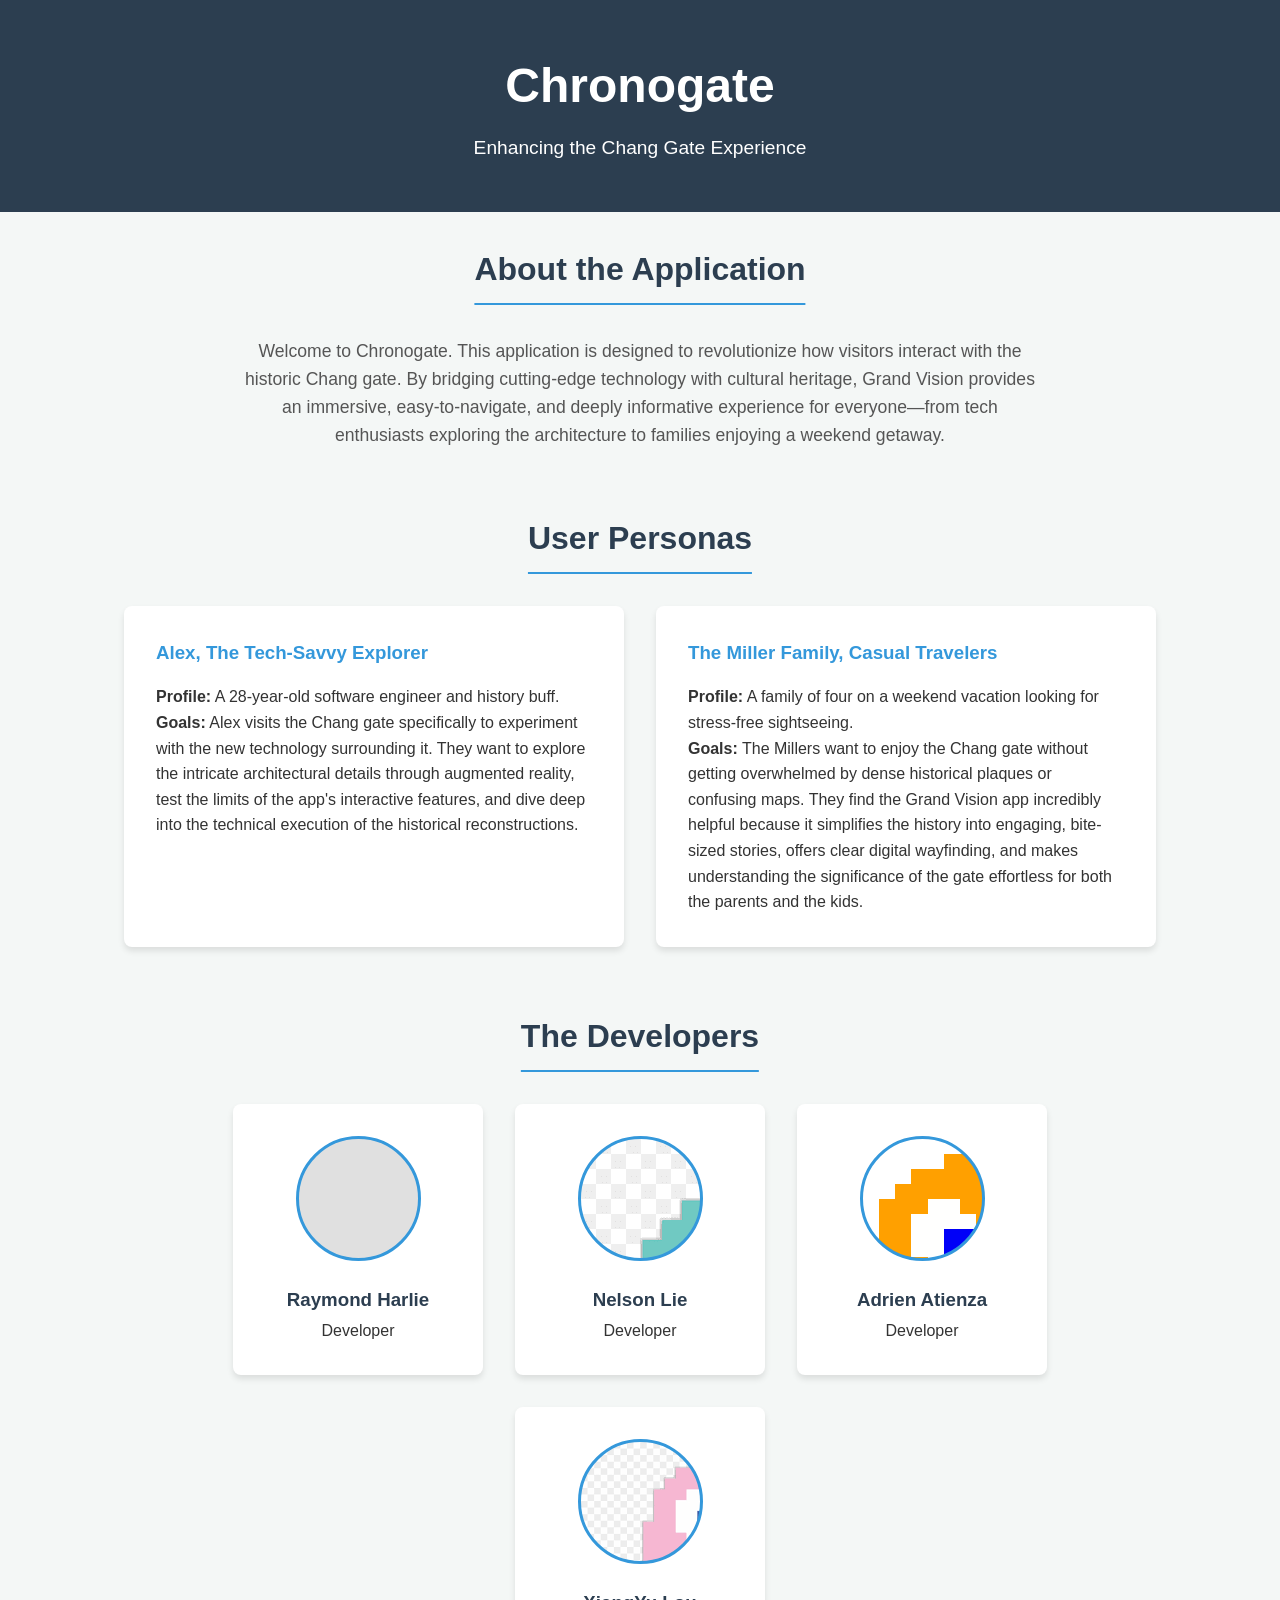
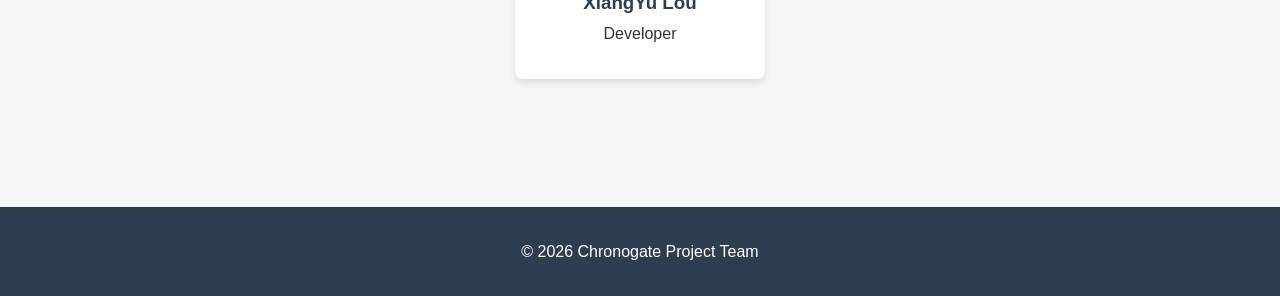
==== index.html @ c3f7778c "Update index.html" ====
<!DOCTYPE html>
<html lang="en">
<head>
    <meta charset="UTF-8">
    <meta name="viewport" content="width=device-width, initial-scale=1.0">
    <title>Chronogate</title>
    <link rel="stylesheet" href="style.css">
</head>
<body>

<header>
    <h1>Chronogate</h1>
    <p>Enhancing the Chang Gate Experience</p>
</header>

<main>
    <section class="intro-section">
        <h2>About the Application</h2>
        <p>Welcome to Chronogate. This application is designed to revolutionize how visitors interact with the historic Chang gate. By bridging cutting-edge technology with cultural heritage, Grand Vision provides an immersive, easy-to-navigate, and deeply informative experience for everyone—from tech enthusiasts exploring the architecture to families enjoying a weekend getaway.</p>
    </section>

    <section class="personas-section">
        <h2>User Personas</h2>
        <div class="card-container">

            <div class="card">
                <h3>Alex, The Tech-Savvy Explorer</h3>
                <p><strong>Profile:</strong> A 28-year-old software engineer and history buff.</p>
                <p><strong>Goals:</strong> Alex visits the Chang gate specifically to experiment with the new technology surrounding it. They want to explore the intricate architectural details through augmented reality, test the limits of the app's interactive features, and dive deep into the technical execution of the historical reconstructions.</p>
            </div>

            <div class="card">
                <h3>The Miller Family, Casual Travelers</h3>
                <p><strong>Profile:</strong> A family of four on a weekend vacation looking for stress-free sightseeing.</p>
                <p><strong>Goals:</strong> The Millers want to enjoy the Chang gate without getting overwhelmed by dense historical plaques or confusing maps. They find the Grand Vision app incredibly helpful because it simplifies the history into engaging, bite-sized stories, offers clear digital wayfinding, and makes understanding the significance of the gate effortless for both the parents and the kids.</p>
            </div>

        </div>
    </section>

    <section class="developers-section">
        <h2>The Developers</h2>
        <div class="card-container">

            <div class="card dev-card">
                <div class="profile-pic" role="img" aria-label="Raymond Harlie profile placeholder"></div>
                <h3>Raymond Harlie</h3>
                <p>Developer</p>
            </div>

            <div class="card dev-card">
                <div class="profile-pic" role="img" aria-label="Nelson Lie profile placeholder"></div>
                <h3>Nelson Lie</h3>
                <p>Developer</p>
            </div>

            <div class="card dev-card">
                <div class="profile-pic" role="img" aria-label="Adrien Atienza profile placeholder"></div>
                <h3>Adrien Atienza</h3>
                <p>Developer</p>
            </div>

            <div class="card dev-card">
                <div class="profile-pic" role="img" aria-label="XiangYu Lou profile placeholder"></div>
                <h3>XiangYu Lou</h3>
                <p>Developer</p>
            </div>

        </div>
    </section>
</main>

<footer>
    <p>&copy; 2026 Chronogate Project Team</p>
</footer>

</body>
</html>
---- style.css ----
/* Base Styles */
* {
    margin: 0;
    padding: 0;
    box-sizing: border-box;
}

body {
    font-family: 'Segoe UI', Tahoma, Geneva, Verdana, sans-serif;
    line-height: 1.6;
    background-color: #f4f7f6;
    color: #333;
}

/* Header */
header {
    background-color: #2c3e50;
    color: #fff;
    text-align: center;
    padding: 3rem 1rem;
}

header h1 {
    font-size: 3rem;
    margin-bottom: 0.5rem;
}

header p {
    font-size: 1.2rem;
    font-weight: 300;
}

/* Main Content Layout */
main {
    max-width: 1100px;
    margin: 0 auto;
    padding: 2rem;
}

section {
    margin-bottom: 4rem;
}

section h2 {
    text-align: center;
    font-size: 2rem;
    margin-bottom: 2rem;
    color: #2c3e50;
    border-bottom: 2px solid #3498db;
    display: inline-block;
    padding-bottom: 0.5rem;
    position: relative;
    left: 50%;
    transform: translateX(-50%);
}

/* Intro Section */
.intro-section p {
    font-size: 1.1rem;
    text-align: center;
    max-width: 800px;
    margin: 0 auto;
    color: #555;
}

/* Cards Layout (Grid/Flexbox) */
.card-container {
    display: flex;
    flex-wrap: wrap;
    gap: 2rem;
    justify-content: center;
}

.card {
    background: #fff;
    border-radius: 8px;
    box-shadow: 0 4px 6px rgba(0,0,0,0.1);
    padding: 2rem;
    flex: 1 1 300px;
    max-width: 500px;
    transition: transform 0.3s ease;
}

.card:hover {
    transform: translateY(-5px);
}

.card h3 {
    color: #3498db;
    margin-bottom: 1rem;
}

/* Specific Developer Card Adjustments */
.dev-card {
    text-align: center;
    max-width: 250px;
}

.dev-card h3 {
    color: #2c3e50;
    margin-bottom: 0.2rem;
}

.profile-pic {
    width: 125px;
    height: 125px;
    border-radius: 50%;
    background-color: #e0e0e0;
    margin: 0 auto 1rem;
    border: 3px solid #3498db;
    display: inline-block;
}
.dev-card:nth-child(1) .profile-pic {
    background-image: url('img');
}
.dev-card:nth-child(2) .profile-pic {
    background-image: url('BlueGhost.png');
}
.dev-card:nth-child(3) .profile-pic {
    background-image: url('OrangeGhost.png');
}
.dev-card:nth-child(4) .profile-pic {
    background-image: url('PinkGhost.png');
}


footer {
    text-align: center;
    padding: 2rem;
    background-color: #2c3e50;
    color: #fff;
    margin-top: 2rem;
}
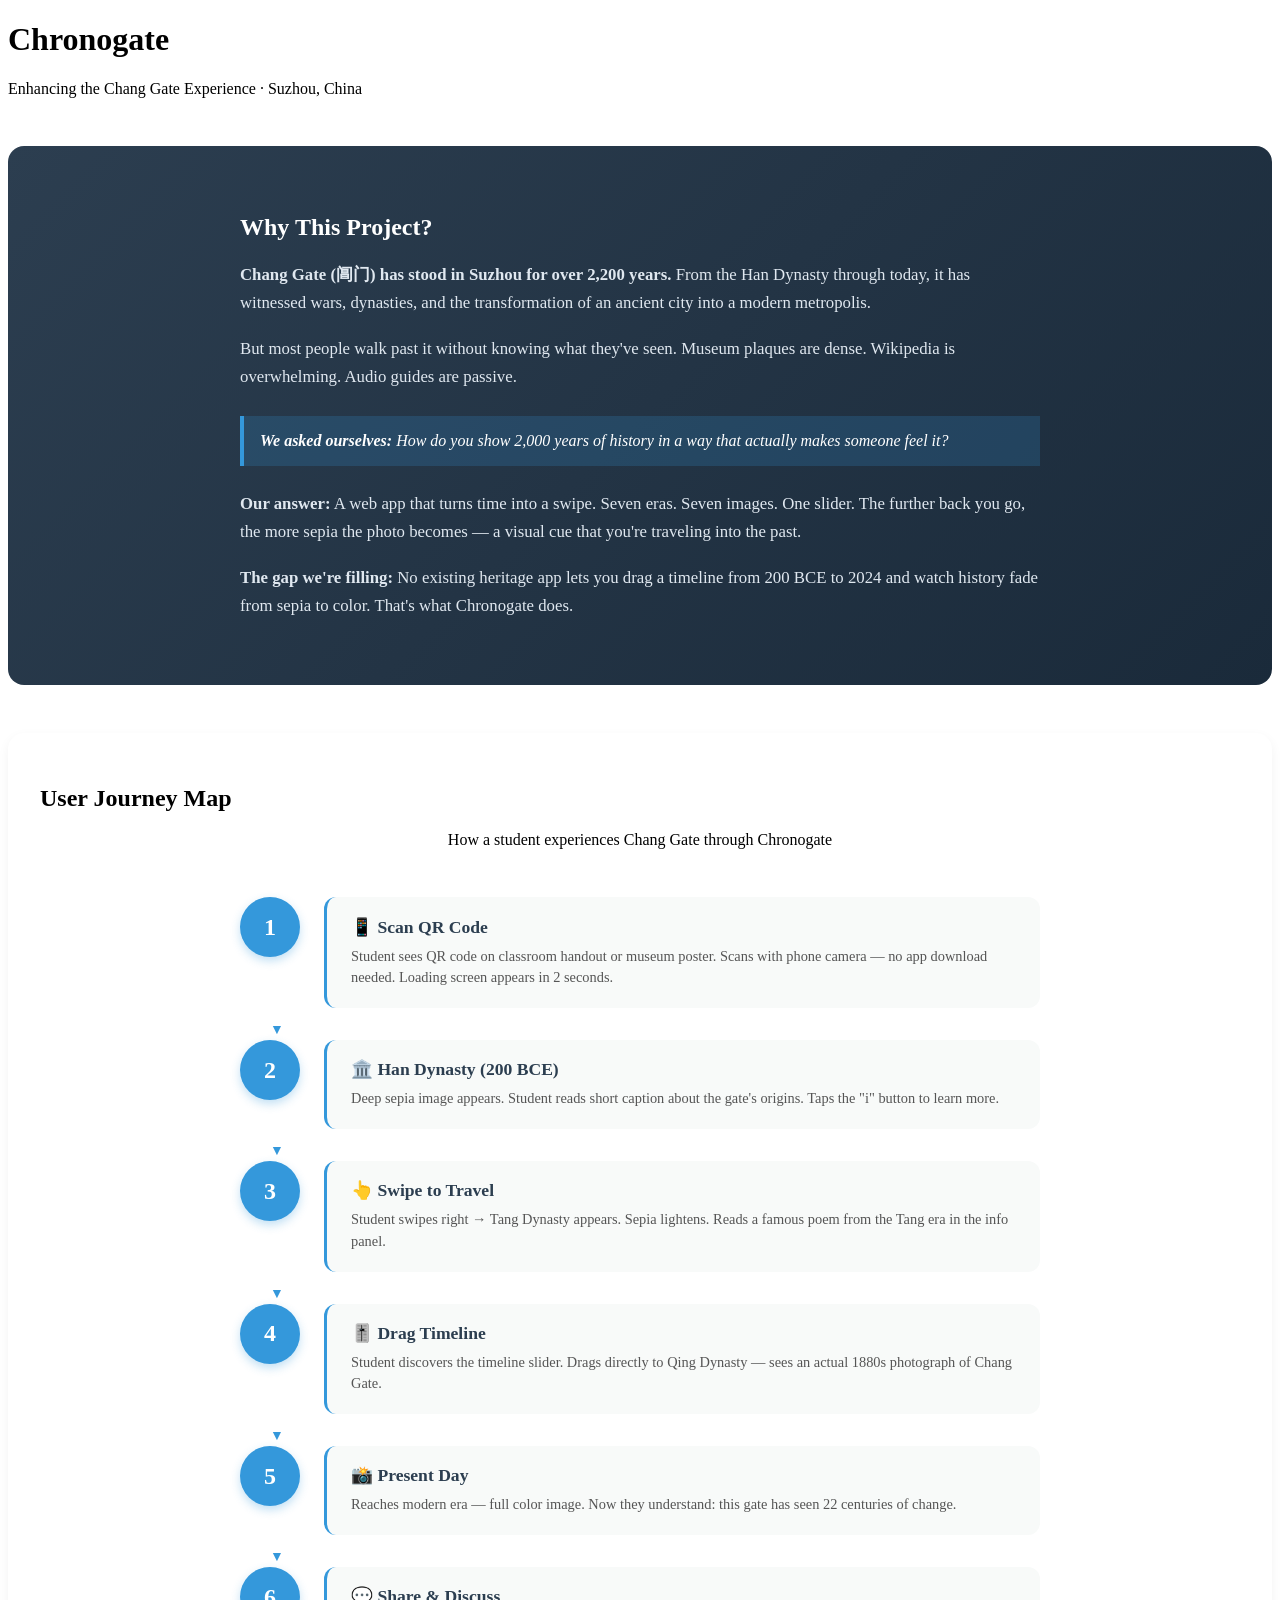
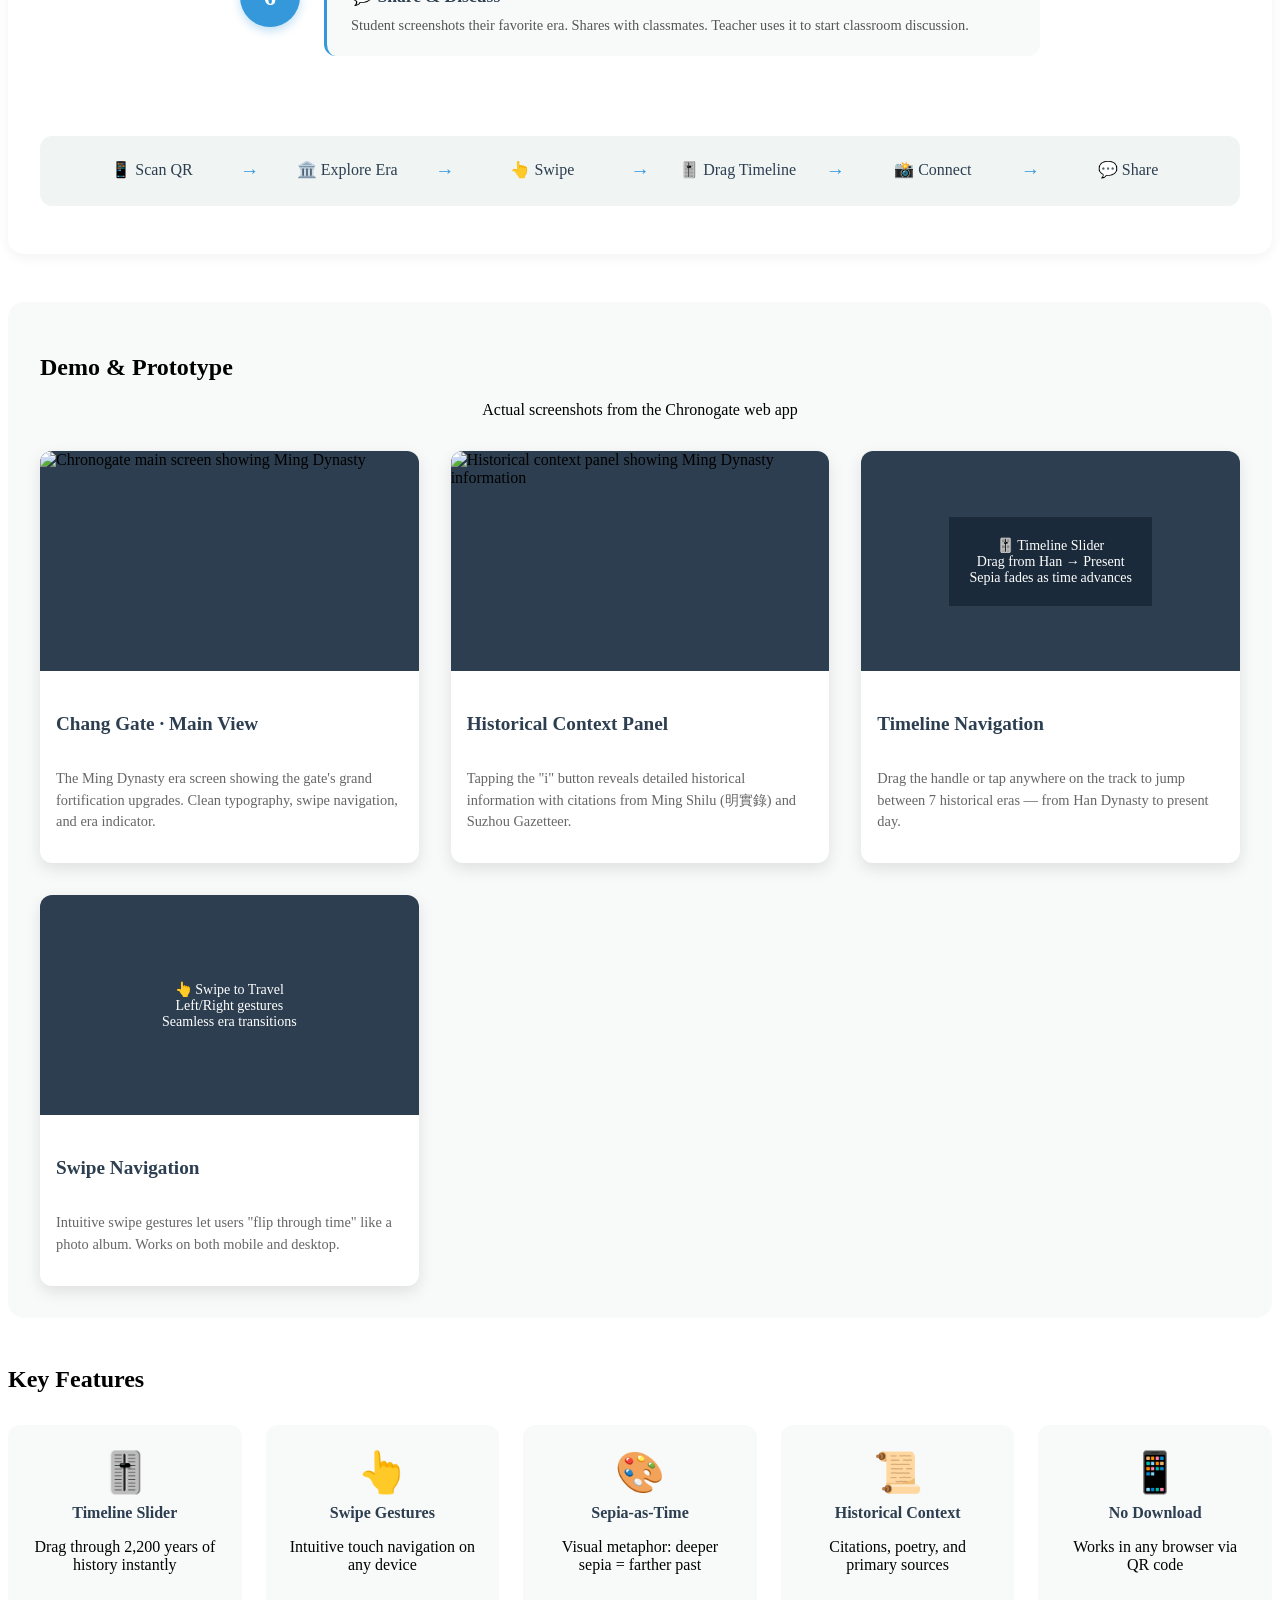
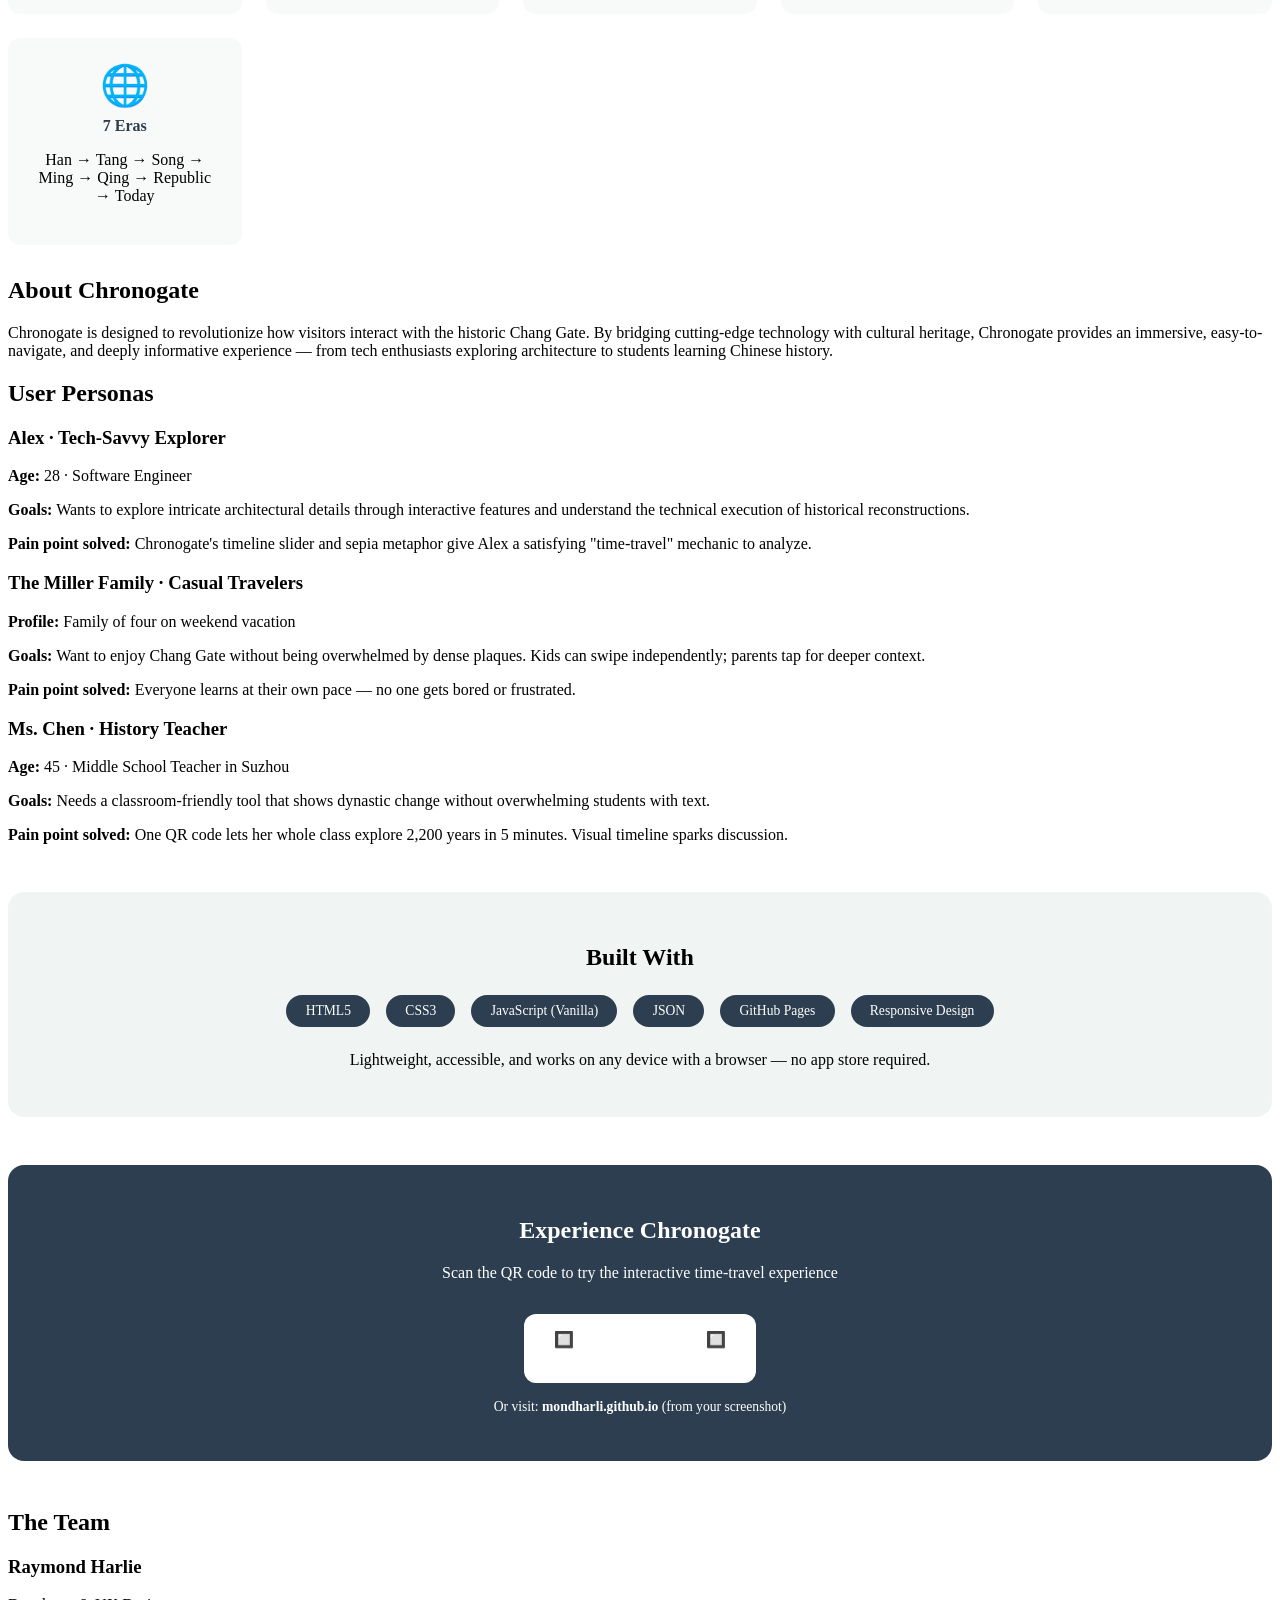
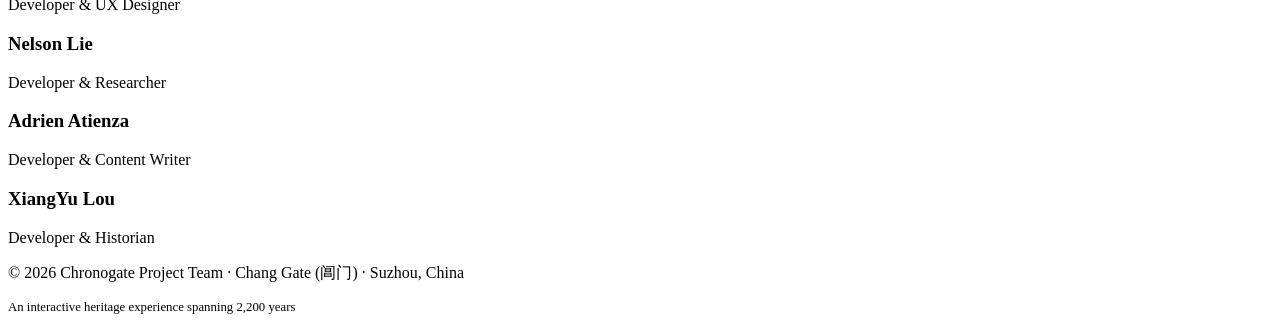
==== commit 3b6ee850: "Add main HTML structure for Chronogate app This HTML file serves as the main structure for the Chron" ====
--- a/index.html
+++ b/index.html
@@ -3,75 +3,288 @@
 <head>
     <meta charset="UTF-8">
     <meta name="viewport" content="width=device-width, initial-scale=1.0">
-    <title>Chronogate</title>
+    <title>Chronogate · Chang Gate Interactive Experience</title>
     <link rel="stylesheet" href="style.css">
 </head>
 <body>
 
 <header>
     <h1>Chronogate</h1>
-    <p>Enhancing the Chang Gate Experience</p>
+    <p>Enhancing the Chang Gate Experience · Suzhou, China</p>
 </header>
 
 <main>
+
+    <!-- ===== PROJECT MOTIVATION SECTION ===== -->
+    <section class="motivation-section">
+        <div class="motivation-content">
+            <h2>Why This Project?</h2>
+            <p><strong>Chang Gate (阊门) has stood in Suzhou for over 2,200 years.</strong> From the Han Dynasty through today, it has witnessed wars, dynasties, and the transformation of an ancient city into a modern metropolis.</p>
+            
+            <p>But most people walk past it without knowing what they've seen. Museum plaques are dense. Wikipedia is overwhelming. Audio guides are passive.</p>
+            
+            <div class="motivation-highlight">
+                <strong>We asked ourselves:</strong> How do you show 2,000 years of history in a way that actually makes someone <em>feel</em> it?
+            </div>
+            
+            <p><strong>Our answer:</strong> A web app that turns time into a swipe. Seven eras. Seven images. One slider. The further back you go, the more sepia the photo becomes — a visual cue that you're traveling into the past.</p>
+            
+            <p><strong>The gap we're filling:</strong> No existing heritage app lets you drag a timeline from 200 BCE to 2024 and watch history fade from sepia to color. That's what Chronogate does.</p>
+        </div>
+    </section>
+
+    <!-- ===== USER JOURNEY MAP ===== -->
+    <section class="journey-section">
+        <h2>User Journey Map</h2>
+        <p style="text-align: center; max-width: 700px; margin: 0 auto 2rem;">How a student experiences Chang Gate through Chronogate</p>
+        
+        <div class="journey-container">
+            <div class="journey-step">
+                <div class="step-number">1</div>
+                <div class="step-content">
+                    <div class="step-title">📱 Scan QR Code</div>
+                    <div class="step-desc">Student sees QR code on classroom handout or museum poster. Scans with phone camera — no app download needed. Loading screen appears in 2 seconds.</div>
+                </div>
+            </div>
+
+            <div class="journey-step">
+                <div class="step-number">2</div>
+                <div class="step-content">
+                    <div class="step-title">🏛️ Han Dynasty (200 BCE)</div>
+                    <div class="step-desc">Deep sepia image appears. Student reads short caption about the gate's origins. Taps the "i" button to learn more.</div>
+                </div>
+            </div>
+
+            <div class="journey-step">
+                <div class="step-number">3</div>
+                <div class="step-content">
+                    <div class="step-title">👆 Swipe to Travel</div>
+                    <div class="step-desc">Student swipes right → Tang Dynasty appears. Sepia lightens. Reads a famous poem from the Tang era in the info panel.</div>
+                </div>
+            </div>
+
+            <div class="journey-step">
+                <div class="step-number">4</div>
+                <div class="step-content">
+                    <div class="step-title">🎚️ Drag Timeline</div>
+                    <div class="step-desc">Student discovers the timeline slider. Drags directly to Qing Dynasty — sees an actual 1880s photograph of Chang Gate.</div>
+                </div>
+            </div>
+
+            <div class="journey-step">
+                <div class="step-number">5</div>
+                <div class="step-content">
+                    <div class="step-title">📸 Present Day</div>
+                    <div class="step-desc">Reaches modern era — full color image. Now they understand: this gate has seen 22 centuries of change.</div>
+                </div>
+            </div>
+
+            <div class="journey-step">
+                <div class="step-number">6</div>
+                <div class="step-content">
+                    <div class="step-title">💬 Share & Discuss</div>
+                    <div class="step-desc">Student screenshots their favorite era. Shares with classmates. Teacher uses it to start classroom discussion.</div>
+                </div>
+            </div>
+        </div>
+
+        <div class="journey-flow">
+            <div class="flow-item">📱 Scan QR</div>
+            <div class="flow-arrow">→</div>
+            <div class="flow-item">🏛️ Explore Era</div>
+            <div class="flow-arrow">→</div>
+            <div class="flow-item">👆 Swipe</div>
+            <div class="flow-arrow">→</div>
+            <div class="flow-item">🎚️ Drag Timeline</div>
+            <div class="flow-arrow">→</div>
+            <div class="flow-item">📸 Connect</div>
+            <div class="flow-arrow">→</div>
+            <div class="flow-item">💬 Share</div>
+        </div>
+    </section>
+
+    <!-- ===== DEMO SCREENSHOTS ===== -->
+    <section class="demo-section">
+        <h2>Demo & Prototype</h2>
+        <p style="text-align: center;">Actual screenshots from the Chronogate web app</p>
+        
+        <div class="demo-grid">
+            <!-- Demo 1: Chang Gate Main Screen -->
+            <div class="demo-card">
+                <div class="demo-img">
+                    <img src="IMG_3645.png" alt="Chronogate main screen showing Ming Dynasty" onerror="this.innerHTML='<div class=demo-img-placeholder>📱 Chang Gate Main Screen<br>Ming Dynasty view</div>'">
+                </div>
+                <h4>Chang Gate · Main View</h4>
+                <p>The Ming Dynasty era screen showing the gate's grand fortification upgrades. Clean typography, swipe navigation, and era indicator.</p>
+            </div>
+
+            <!-- Demo 2: Historical Context Panel -->
+            <div class="demo-card">
+                <div class="demo-img">
+                    <img src="IMG_3646.png" alt="Historical context panel showing Ming Dynasty information" onerror="this.innerHTML='<div class=demo-img-placeholder>📜 Historical Context<br>Ming Dynasty details</div>'">
+                </div>
+                <h4>Historical Context Panel</h4>
+                <p>Tapping the "i" button reveals detailed historical information with citations from Ming Shilu (明實錄) and Suzhou Gazetteer.</p>
+            </div>
+
+            <!-- Demo 3: Timeline Slider -->
+            <div class="demo-card">
+                <div class="demo-img">
+                    <div class="demo-img-placeholder" style="background: #1a2a3a;">
+                        🎚️ Timeline Slider<br>
+                        Drag from Han → Present<br>
+                        Sepia fades as time advances
+                    </div>
+                </div>
+                <h4>Timeline Navigation</h4>
+                <p>Drag the handle or tap anywhere on the track to jump between 7 historical eras — from Han Dynasty to present day.</p>
+            </div>
+
+            <!-- Demo 4: Swipe Gesture -->
+            <div class="demo-card">
+                <div class="demo-img">
+                    <div class="demo-img-placeholder" style="background: #2c3e50;">
+                        👆 Swipe to Travel<br>
+                        Left/Right gestures<br>
+                        Seamless era transitions
+                    </div>
+                </div>
+                <h4>Swipe Navigation</h4>
+                <p>Intuitive swipe gestures let users "flip through time" like a photo album. Works on both mobile and desktop.</p>
+            </div>
+        </div>
+    </section>
+
+    <!-- ===== KEY FEATURES ===== -->
+    <section>
+        <h2>Key Features</h2>
+        <div class="feature-grid">
+            <div class="feature-item">
+                <div class="feature-icon">🎚️</div>
+                <div class="feature-title">Timeline Slider</div>
+                <p>Drag through 2,200 years of history instantly</p>
+            </div>
+            <div class="feature-item">
+                <div class="feature-icon">👆</div>
+                <div class="feature-title">Swipe Gestures</div>
+                <p>Intuitive touch navigation on any device</p>
+            </div>
+            <div class="feature-item">
+                <div class="feature-icon">🎨</div>
+                <div class="feature-title">Sepia-as-Time</div>
+                <p>Visual metaphor: deeper sepia = farther past</p>
+            </div>
+            <div class="feature-item">
+                <div class="feature-icon">📜</div>
+                <div class="feature-title">Historical Context</div>
+                <p>Citations, poetry, and primary sources</p>
+            </div>
+            <div class="feature-item">
+                <div class="feature-icon">📱</div>
+                <div class="feature-title">No Download</div>
+                <p>Works in any browser via QR code</p>
+            </div>
+            <div class="feature-item">
+                <div class="feature-icon">🌐</div>
+                <div class="feature-title">7 Eras</div>
+                <p>Han → Tang → Song → Ming → Qing → Republic → Today</p>
+            </div>
+        </div>
+    </section>
+
+    <!-- ===== ABOUT THE APPLICATION ===== -->
     <section class="intro-section">
-        <h2>About the Application</h2>
-        <p>Welcome to Chronogate. This application is designed to revolutionize how visitors interact with the historic Chang gate. By bridging cutting-edge technology with cultural heritage, Grand Vision provides an immersive, easy-to-navigate, and deeply informative experience for everyone—from tech enthusiasts exploring the architecture to families enjoying a weekend getaway.</p>
-    </section>
-
+        <h2>About Chronogate</h2>
+        <p>Chronogate is designed to revolutionize how visitors interact with the historic Chang Gate. By bridging cutting-edge technology with cultural heritage, Chronogate provides an immersive, easy-to-navigate, and deeply informative experience — from tech enthusiasts exploring architecture to students learning Chinese history.</p>
+    </section>
+
+    <!-- ===== USER PERSONAS ===== -->
     <section class="personas-section">
         <h2>User Personas</h2>
         <div class="card-container">
-
             <div class="card">
-                <h3>Alex, The Tech-Savvy Explorer</h3>
-                <p><strong>Profile:</strong> A 28-year-old software engineer and history buff.</p>
-                <p><strong>Goals:</strong> Alex visits the Chang gate specifically to experiment with the new technology surrounding it. They want to explore the intricate architectural details through augmented reality, test the limits of the app's interactive features, and dive deep into the technical execution of the historical reconstructions.</p>
+                <h3>Alex · Tech-Savvy Explorer</h3>
+                <p><strong>Age:</strong> 28 · Software Engineer</p>
+                <p><strong>Goals:</strong> Wants to explore intricate architectural details through interactive features and understand the technical execution of historical reconstructions.</p>
+                <p><strong>Pain point solved:</strong> Chronogate's timeline slider and sepia metaphor give Alex a satisfying "time-travel" mechanic to analyze.</p>
             </div>
 
             <div class="card">
-                <h3>The Miller Family, Casual Travelers</h3>
-                <p><strong>Profile:</strong> A family of four on a weekend vacation looking for stress-free sightseeing.</p>
-                <p><strong>Goals:</strong> The Millers want to enjoy the Chang gate without getting overwhelmed by dense historical plaques or confusing maps. They find the Grand Vision app incredibly helpful because it simplifies the history into engaging, bite-sized stories, offers clear digital wayfinding, and makes understanding the significance of the gate effortless for both the parents and the kids.</p>
-            </div>
-
-        </div>
-    </section>
-
+                <h3>The Miller Family · Casual Travelers</h3>
+                <p><strong>Profile:</strong> Family of four on weekend vacation</p>
+                <p><strong>Goals:</strong> Want to enjoy Chang Gate without being overwhelmed by dense plaques. Kids can swipe independently; parents tap for deeper context.</p>
+                <p><strong>Pain point solved:</strong> Everyone learns at their own pace — no one gets bored or frustrated.</p>
+            </div>
+
+            <div class="card">
+                <h3>Ms. Chen · History Teacher</h3>
+                <p><strong>Age:</strong> 45 · Middle School Teacher in Suzhou</p>
+                <p><strong>Goals:</strong> Needs a classroom-friendly tool that shows dynastic change without overwhelming students with text.</p>
+                <p><strong>Pain point solved:</strong> One QR code lets her whole class explore 2,200 years in 5 minutes. Visual timeline sparks discussion.</p>
+            </div>
+        </div>
+    </section>
+
+    <!-- ===== TECH STACK ===== -->
+    <section class="tech-section">
+        <h2>Built With</h2>
+        <div class="tech-badges">
+            <span class="tech-badge">HTML5</span>
+            <span class="tech-badge">CSS3</span>
+            <span class="tech-badge">JavaScript (Vanilla)</span>
+            <span class="tech-badge">JSON</span>
+            <span class="tech-badge">GitHub Pages</span>
+            <span class="tech-badge">Responsive Design</span>
+        </div>
+        <p style="margin-top: 1.5rem;">Lightweight, accessible, and works on any device with a browser — no app store required.</p>
+    </section>
+
+    <!-- ===== QR CODE SECTION ===== -->
+    <section class="qr-section">
+        <h2>Experience Chronogate</h2>
+        <p>Scan the QR code to try the interactive time-travel experience</p>
+        <div class="qr-placeholder">
+            🔲 <strong>QR CODE HERE</strong> 🔲<br>
+            <span style="font-size: 12px;">Replace with your deployed app QR code</span>
+        </div>
+        <p style="margin-top: 1rem; font-size: 0.85rem;">Or visit: <strong>mondharli.github.io</strong> (from your screenshot)</p>
+    </section>
+
+    <!-- ===== DEVELOPERS ===== -->
     <section class="developers-section">
-        <h2>The Developers</h2>
+        <h2>The Team</h2>
         <div class="card-container">
-
-            <div class="card dev-card">
-                <div class="profile-pic" role="img" aria-label="Raymond Harlie profile placeholder"></div>
+            <div class="card dev-card">
+                <div class="profile-pic"></div>
                 <h3>Raymond Harlie</h3>
-                <p>Developer</p>
-            </div>
-
-            <div class="card dev-card">
-                <div class="profile-pic" role="img" aria-label="Nelson Lie profile placeholder"></div>
+                <p>Developer & UX Designer</p>
+            </div>
+
+            <div class="card dev-card">
+                <div class="profile-pic"></div>
                 <h3>Nelson Lie</h3>
-                <p>Developer</p>
-            </div>
-
-            <div class="card dev-card">
-                <div class="profile-pic" role="img" aria-label="Adrien Atienza profile placeholder"></div>
+                <p>Developer & Researcher</p>
+            </div>
+
+            <div class="card dev-card">
+                <div class="profile-pic"></div>
                 <h3>Adrien Atienza</h3>
-                <p>Developer</p>
-            </div>
-
-            <div class="card dev-card">
-                <div class="profile-pic" role="img" aria-label="XiangYu Lou profile placeholder"></div>
+                <p>Developer & Content Writer</p>
+            </div>
+
+            <div class="card dev-card">
+                <div class="profile-pic"></div>
                 <h3>XiangYu Lou</h3>
-                <p>Developer</p>
-            </div>
-
-        </div>
-    </section>
+                <p>Developer & Historian</p>
+            </div>
+        </div>
+    </section>
+
 </main>
 
 <footer>
-    <p>&copy; 2026 Chronogate Project Team</p>
+    <p>&copy; 2026 Chronogate Project Team · Chang Gate (阊门) · Suzhou, China</p>
+    <p style="font-size: 0.8rem; margin-top: 0.5rem;">An interactive heritage experience spanning 2,200 years</p>
 </footer>
 
 </body>
--- a/style.css
+++ b/style.css
@@ -1,133 +1,328 @@
-/* Base Styles */
-* {
-    margin: 0;
-    padding: 0;
-    box-sizing: border-box;
-}
-
-body {
-    font-family: 'Segoe UI', Tahoma, Geneva, Verdana, sans-serif;
-    line-height: 1.6;
-    background-color: #f4f7f6;
-    color: #333;
-}
-
-/* Header */
-header {
-    background-color: #2c3e50;
-    color: #fff;
-    text-align: center;
-    padding: 3rem 1rem;
-}
-
-header h1 {
-    font-size: 3rem;
-    margin-bottom: 0.5rem;
-}
-
-header p {
+/* ===== NEW PORTFOLIO SECTIONS STYLES ===== */
+/* Add these to your existing style.css file */
+
+/* Demo Section */
+.demo-section {
+    background: #f8faf9;
+    border-radius: 16px;
+    padding: 2rem;
+    margin: 3rem 0;
+}
+
+.demo-grid {
+    display: grid;
+    grid-template-columns: repeat(auto-fit, minmax(300px, 1fr));
+    gap: 2rem;
+    margin-top: 2rem;
+}
+
+.demo-card {
+    background: white;
+    border-radius: 12px;
+    overflow: hidden;
+    box-shadow: 0 6px 16px rgba(0,0,0,0.1);
+    transition: transform 0.3s, box-shadow 0.3s;
+}
+
+.demo-card:hover {
+    transform: translateY(-8px);
+    box-shadow: 0 12px 24px rgba(0,0,0,0.15);
+}
+
+.demo-img {
+    width: 100%;
+    height: 220px;
+    background: #2c3e50;
+    display: flex;
+    align-items: center;
+    justify-content: center;
+    overflow: hidden;
+}
+
+.demo-img img {
+    width: 100%;
+    height: 100%;
+    object-fit: cover;
+}
+
+.demo-img-placeholder {
+    color: white;
+    font-size: 14px;
+    text-align: center;
+    padding: 20px;
+}
+
+.demo-card h4 {
+    padding: 16px 16px 8px;
     font-size: 1.2rem;
-    font-weight: 300;
-}
-
-/* Main Content Layout */
-main {
-    max-width: 1100px;
-    margin: 0 auto;
-    padding: 2rem;
-}
-
-section {
-    margin-bottom: 4rem;
-}
-
-section h2 {
-    text-align: center;
-    font-size: 2rem;
-    margin-bottom: 2rem;
     color: #2c3e50;
-    border-bottom: 2px solid #3498db;
-    display: inline-block;
-    padding-bottom: 0.5rem;
-    position: relative;
-    left: 50%;
-    transform: translateX(-50%);
-}
-
-/* Intro Section */
-.intro-section p {
-    font-size: 1.1rem;
-    text-align: center;
+}
+
+.demo-card p {
+    padding: 0 16px 16px;
+    font-size: 0.9rem;
+    color: #666;
+    line-height: 1.5;
+}
+
+/* Motivation Section */
+.motivation-section {
+    background: linear-gradient(135deg, #2c3e50 0%, #1a2a3a 100%);
+    color: white;
+    border-radius: 16px;
+    padding: 3rem;
+    margin: 3rem 0;
+}
+
+.motivation-content {
     max-width: 800px;
     margin: 0 auto;
+}
+
+.motivation-section h2 {
+    color: white;
+    border-bottom-color: #3498db;
+}
+
+.motivation-section p {
+    font-size: 1.05rem;
+    line-height: 1.7;
+    margin-bottom: 1rem;
+    color: #e0e8f0;
+}
+
+.motivation-highlight {
+    background: rgba(52,152,219,0.2);
+    border-left: 4px solid #3498db;
+    padding: 1rem;
+    margin: 1.5rem 0;
+    font-style: italic;
+}
+
+/* Journey Map Section */
+.journey-section {
+    background: #fff;
+    border-radius: 16px;
+    padding: 2rem;
+    margin: 3rem 0;
+    box-shadow: 0 4px 12px rgba(0,0,0,0.05);
+}
+
+.journey-container {
+    max-width: 800px;
+    margin: 0 auto;
+    padding: 1rem 0;
+}
+
+.journey-step {
+    display: flex;
+    gap: 1.5rem;
+    margin-bottom: 2rem;
+    position: relative;
+}
+
+.journey-step:not(:last-child)::after {
+    content: "▼";
+    position: absolute;
+    left: 30px;
+    bottom: -30px;
+    color: #3498db;
+    font-size: 14px;
+}
+
+.step-number {
+    width: 60px;
+    height: 60px;
+    background: #3498db;
+    color: white;
+    border-radius: 50%;
+    display: flex;
+    align-items: center;
+    justify-content: center;
+    font-weight: bold;
+    font-size: 1.5rem;
+    flex-shrink: 0;
+    box-shadow: 0 4px 10px rgba(52,152,219,0.3);
+}
+
+.step-content {
+    flex: 1;
+    background: #f8faf9;
+    padding: 1.2rem 1.5rem;
+    border-radius: 12px;
+    border-left: 3px solid #3498db;
+}
+
+.step-title {
+    font-weight: bold;
+    font-size: 1.1rem;
+    margin-bottom: 0.5rem;
+    color: #2c3e50;
+}
+
+.step-desc {
+    font-size: 0.9rem;
     color: #555;
-}
-
-/* Cards Layout (Grid/Flexbox) */
-.card-container {
-    display: flex;
+    line-height: 1.5;
+}
+
+/* Journey Flow Row */
+.journey-flow {
+    display: flex;
+    justify-content: space-between;
     flex-wrap: wrap;
-    gap: 2rem;
+    margin: 2rem 0 1rem;
+    padding: 1.5rem;
+    background: #f0f4f3;
+    border-radius: 12px;
+}
+
+.flow-item {
+    text-align: center;
+    flex: 1;
+    min-width: 80px;
+    font-weight: 500;
+    color: #2c3e50;
+}
+
+.flow-arrow {
+    font-size: 1.2rem;
+    color: #3498db;
+    display: flex;
+    align-items: center;
     justify-content: center;
 }
 
-.card {
-    background: #fff;
-    border-radius: 8px;
-    box-shadow: 0 4px 6px rgba(0,0,0,0.1);
+/* Tech Stack Section */
+.tech-section {
+    background: #f0f4f3;
+    border-radius: 16px;
     padding: 2rem;
-    flex: 1 1 300px;
-    max-width: 500px;
-    transition: transform 0.3s ease;
-}
-
-.card:hover {
-    transform: translateY(-5px);
-}
-
-.card h3 {
-    color: #3498db;
-    margin-bottom: 1rem;
-}
-
-/* Specific Developer Card Adjustments */
-.dev-card {
-    text-align: center;
-    max-width: 250px;
-}
-
-.dev-card h3 {
+    margin: 3rem 0;
+    text-align: center;
+}
+
+.tech-badges {
+    display: flex;
+    flex-wrap: wrap;
+    gap: 1rem;
+    justify-content: center;
+    margin-top: 1.5rem;
+}
+
+.tech-badge {
+    background: #2c3e50;
+    color: white;
+    padding: 0.5rem 1.2rem;
+    border-radius: 30px;
+    font-size: 0.85rem;
+    font-weight: 500;
+}
+
+.tech-badge:hover {
+    background: #3498db;
+    transition: 0.3s;
+}
+
+/* QR Section */
+.qr-section {
+    text-align: center;
+    padding: 2rem;
+    background: #2c3e50;
+    border-radius: 16px;
+    color: white;
+    margin: 3rem 0;
+}
+
+.qr-placeholder {
+    display: inline-block;
+    background: white;
+    padding: 1rem;
+    border-radius: 12px;
+    margin-top: 1rem;
+}
+
+.qr-placeholder img {
+    width: 120px;
+    height: 120px;
+}
+
+/* Feature Grid */
+.feature-grid {
+    display: grid;
+    grid-template-columns: repeat(auto-fit, minmax(200px, 1fr));
+    gap: 1.5rem;
+    margin: 2rem 0;
+}
+
+.feature-item {
+    text-align: center;
+    padding: 1.5rem;
+    background: #f8faf9;
+    border-radius: 12px;
+}
+
+.feature-icon {
+    font-size: 2.5rem;
+    margin-bottom: 0.5rem;
+}
+
+.feature-title {
+    font-weight: bold;
+    margin-bottom: 0.5rem;
     color: #2c3e50;
-    margin-bottom: 0.2rem;
-}
-
-.profile-pic {
-    width: 125px;
-    height: 125px;
-    border-radius: 50%;
-    background-color: #e0e0e0;
-    margin: 0 auto 1rem;
-    border: 3px solid #3498db;
+}
+
+/* Responsive */
+@media (max-width: 768px) {
+    .journey-step {
+        flex-direction: column;
+        align-items: center;
+        text-align: center;
+    }
+    
+    .journey-step:not(:last-child)::after {
+        left: 50%;
+        transform: translateX(-50%);
+        bottom: -25px;
+    }
+    
+    .step-content {
+        text-align: center;
+    }
+    
+    .motivation-section {
+        padding: 2rem;
+    }
+    
+    .demo-grid {
+        grid-template-columns: 1fr;
+    }
+    
+    .journey-flow {
+        flex-direction: column;
+        gap: 0.5rem;
+    }
+    
+    .flow-arrow {
+        transform: rotate(90deg);
+    }
+}
+
+/* Button Styles */
+.btn {
     display: inline-block;
-}
-.dev-card:nth-child(1) .profile-pic {
-    background-image: url('img');
-}
-.dev-card:nth-child(2) .profile-pic {
-    background-image: url('BlueGhost.png');
-}
-.dev-card:nth-child(3) .profile-pic {
-    background-image: url('OrangeGhost.png');
-}
-.dev-card:nth-child(4) .profile-pic {
-    background-image: url('PinkGhost.png');
-}
-
-
-footer {
-    text-align: center;
-    padding: 2rem;
-    background-color: #2c3e50;
-    color: #fff;
-    margin-top: 2rem;
-}
+    background: #3498db;
+    color: white;
+    padding: 0.8rem 1.5rem;
+    border-radius: 30px;
+    text-decoration: none;
+    font-weight: 500;
+    transition: 0.3s;
+    margin-top: 1rem;
+}
+
+.btn:hover {
+    background: #2980b9;
+    transform: translateY(-2px);
+}
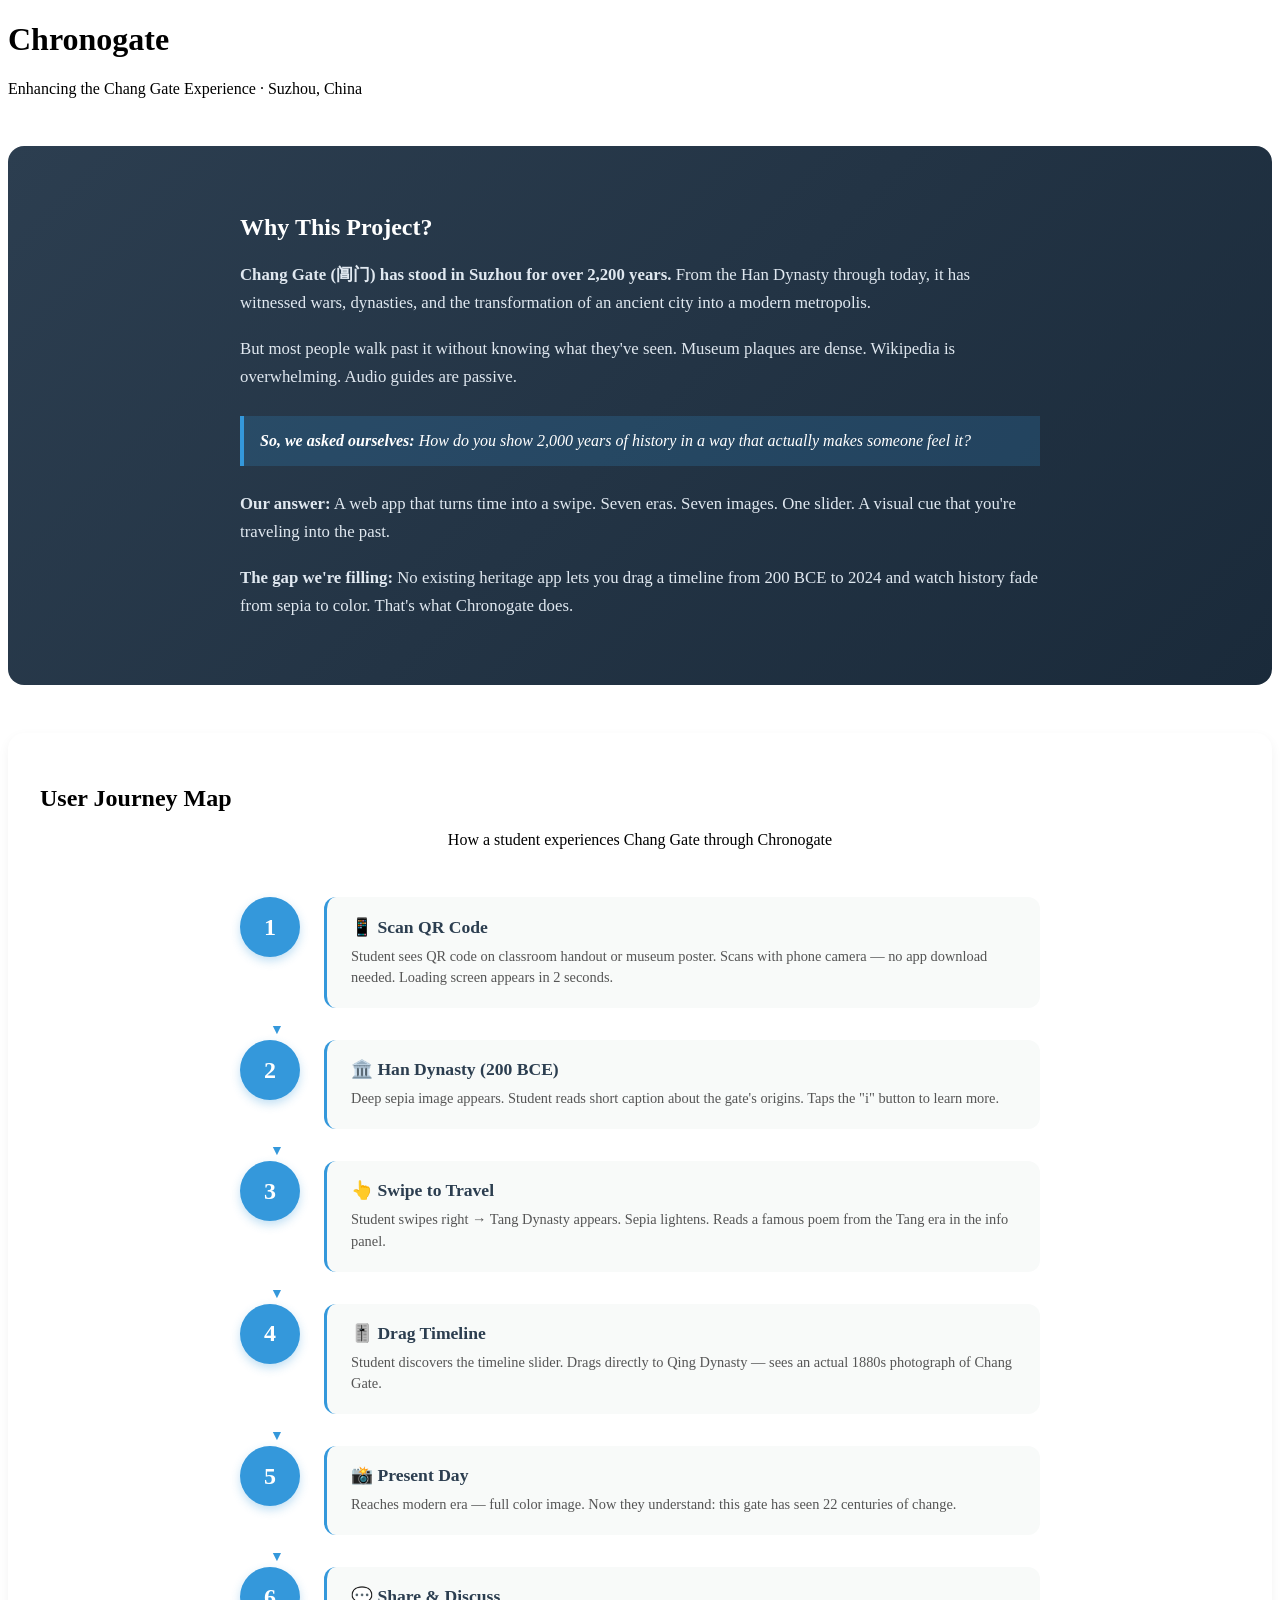
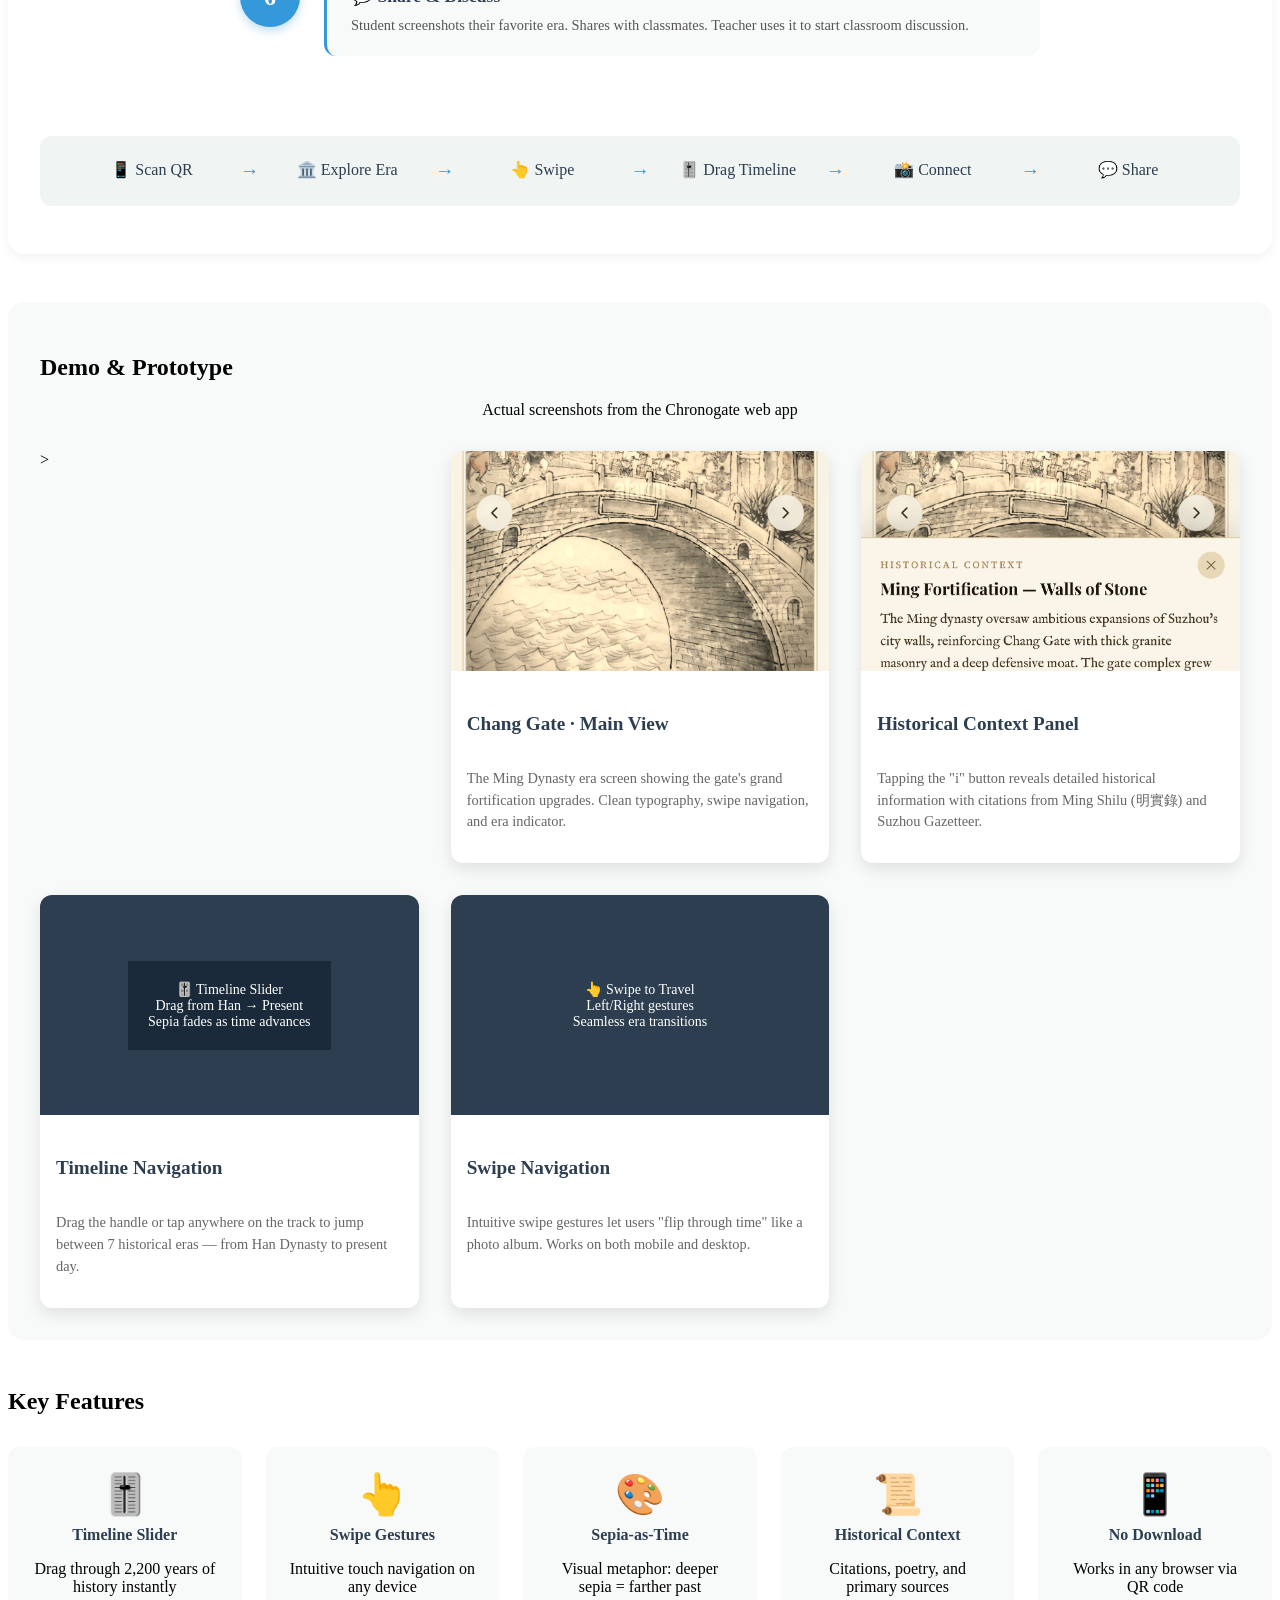
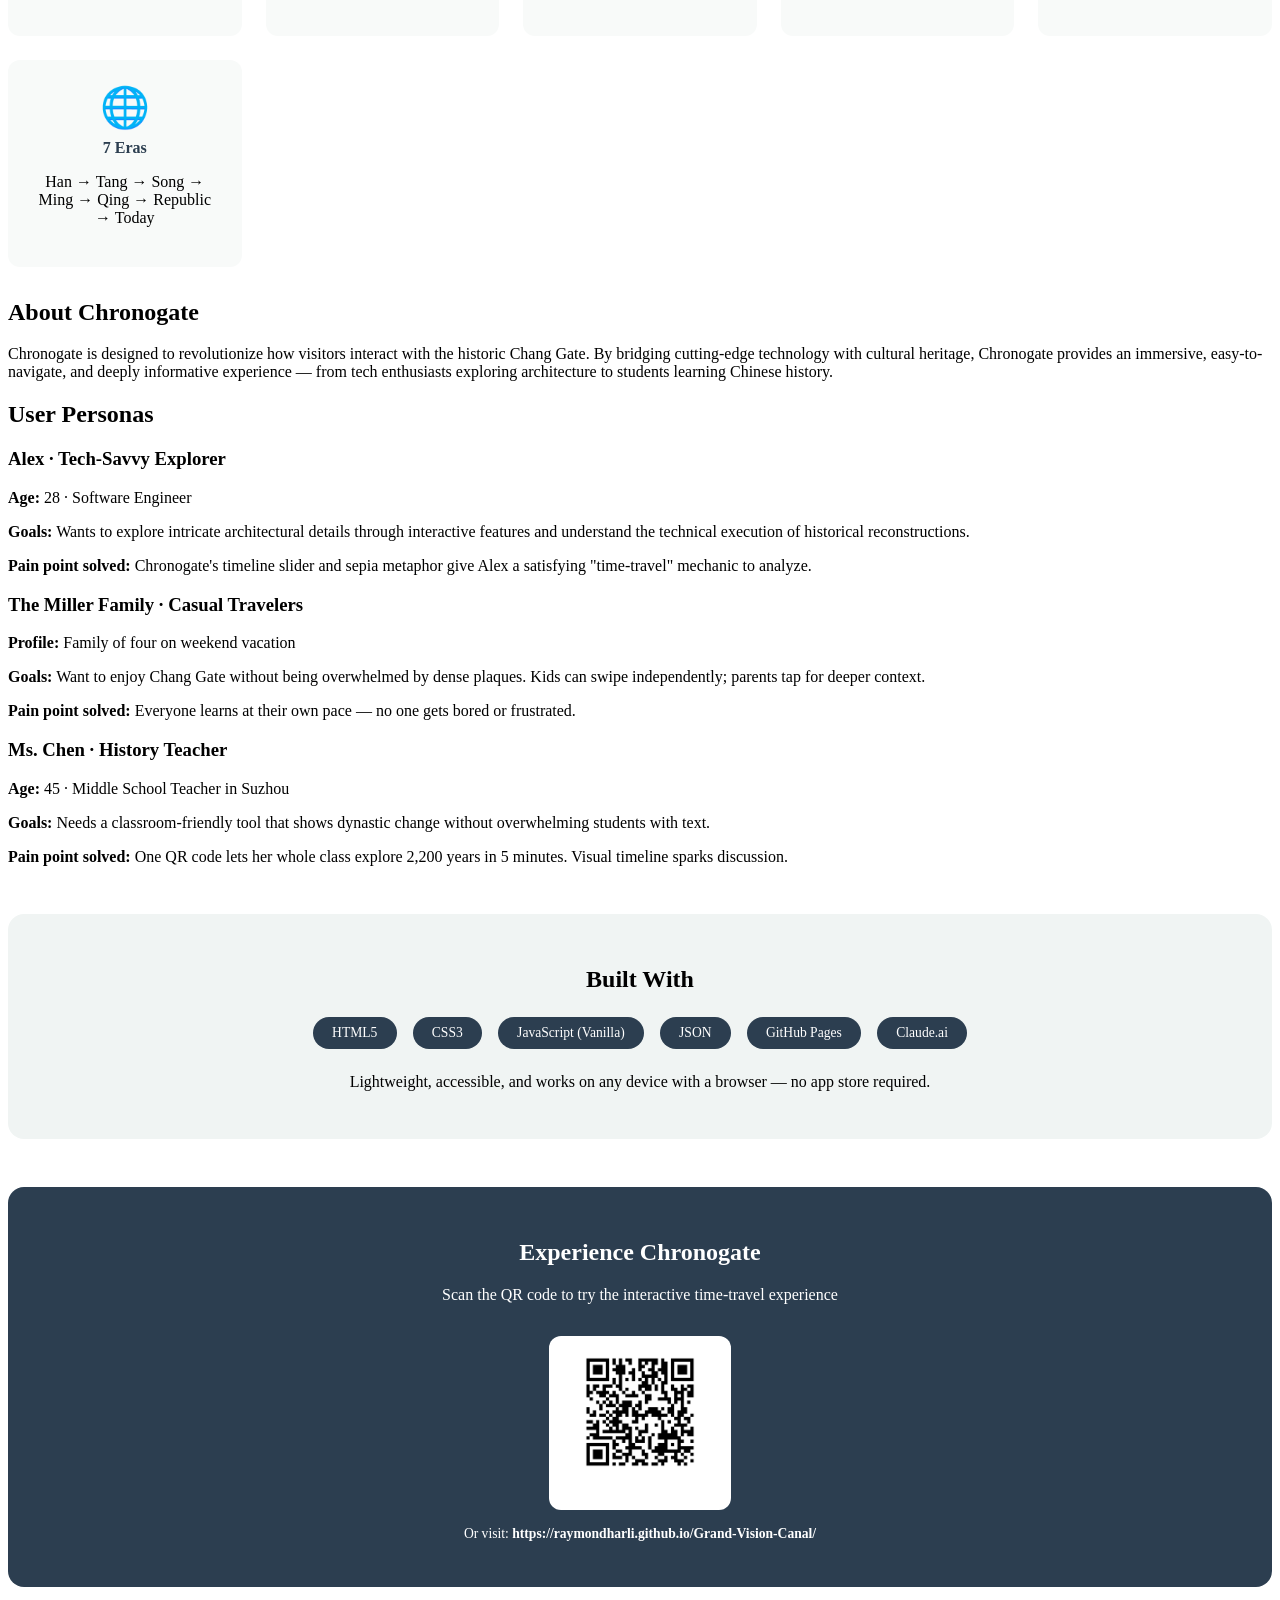
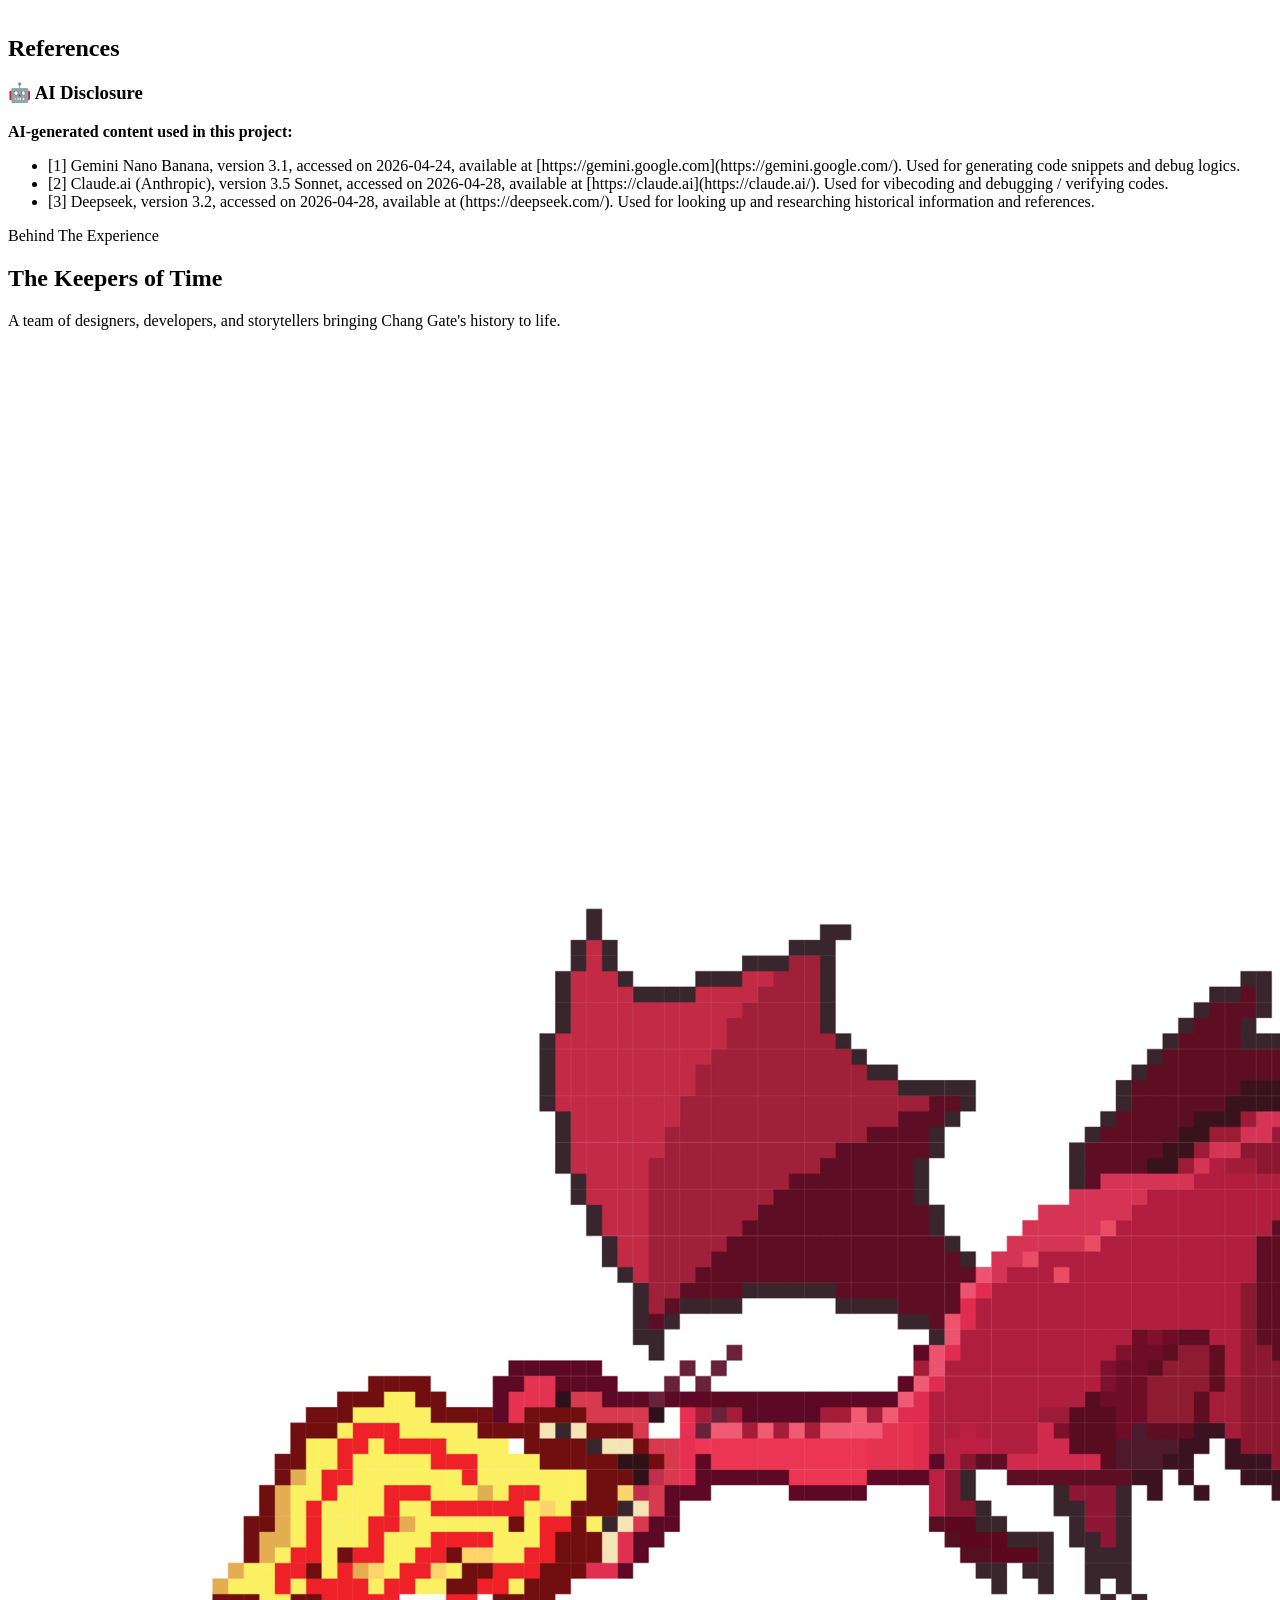
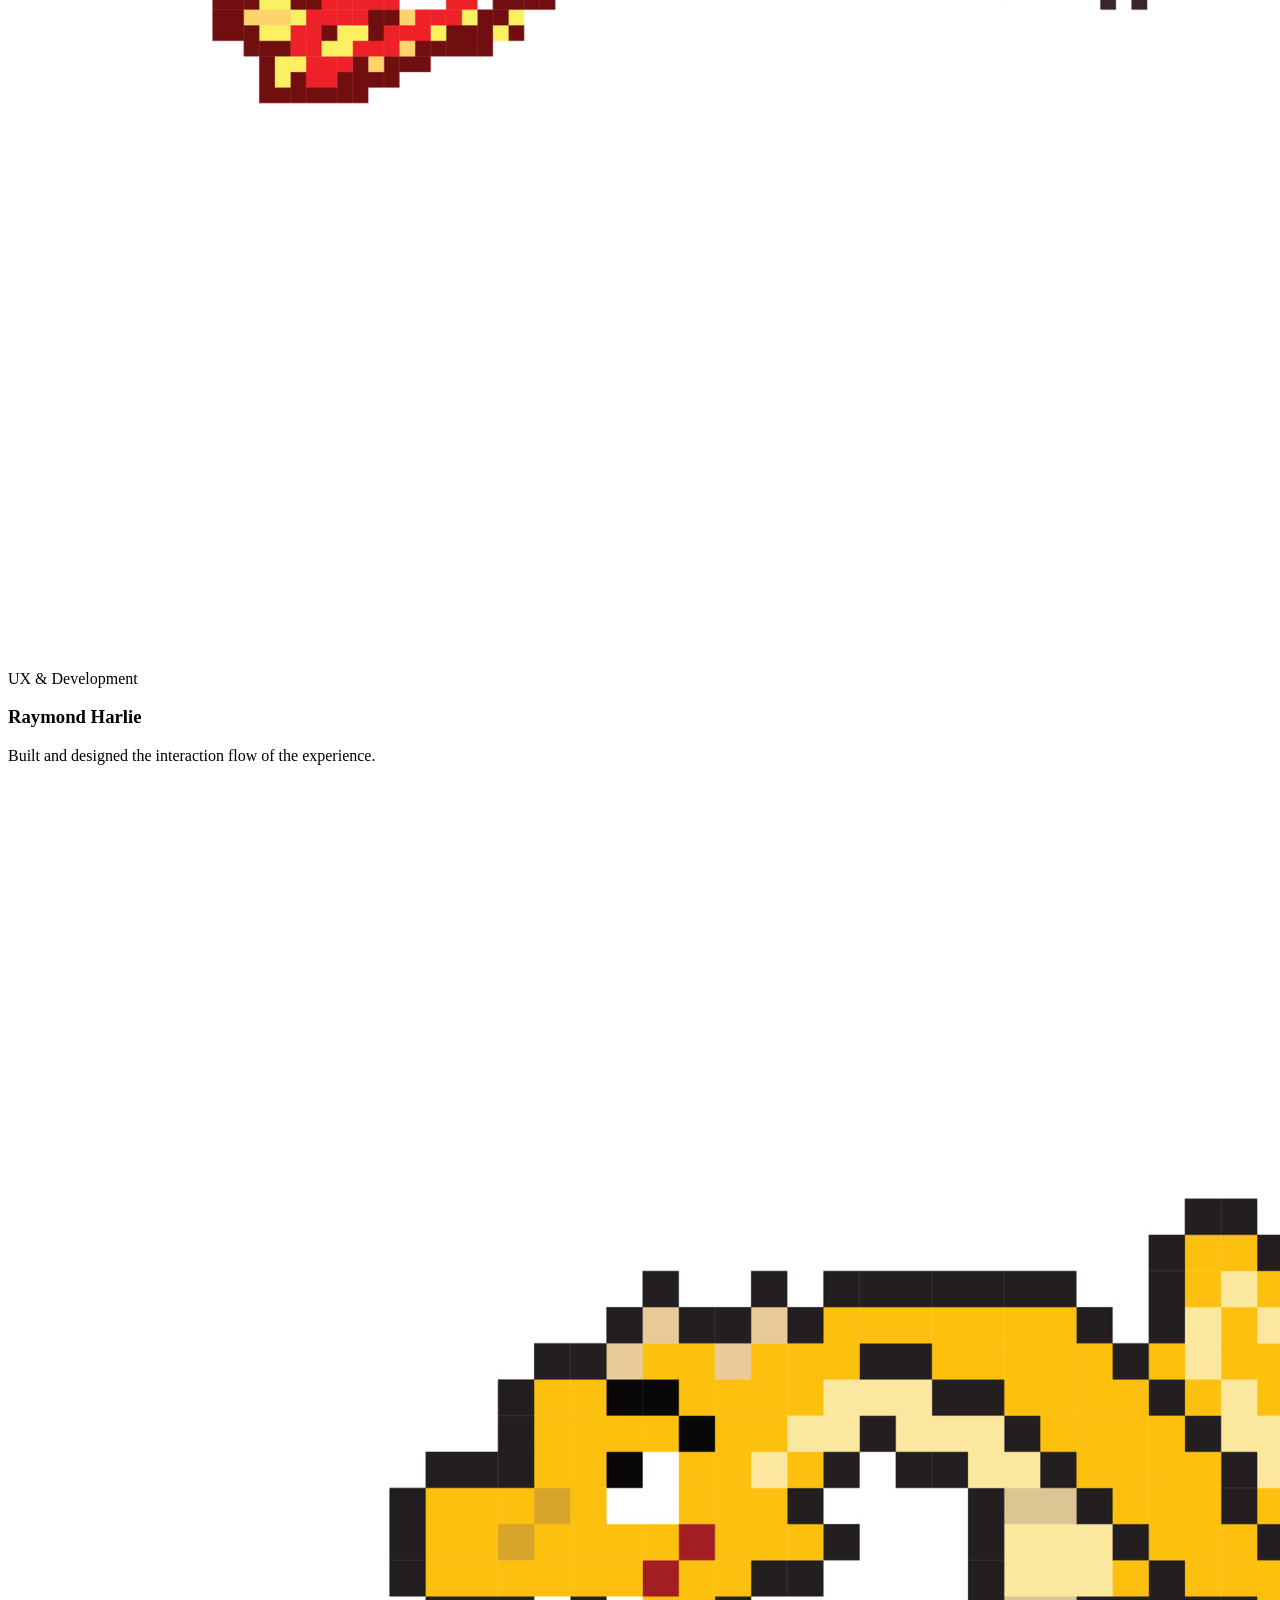
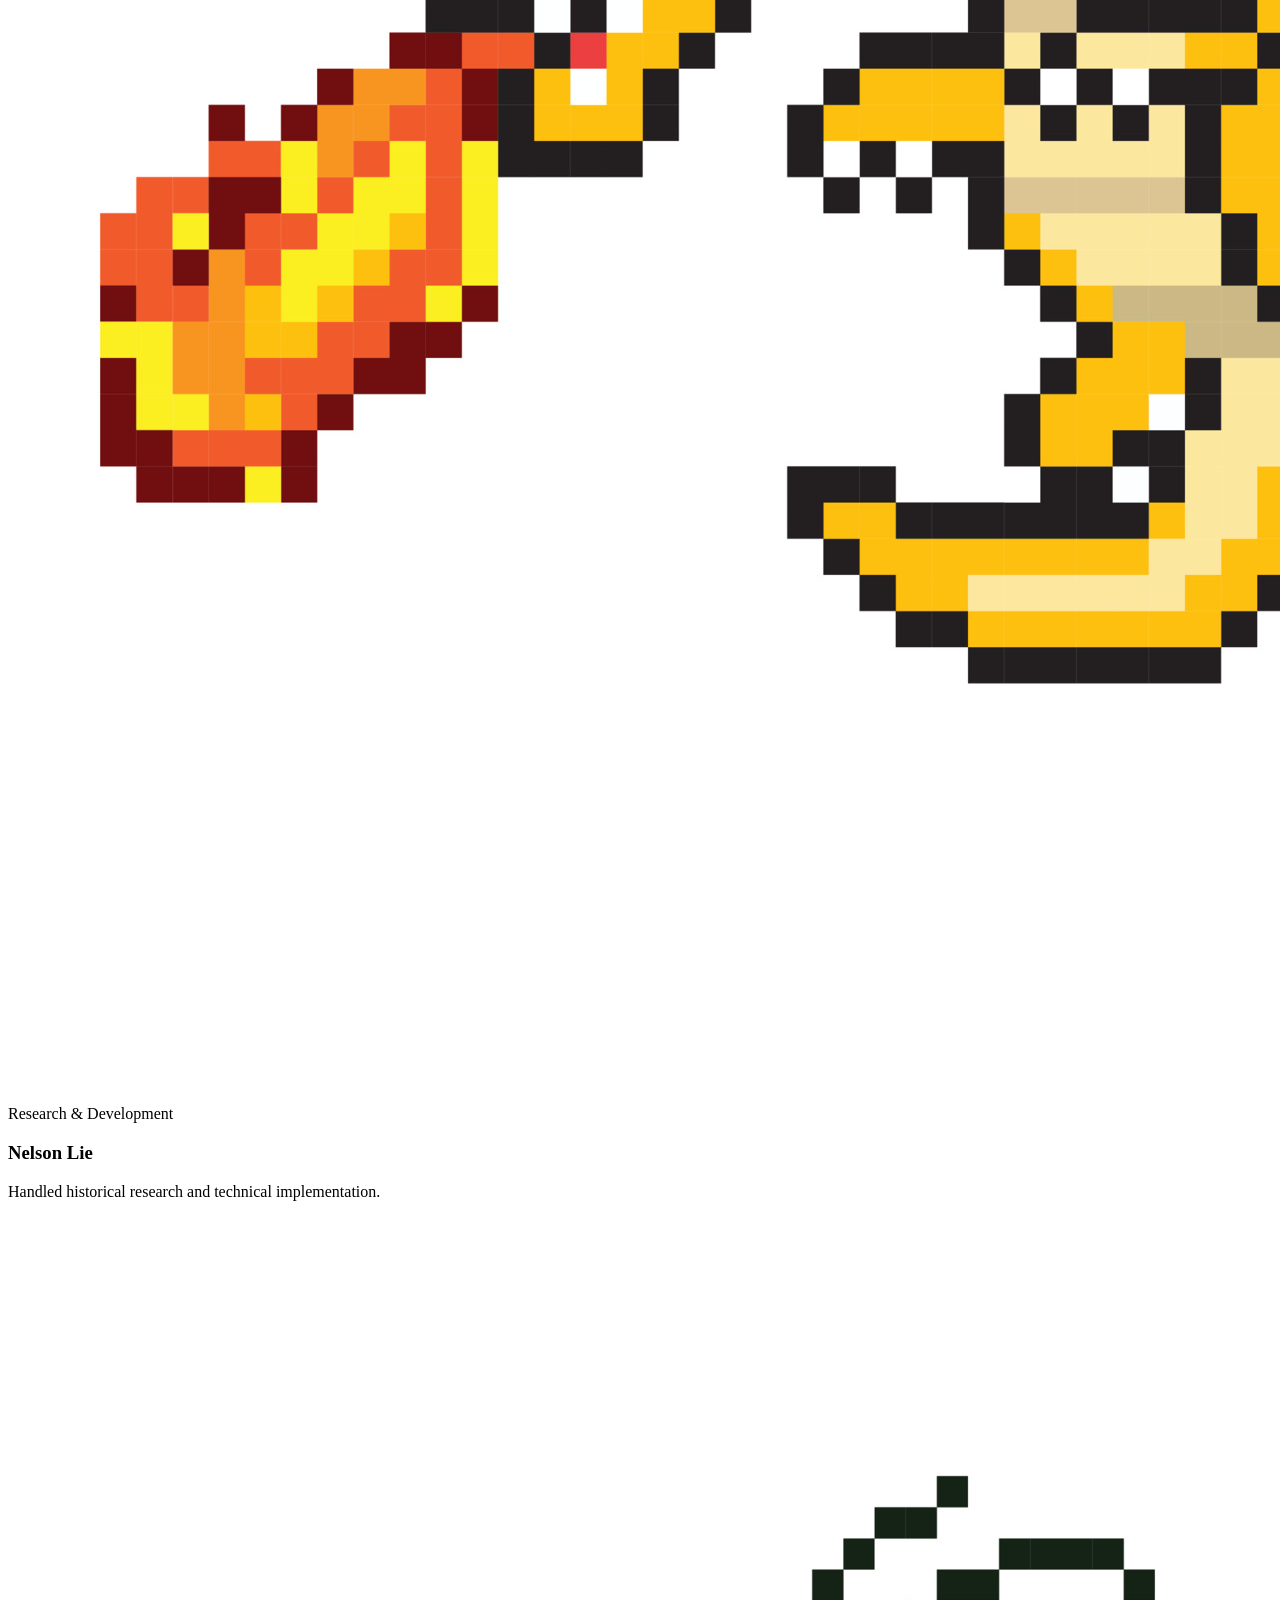
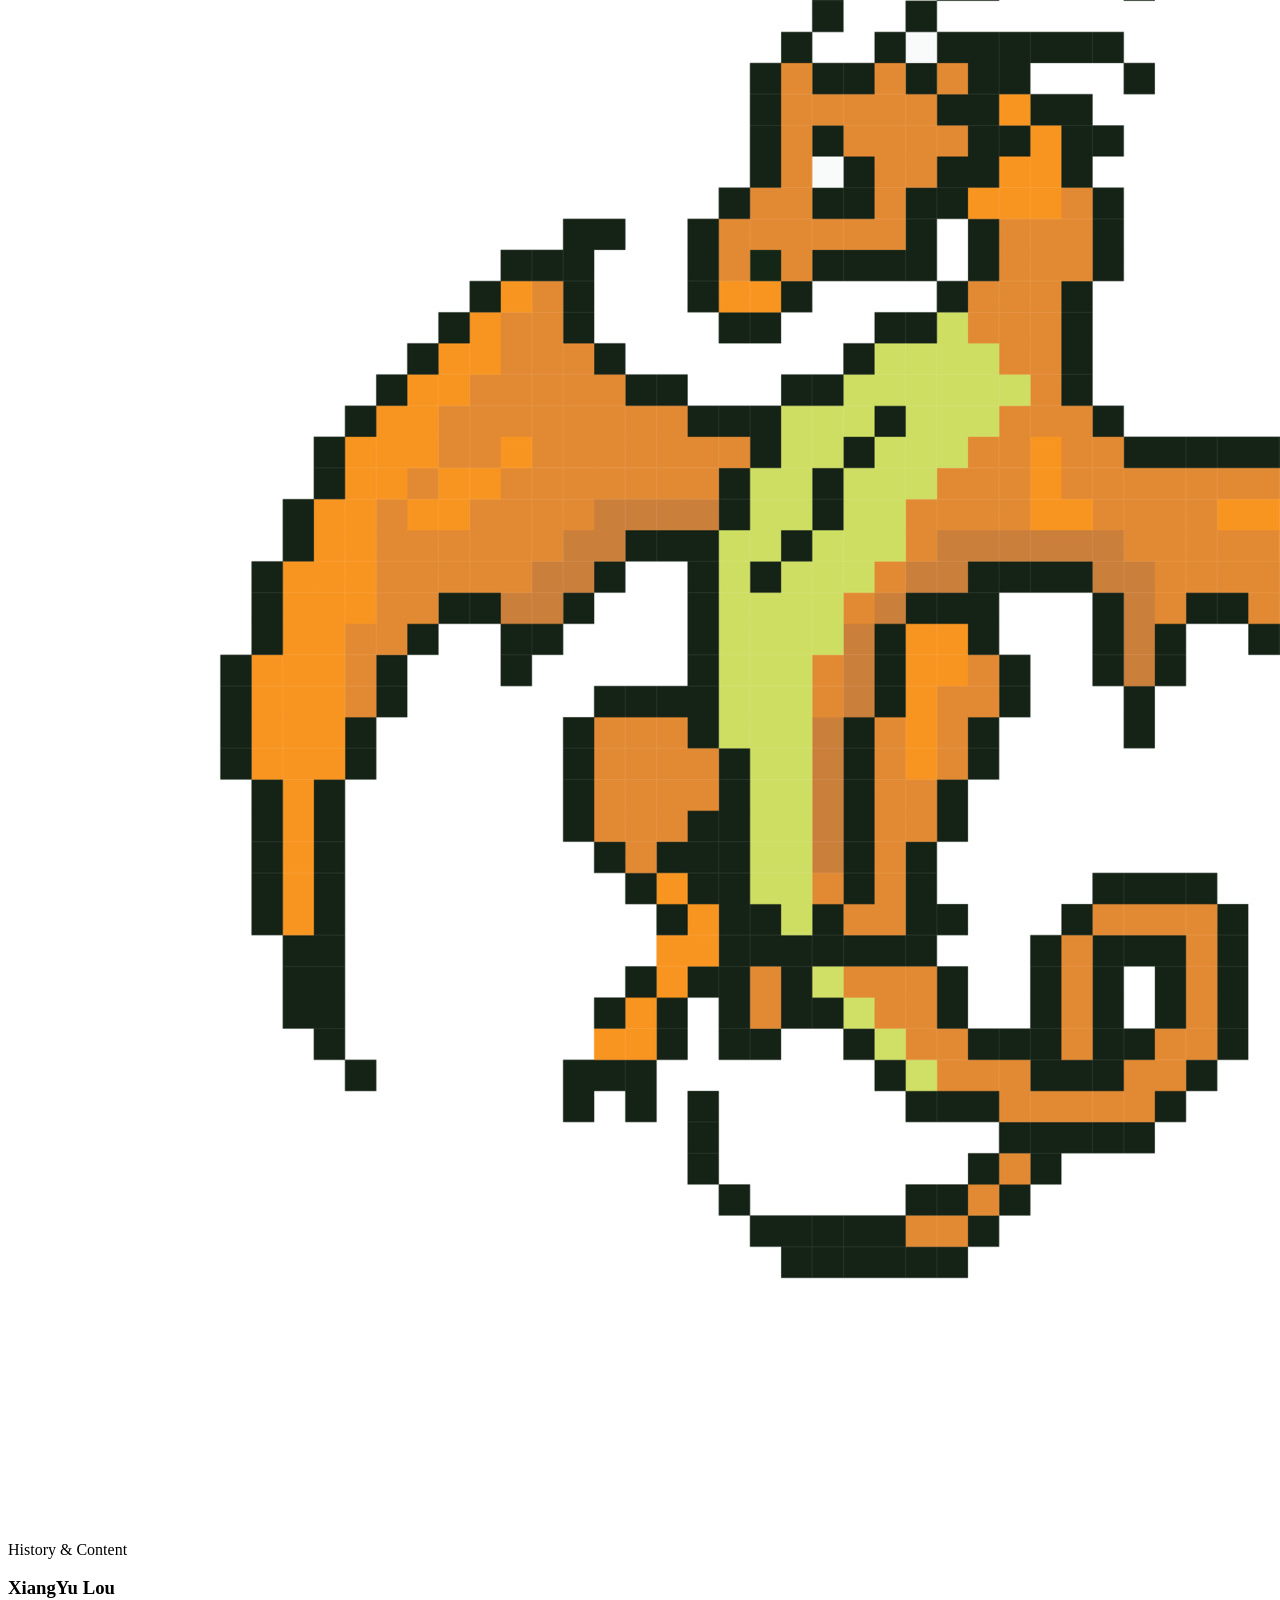
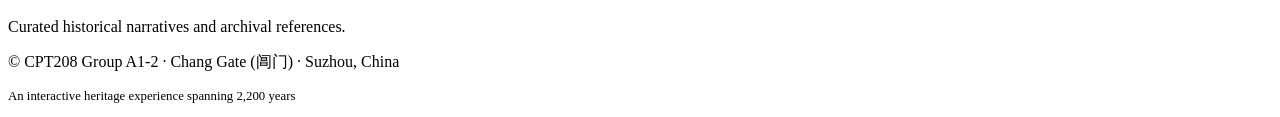
==== commit e9e9ba40: "Update index.html" ====
--- a/index.html
+++ b/index.html
@@ -15,7 +15,6 @@
 
 <main>
 
-    <!-- ===== PROJECT MOTIVATION SECTION ===== -->
     <section class="motivation-section">
         <div class="motivation-content">
             <h2>Why This Project?</h2>
@@ -24,16 +23,15 @@
             <p>But most people walk past it without knowing what they've seen. Museum plaques are dense. Wikipedia is overwhelming. Audio guides are passive.</p>
             
             <div class="motivation-highlight">
-                <strong>We asked ourselves:</strong> How do you show 2,000 years of history in a way that actually makes someone <em>feel</em> it?
-            </div>
-            
-            <p><strong>Our answer:</strong> A web app that turns time into a swipe. Seven eras. Seven images. One slider. The further back you go, the more sepia the photo becomes — a visual cue that you're traveling into the past.</p>
+                <strong>So, we asked ourselves:</strong> How do you show 2,000 years of history in a way that actually makes someone <em>feel</em> it?
+            </div>
+            
+            <p><strong>Our answer:</strong> A web app that turns time into a swipe. Seven eras. Seven images. One slider. A visual cue that you're traveling into the past.</p>
             
             <p><strong>The gap we're filling:</strong> No existing heritage app lets you drag a timeline from 200 BCE to 2024 and watch history fade from sepia to color. That's what Chronogate does.</p>
         </div>
     </section>
 
-    <!-- ===== USER JOURNEY MAP ===== -->
     <section class="journey-section">
         <h2>User Journey Map</h2>
         <p style="text-align: center; max-width: 700px; margin: 0 auto 2rem;">How a student experiences Chang Gate through Chronogate</p>
@@ -103,13 +101,12 @@
         </div>
     </section>
 
-    <!-- ===== DEMO SCREENSHOTS ===== -->
     <section class="demo-section">
         <h2>Demo & Prototype</h2>
         <p style="text-align: center;">Actual screenshots from the Chronogate web app</p>
         
         <div class="demo-grid">
-            <!-- Demo 1: Chang Gate Main Screen -->
+            >
             <div class="demo-card">
                 <div class="demo-img">
                     <img src="IMG_3645.png" alt="Chronogate main screen showing Ming Dynasty" onerror="this.innerHTML='<div class=demo-img-placeholder>📱 Chang Gate Main Screen<br>Ming Dynasty view</div>'">
@@ -118,7 +115,7 @@
                 <p>The Ming Dynasty era screen showing the gate's grand fortification upgrades. Clean typography, swipe navigation, and era indicator.</p>
             </div>
 
-            <!-- Demo 2: Historical Context Panel -->
+            
             <div class="demo-card">
                 <div class="demo-img">
                     <img src="IMG_3646.png" alt="Historical context panel showing Ming Dynasty information" onerror="this.innerHTML='<div class=demo-img-placeholder>📜 Historical Context<br>Ming Dynasty details</div>'">
@@ -127,7 +124,7 @@
                 <p>Tapping the "i" button reveals detailed historical information with citations from Ming Shilu (明實錄) and Suzhou Gazetteer.</p>
             </div>
 
-            <!-- Demo 3: Timeline Slider -->
+            
             <div class="demo-card">
                 <div class="demo-img">
                     <div class="demo-img-placeholder" style="background: #1a2a3a;">
@@ -140,7 +137,7 @@
                 <p>Drag the handle or tap anywhere on the track to jump between 7 historical eras — from Han Dynasty to present day.</p>
             </div>
 
-            <!-- Demo 4: Swipe Gesture -->
+          
             <div class="demo-card">
                 <div class="demo-img">
                     <div class="demo-img-placeholder" style="background: #2c3e50;">
@@ -155,7 +152,6 @@
         </div>
     </section>
 
-    <!-- ===== KEY FEATURES ===== -->
     <section>
         <h2>Key Features</h2>
         <div class="feature-grid">
@@ -192,13 +188,11 @@
         </div>
     </section>
 
-    <!-- ===== ABOUT THE APPLICATION ===== -->
     <section class="intro-section">
         <h2>About Chronogate</h2>
         <p>Chronogate is designed to revolutionize how visitors interact with the historic Chang Gate. By bridging cutting-edge technology with cultural heritage, Chronogate provides an immersive, easy-to-navigate, and deeply informative experience — from tech enthusiasts exploring architecture to students learning Chinese history.</p>
     </section>
 
-    <!-- ===== USER PERSONAS ===== -->
     <section class="personas-section">
         <h2>User Personas</h2>
         <div class="card-container">
@@ -225,7 +219,7 @@
         </div>
     </section>
 
-    <!-- ===== TECH STACK ===== -->
+    
     <section class="tech-section">
         <h2>Built With</h2>
         <div class="tech-badges">
@@ -234,56 +228,93 @@
             <span class="tech-badge">JavaScript (Vanilla)</span>
             <span class="tech-badge">JSON</span>
             <span class="tech-badge">GitHub Pages</span>
-            <span class="tech-badge">Responsive Design</span>
+            <span class="tech-badge">Claude.ai</span>
         </div>
         <p style="margin-top: 1.5rem;">Lightweight, accessible, and works on any device with a browser — no app store required.</p>
     </section>
 
-    <!-- ===== QR CODE SECTION ===== -->
     <section class="qr-section">
         <h2>Experience Chronogate</h2>
         <p>Scan the QR code to try the interactive time-travel experience</p>
-        <div class="qr-placeholder">
-            🔲 <strong>QR CODE HERE</strong> 🔲<br>
-            <span style="font-size: 12px;">Replace with your deployed app QR code</span>
-        </div>
-        <p style="margin-top: 1rem; font-size: 0.85rem;">Or visit: <strong>mondharli.github.io</strong> (from your screenshot)</p>
-    </section>
-
-    <!-- ===== DEVELOPERS ===== -->
+       <div class="qr-placeholder">
+    <img src="qr-code.png" alt="QR Code to Chronogate app" style="width: 120px; height: 120px;">
+    <br>
+    <span style="font-size: 12px;">Scan to experience Chronogate</span>
+</div>
+        <p style="margin-top: 1rem; font-size: 0.85rem;">Or visit: <strong>https://raymondharli.github.io/Grand-Vision-Canal/</strong> </p>
+    </section>
+
+<section class="references-section">
+    <h2>References</h2>
+    
+    <div class="references-grid">
+        <div class="ref-card">
+            <h3>🤖 AI Disclosure</h3>
+            <p><strong>AI-generated content used in this project:</strong>
+            </p>
+            <ul>
+                <li>[1] Gemini Nano Banana, version 3.1, accessed on 2026-04-24, available
+                        at [https://gemini.google.com](https://gemini.google.com/). Used for generating code snippets and debug logics.
+                    </li>
+                <li>[2] Claude.ai (Anthropic), version 3.5 Sonnet, accessed on 2026-04-28, available
+                        at [https://claude.ai](https://claude.ai/). Used for vibecoding and debugging / verifying codes.
+                    </li>
+                <li>[3] Deepseek, version 3.2, accessed on 2026-04-28, available at (https://deepseek.com/).
+                        Used for looking up and researching historical information and references.
+                    </li>
+            </ul>
+        </div>
+    </div>
+</section>
+
     <section class="developers-section">
-        <h2>The Team</h2>
-        <div class="card-container">
-            <div class="card dev-card">
-                <div class="profile-pic"></div>
+    <div class="section-header">
+        <p class="small-label">Behind The Experience</p>
+        <h2>The Keepers of Time</h2>
+        <p class="section-desc">
+            A team of designers, developers, and storytellers bringing Chang Gate's history to life.
+        </p>
+    </div>
+
+    <div class="team-grid">
+
+        <div class="team-card">
+            <div class="card-glow"></div>
+            <img src="images/raymond.jpg" alt="Raymond Harlie">
+            <div class="card-content">
+                <span class="role-tag">UX & Development</span>
                 <h3>Raymond Harlie</h3>
-                <p>Developer & UX Designer</p>
-            </div>
-
-            <div class="card dev-card">
-                <div class="profile-pic"></div>
+                <p>Built and designed the interaction flow of the experience.</p>
+            </div>
+        </div>
+
+        <div class="team-card">
+            <div class="card-glow"></div>
+            <img src="images/nelson.jpg" alt="Nelson Lie">
+            <div class="card-content">
+                <span class="role-tag">Research & Development</span>
                 <h3>Nelson Lie</h3>
-                <p>Developer & Researcher</p>
-            </div>
-
-            <div class="card dev-card">
-                <div class="profile-pic"></div>
-                <h3>Adrien Atienza</h3>
-                <p>Developer & Content Writer</p>
-            </div>
-
-            <div class="card dev-card">
-                <div class="profile-pic"></div>
+                <p>Handled historical research and technical implementation.</p>
+            </div>
+        </div>
+
+        <div class="team-card">
+            <div class="card-glow"></div>
+            <img src="images/xiangyu.jpg" alt="XiangYu Lou">
+            <div class="card-content">
+                <span class="role-tag">History & Content</span>
                 <h3>XiangYu Lou</h3>
-                <p>Developer & Historian</p>
-            </div>
-        </div>
-    </section>
+                <p>Curated historical narratives and archival references.</p>
+            </div>
+        </div>
+
+    </div>
+</section>
 
 </main>
 
 <footer>
-    <p>&copy; 2026 Chronogate Project Team · Chang Gate (阊门) · Suzhou, China</p>
+    <p>&copy; CPT208 Group A1-2 · Chang Gate (阊门) · Suzhou, China</p>
     <p style="font-size: 0.8rem; margin-top: 0.5rem;">An interactive heritage experience spanning 2,200 years</p>
 </footer>
 
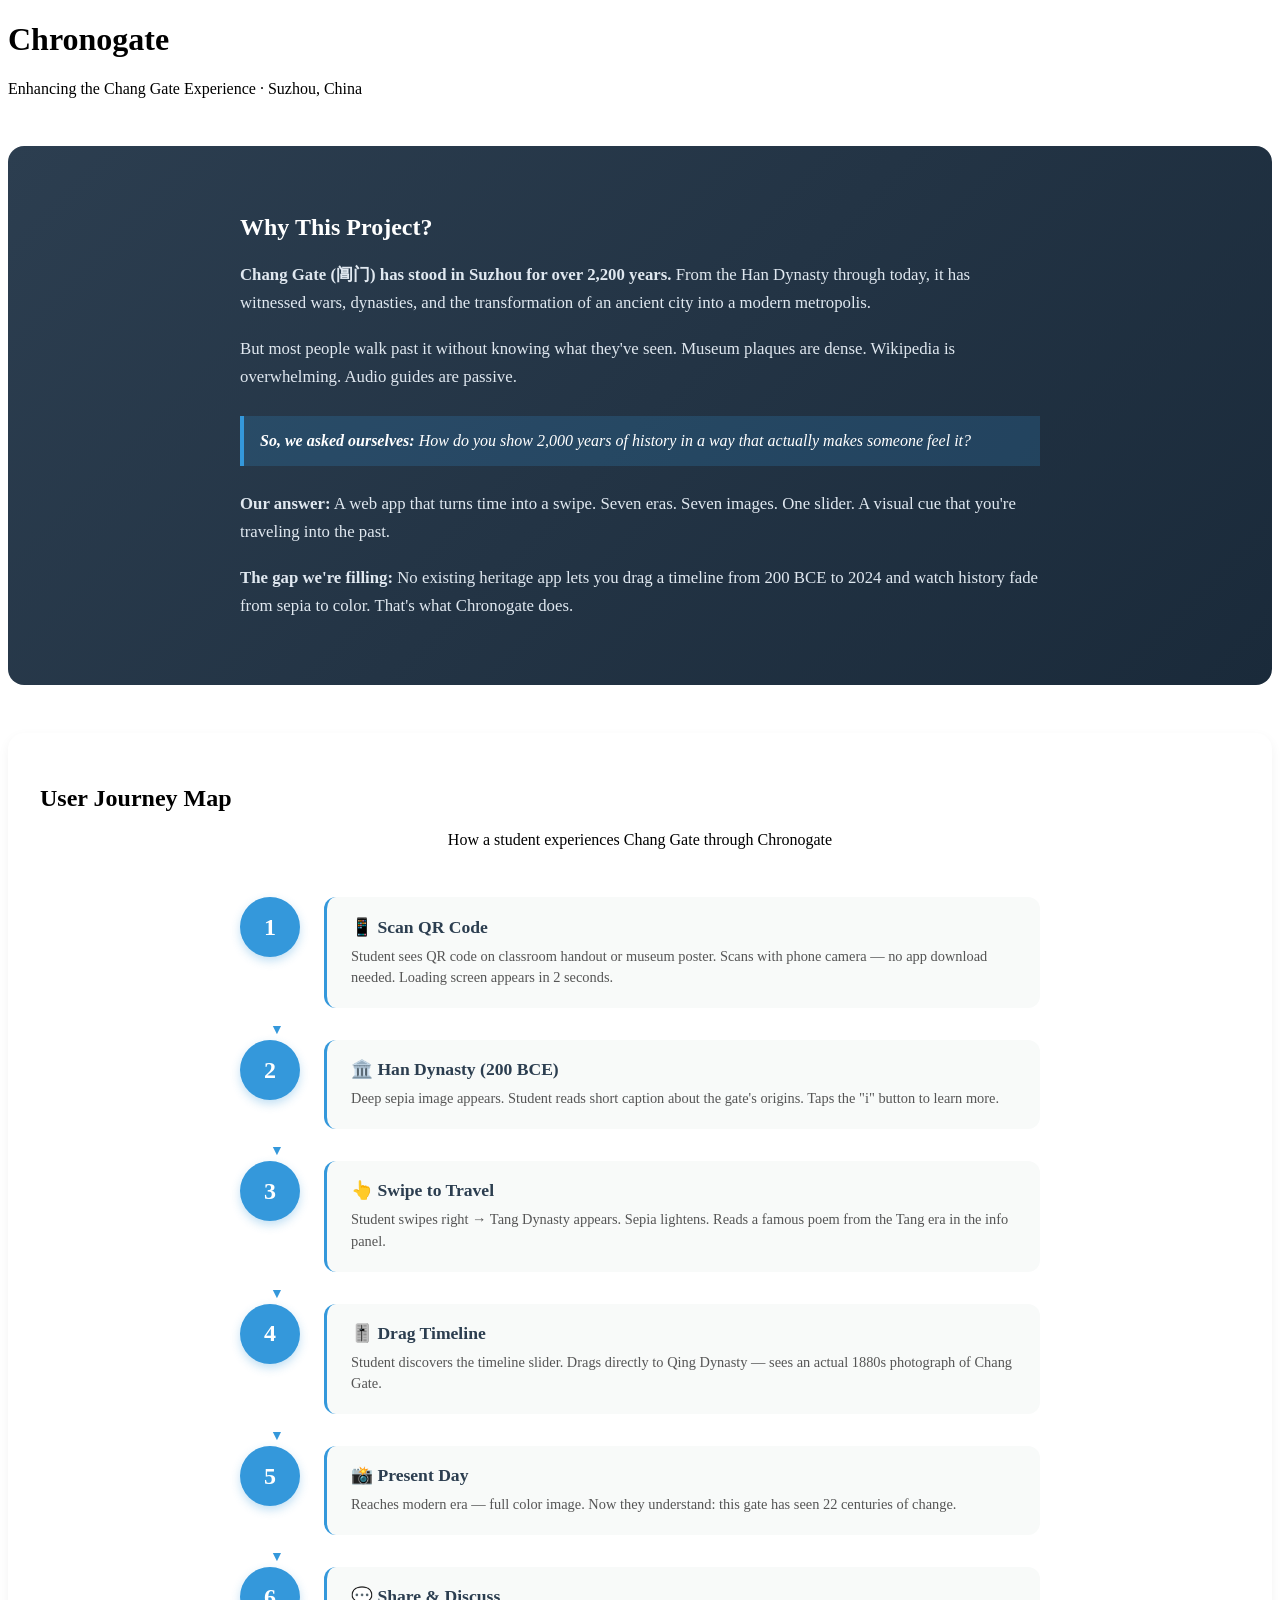
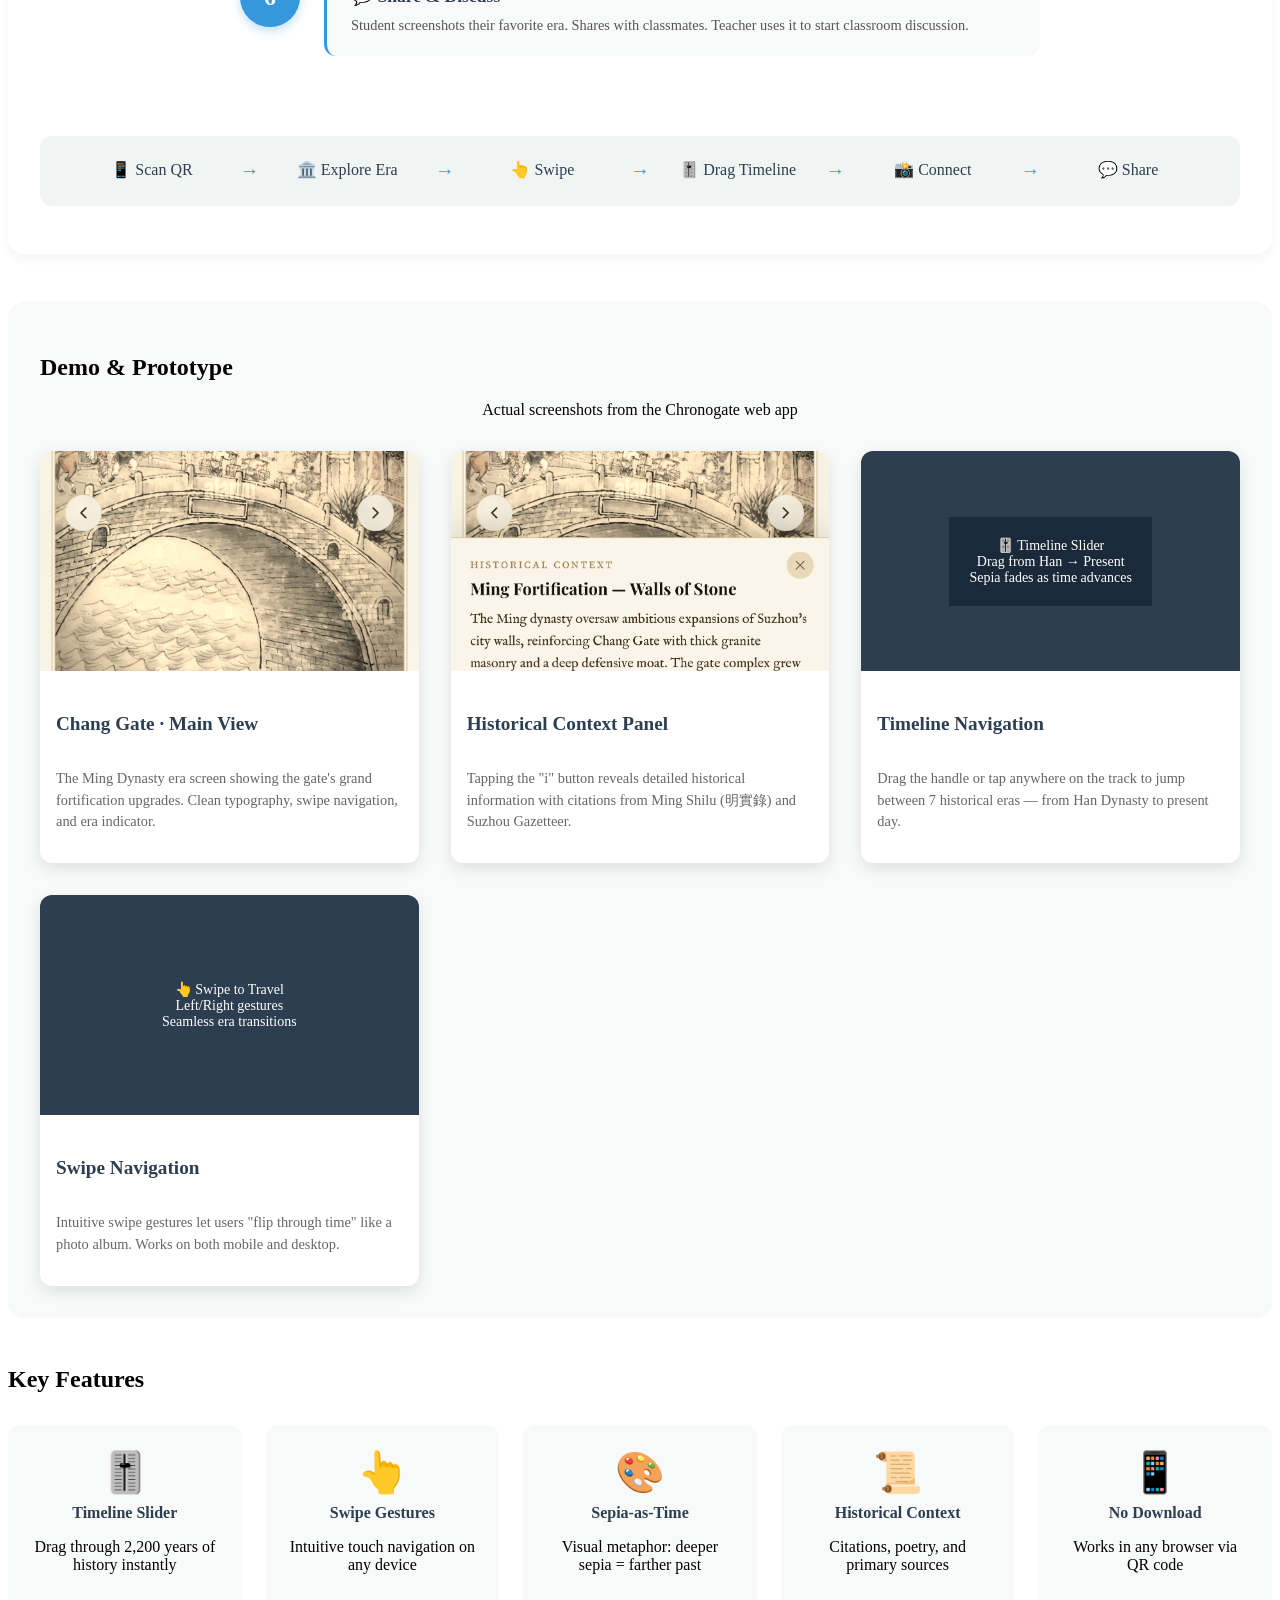
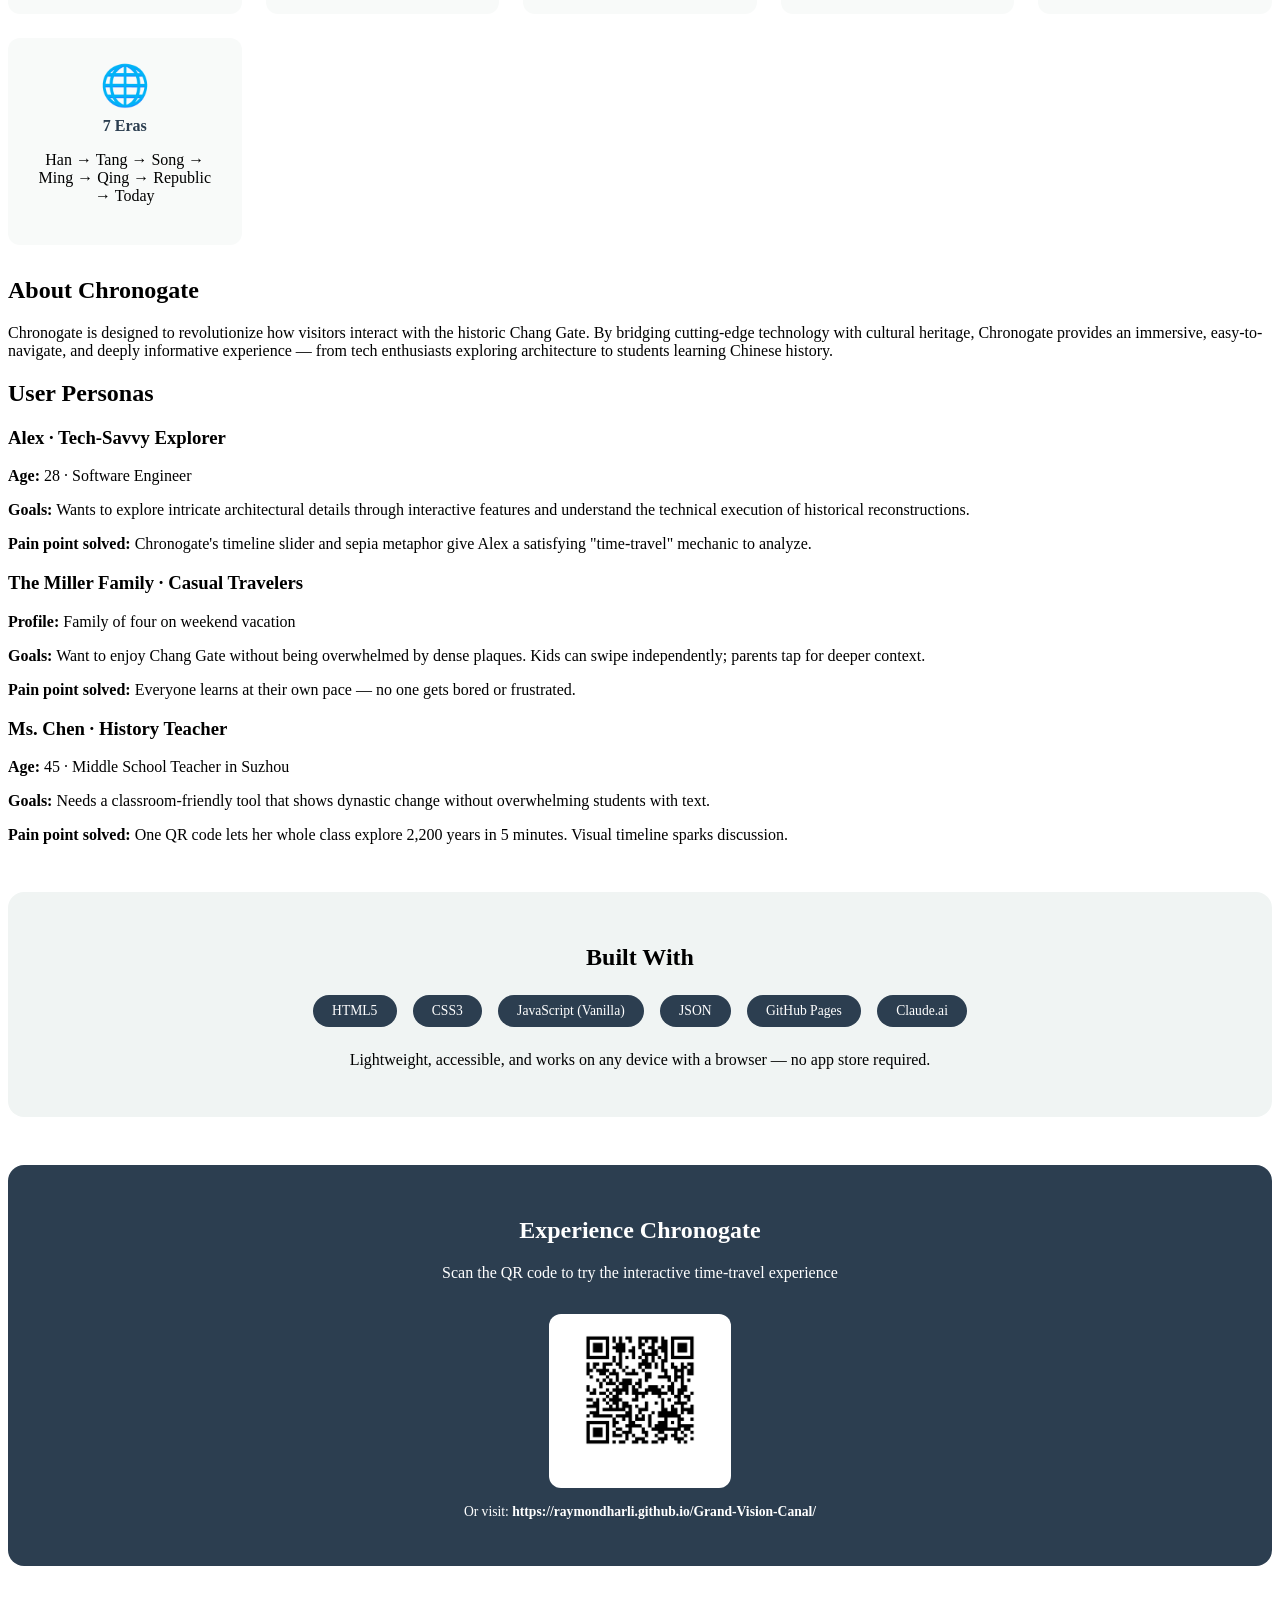
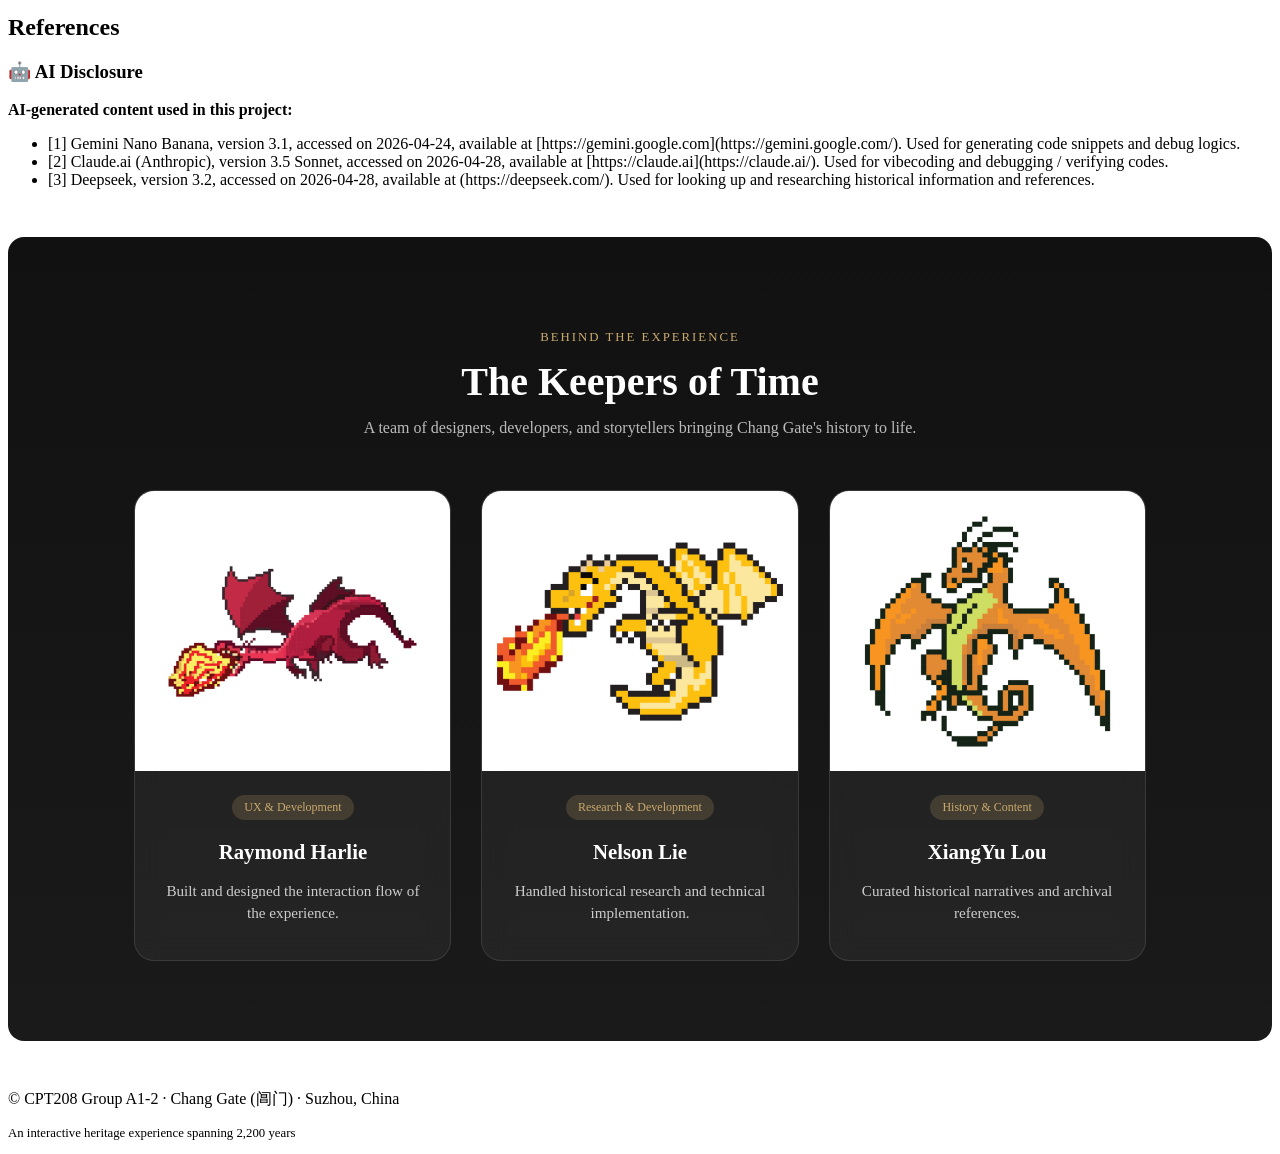
==== commit d4050b26: "Update index.html" ====
--- a/index.html
+++ b/index.html
@@ -106,7 +106,6 @@
         <p style="text-align: center;">Actual screenshots from the Chronogate web app</p>
         
         <div class="demo-grid">
-            >
             <div class="demo-card">
                 <div class="demo-img">
                     <img src="IMG_3645.png" alt="Chronogate main screen showing Ming Dynasty" onerror="this.innerHTML='<div class=demo-img-placeholder>📱 Chang Gate Main Screen<br>Ming Dynasty view</div>'">
--- a/style.css
+++ b/style.css
@@ -326,3 +326,88 @@
     background: #2980b9;
     transform: translateY(-2px);
 }
+/* Team Section */
+.developers-section {
+    padding: 80px 10%;
+    background: linear-gradient(to bottom, #111, #1a1a1a);
+    color: white;
+    text-align: center;
+    border-radius: 16px;
+    margin: 3rem 0;
+}
+
+.section-header {
+    margin-bottom: 50px;
+}
+
+.small-label {
+    text-transform: uppercase;
+    letter-spacing: 2px;
+    color: #c9a96e;
+    font-size: 0.8rem;
+}
+
+.section-header h2 {
+    font-size: 2.5rem;
+    margin: 10px 0;
+    font-family: "Playfair Display", serif;
+}
+
+.section-desc {
+    color: #bbb;
+    max-width: 600px;
+    margin: auto;
+    line-height: 1.6;
+}
+
+.team-grid {
+    display: grid;
+    grid-template-columns: repeat(auto-fit, minmax(250px, 1fr));
+    gap: 30px;
+}
+
+.team-card {
+    position: relative;
+    background: rgba(255,255,255,0.05);
+    border: 1px solid rgba(255,255,255,0.1);
+    border-radius: 20px;
+    overflow: hidden;
+    backdrop-filter: blur(12px);
+    transition: 0.3s ease;
+}
+
+.team-card:hover {
+    transform: translateY(-10px);
+    border-color: #c9a96e;
+}
+
+.team-card img {
+    width: 100%;
+    height: 280px;
+    object-fit: cover;
+}
+
+.card-content {
+    padding: 20px;
+}
+
+.role-tag {
+    display: inline-block;
+    padding: 5px 12px;
+    background: rgba(201,169,110,0.2);
+    color: #c9a96e;
+    border-radius: 20px;
+    font-size: 0.75rem;
+    margin-bottom: 10px;
+}
+
+.card-content h3 {
+    margin: 10px 0;
+    font-size: 1.3rem;
+}
+
+.card-content p {
+    color: #ccc;
+    font-size: 0.95rem;
+    line-height: 1.5;
+}
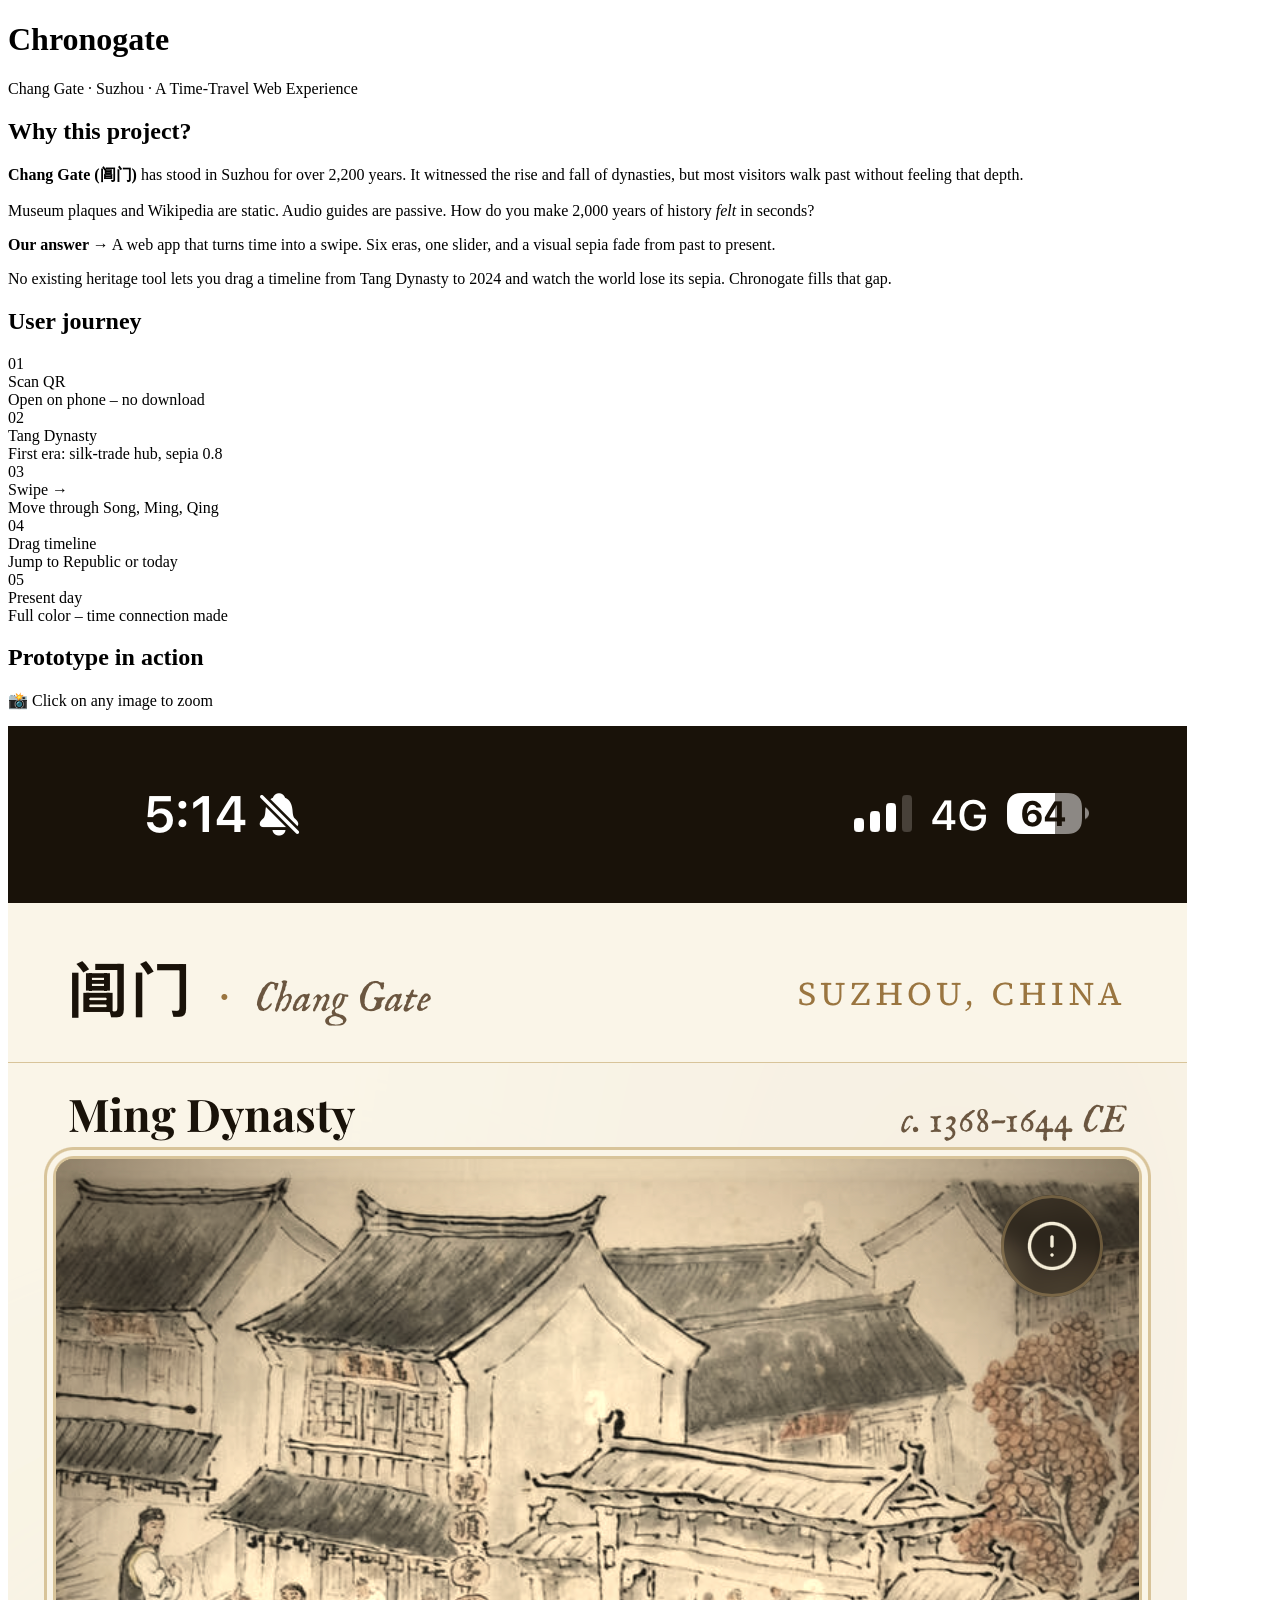
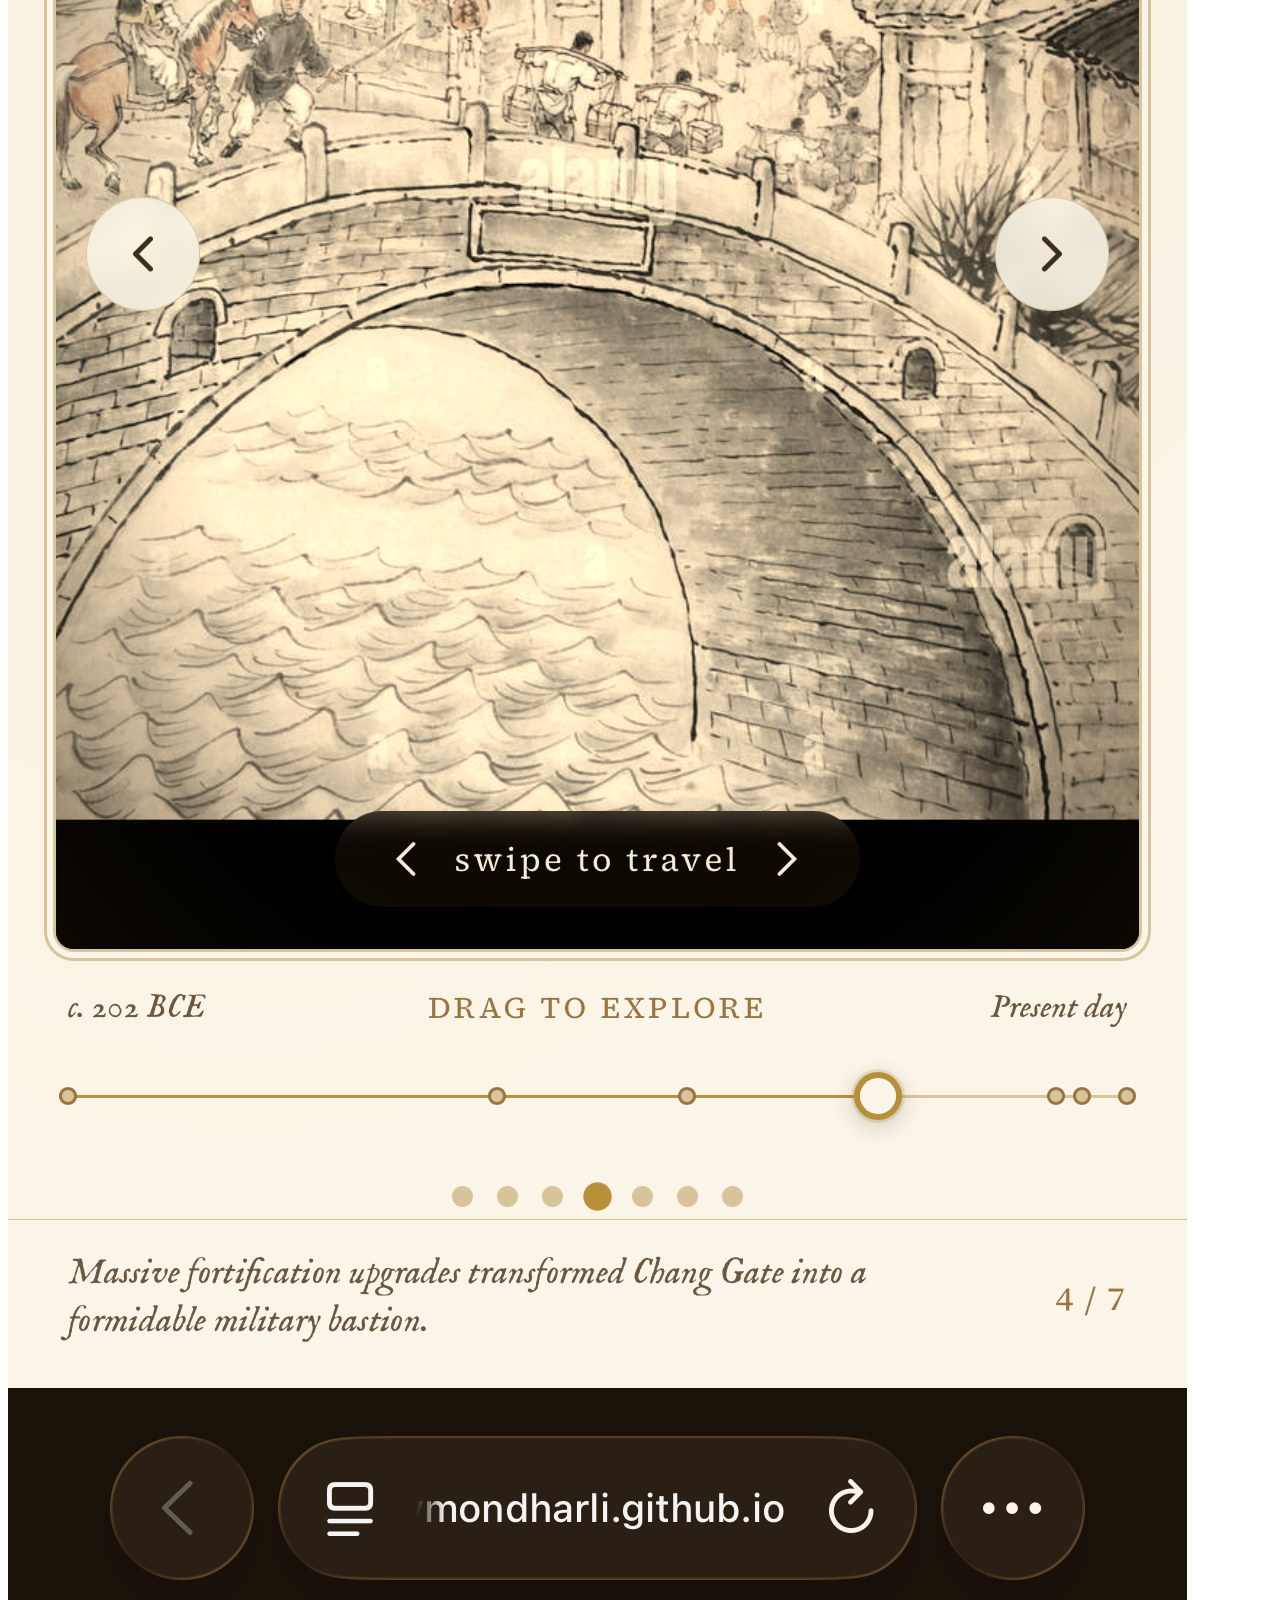
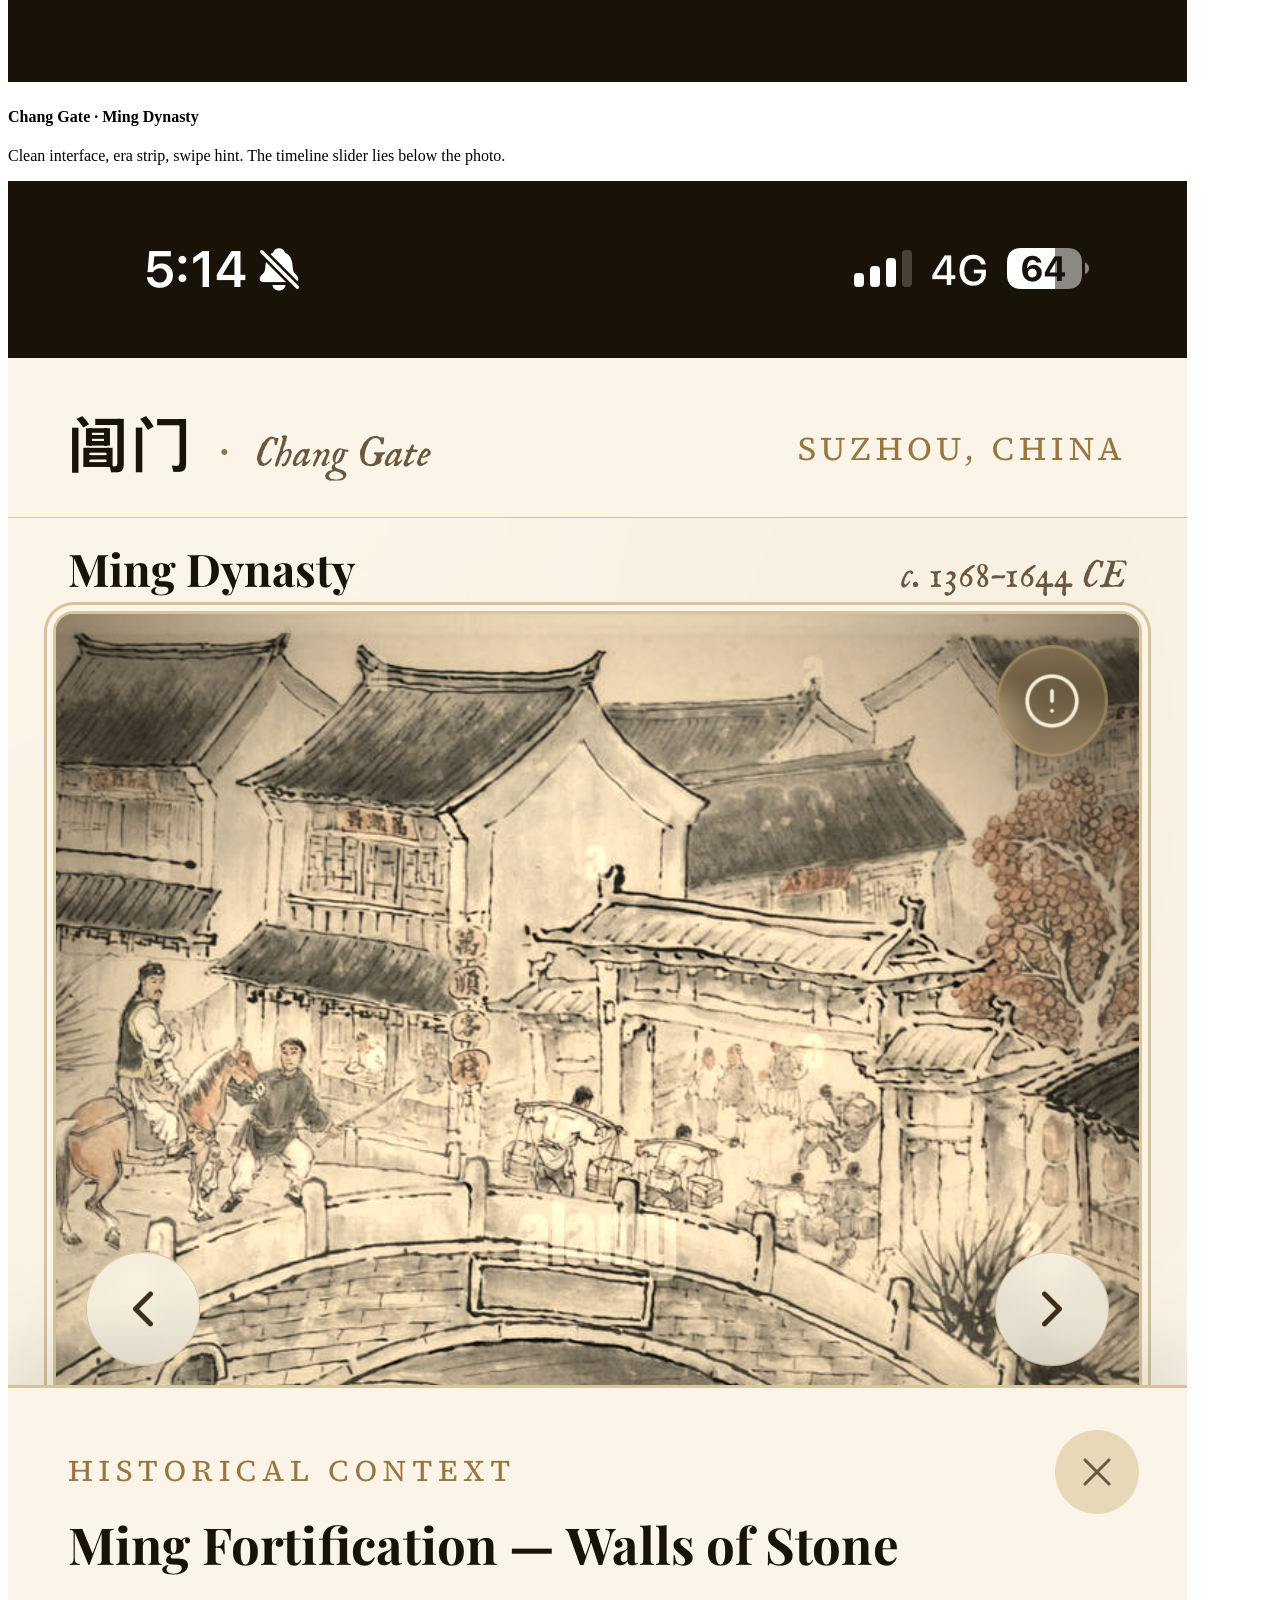
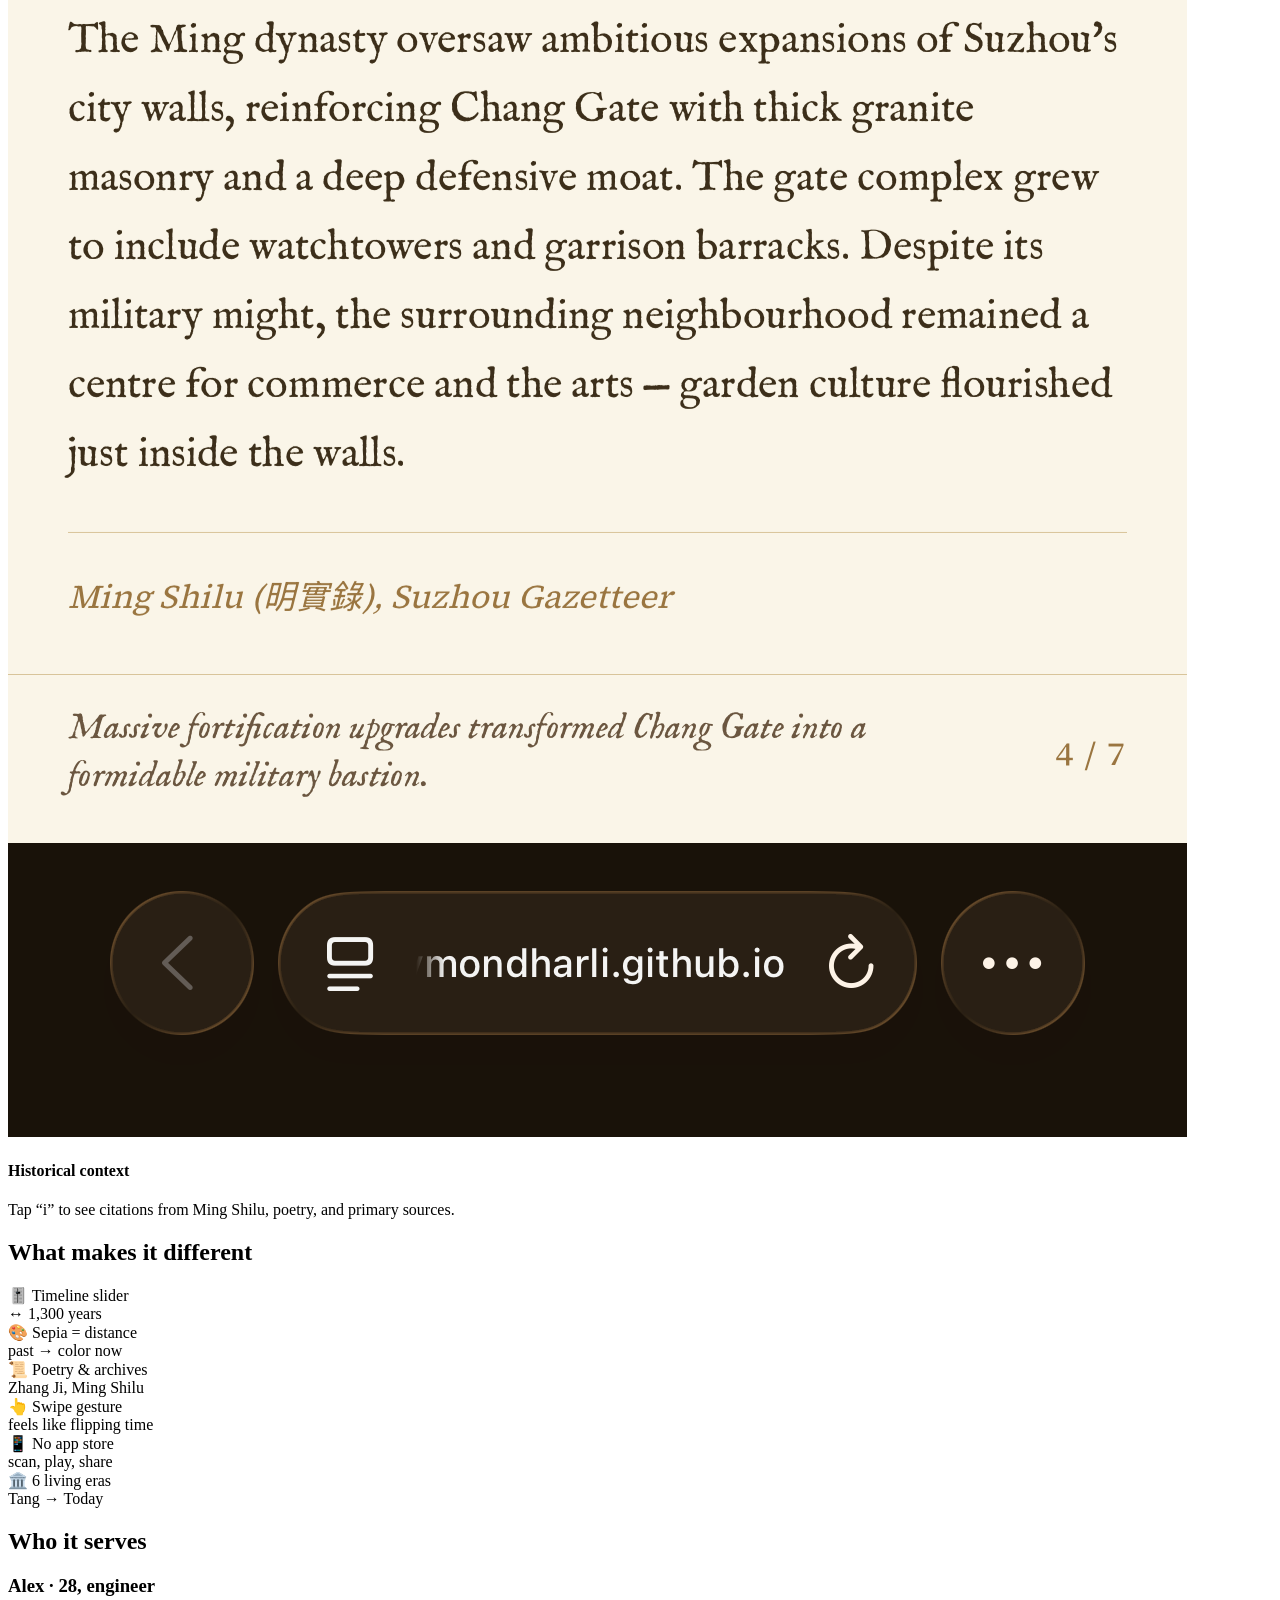
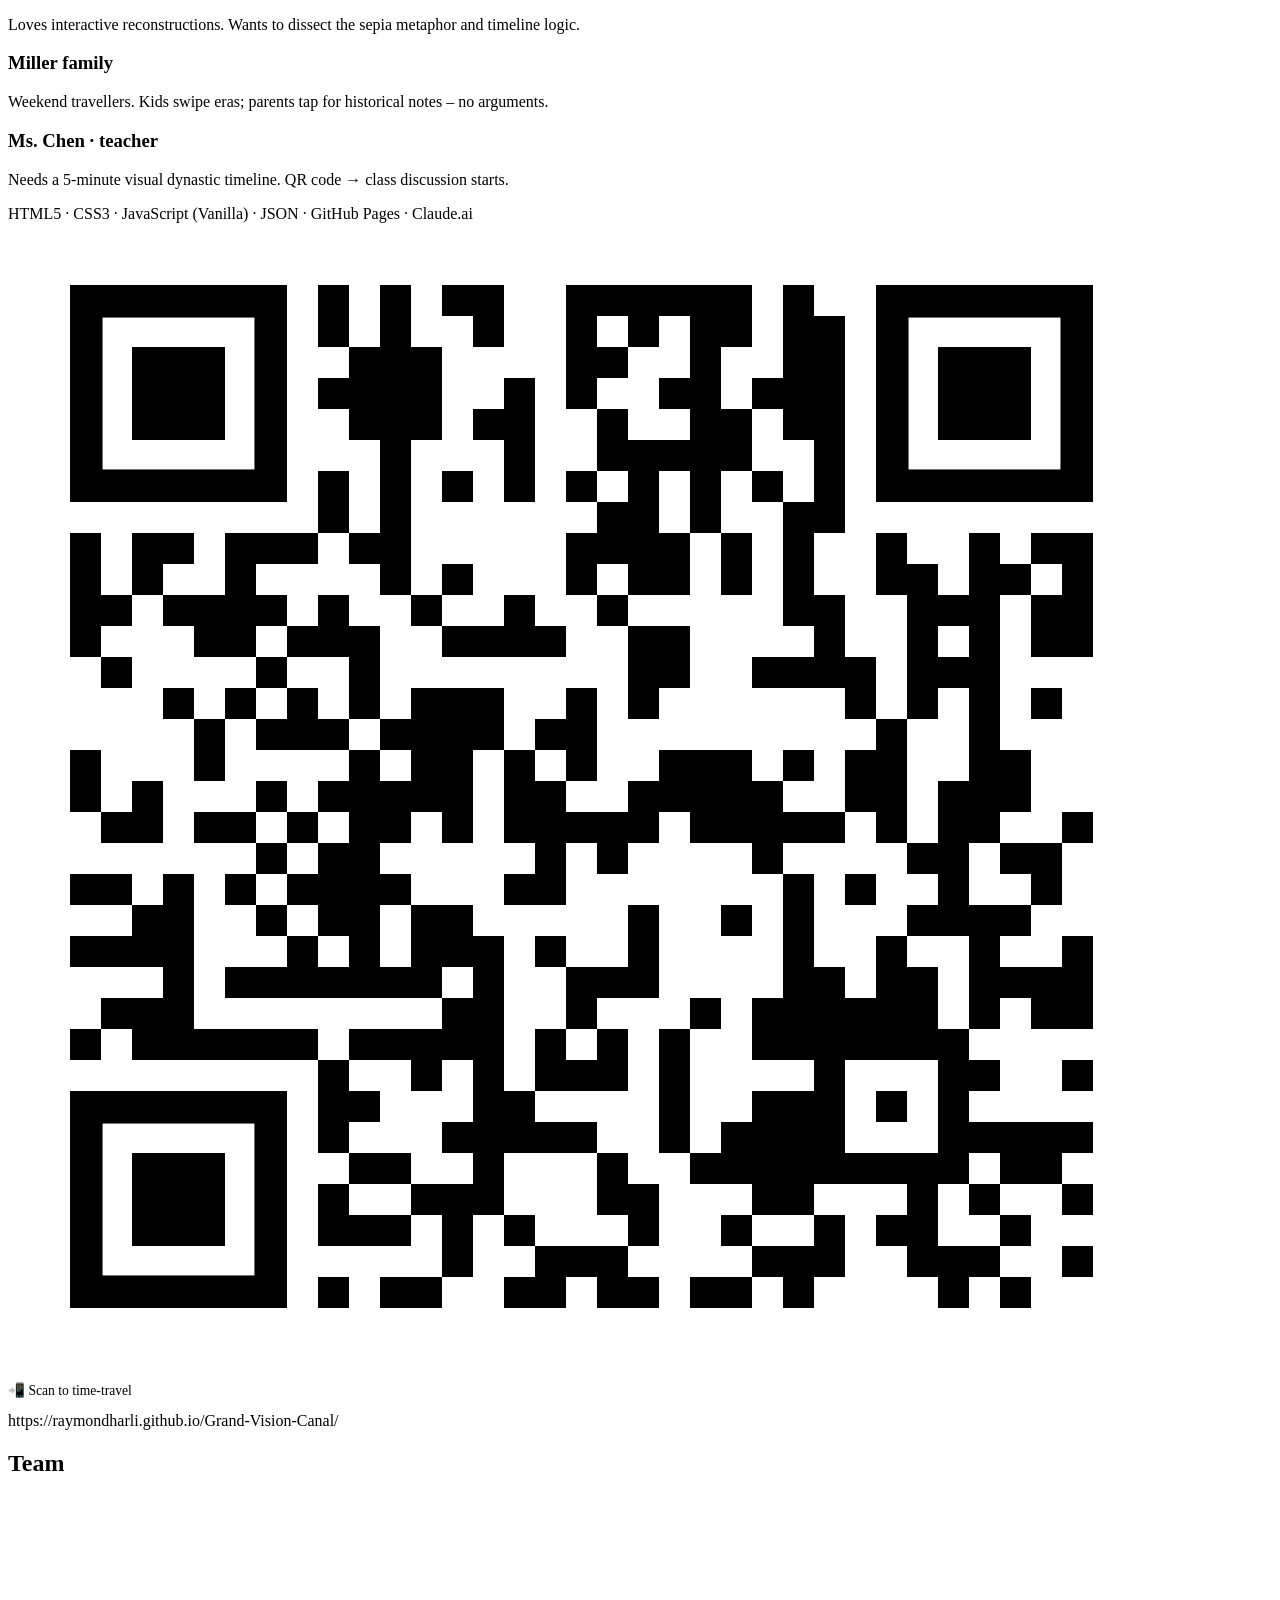
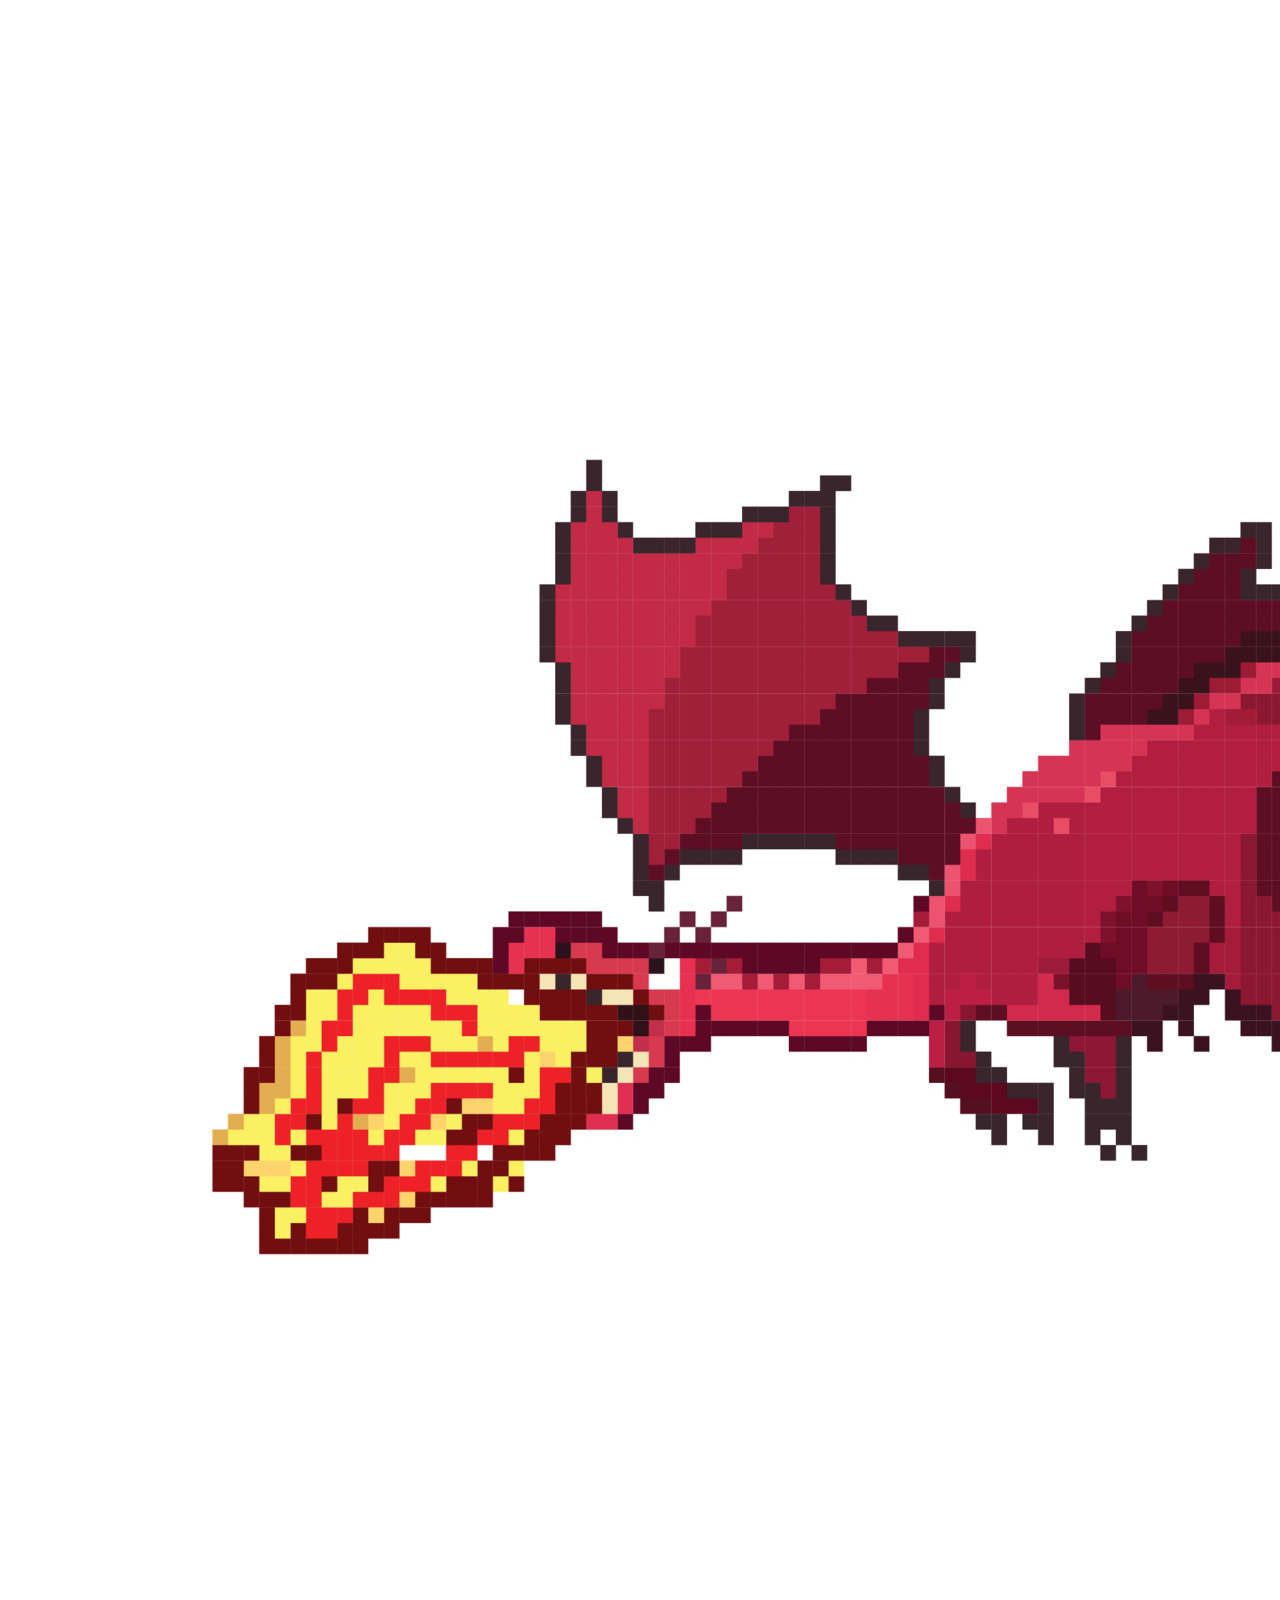
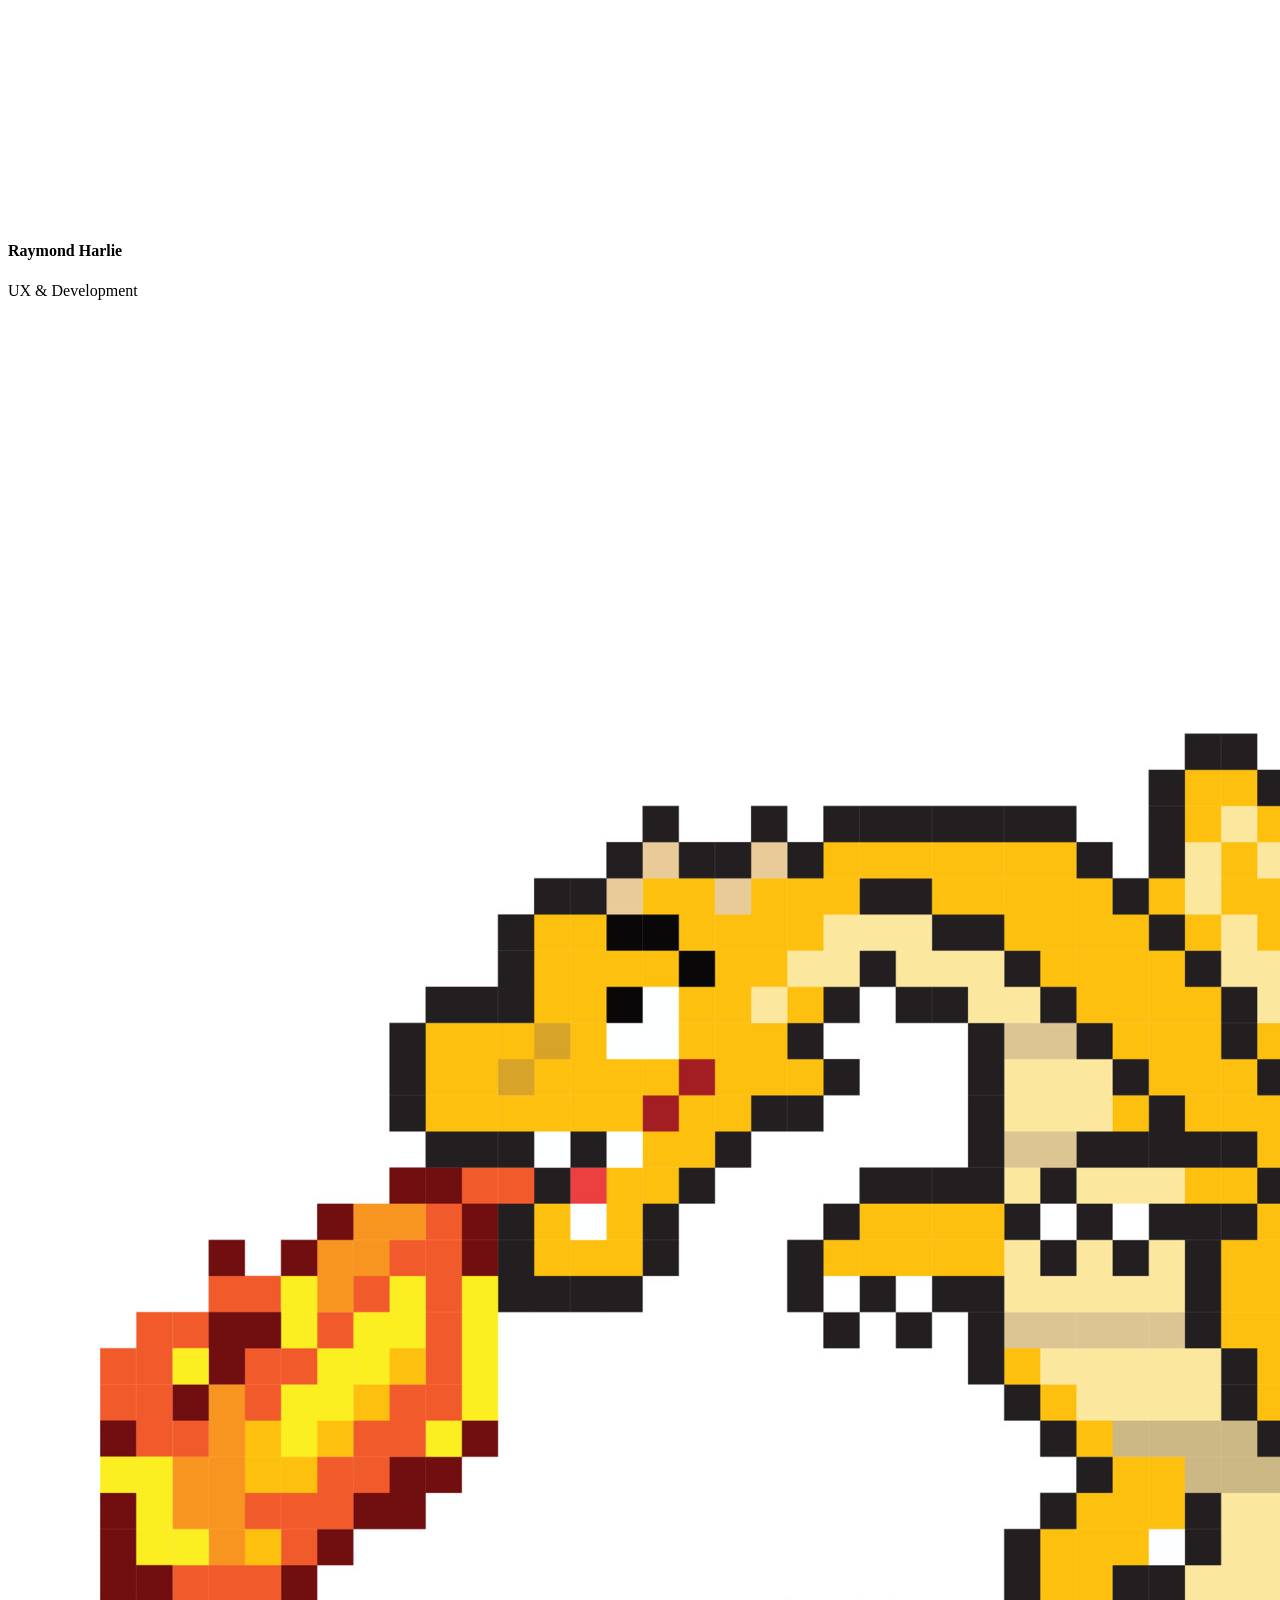
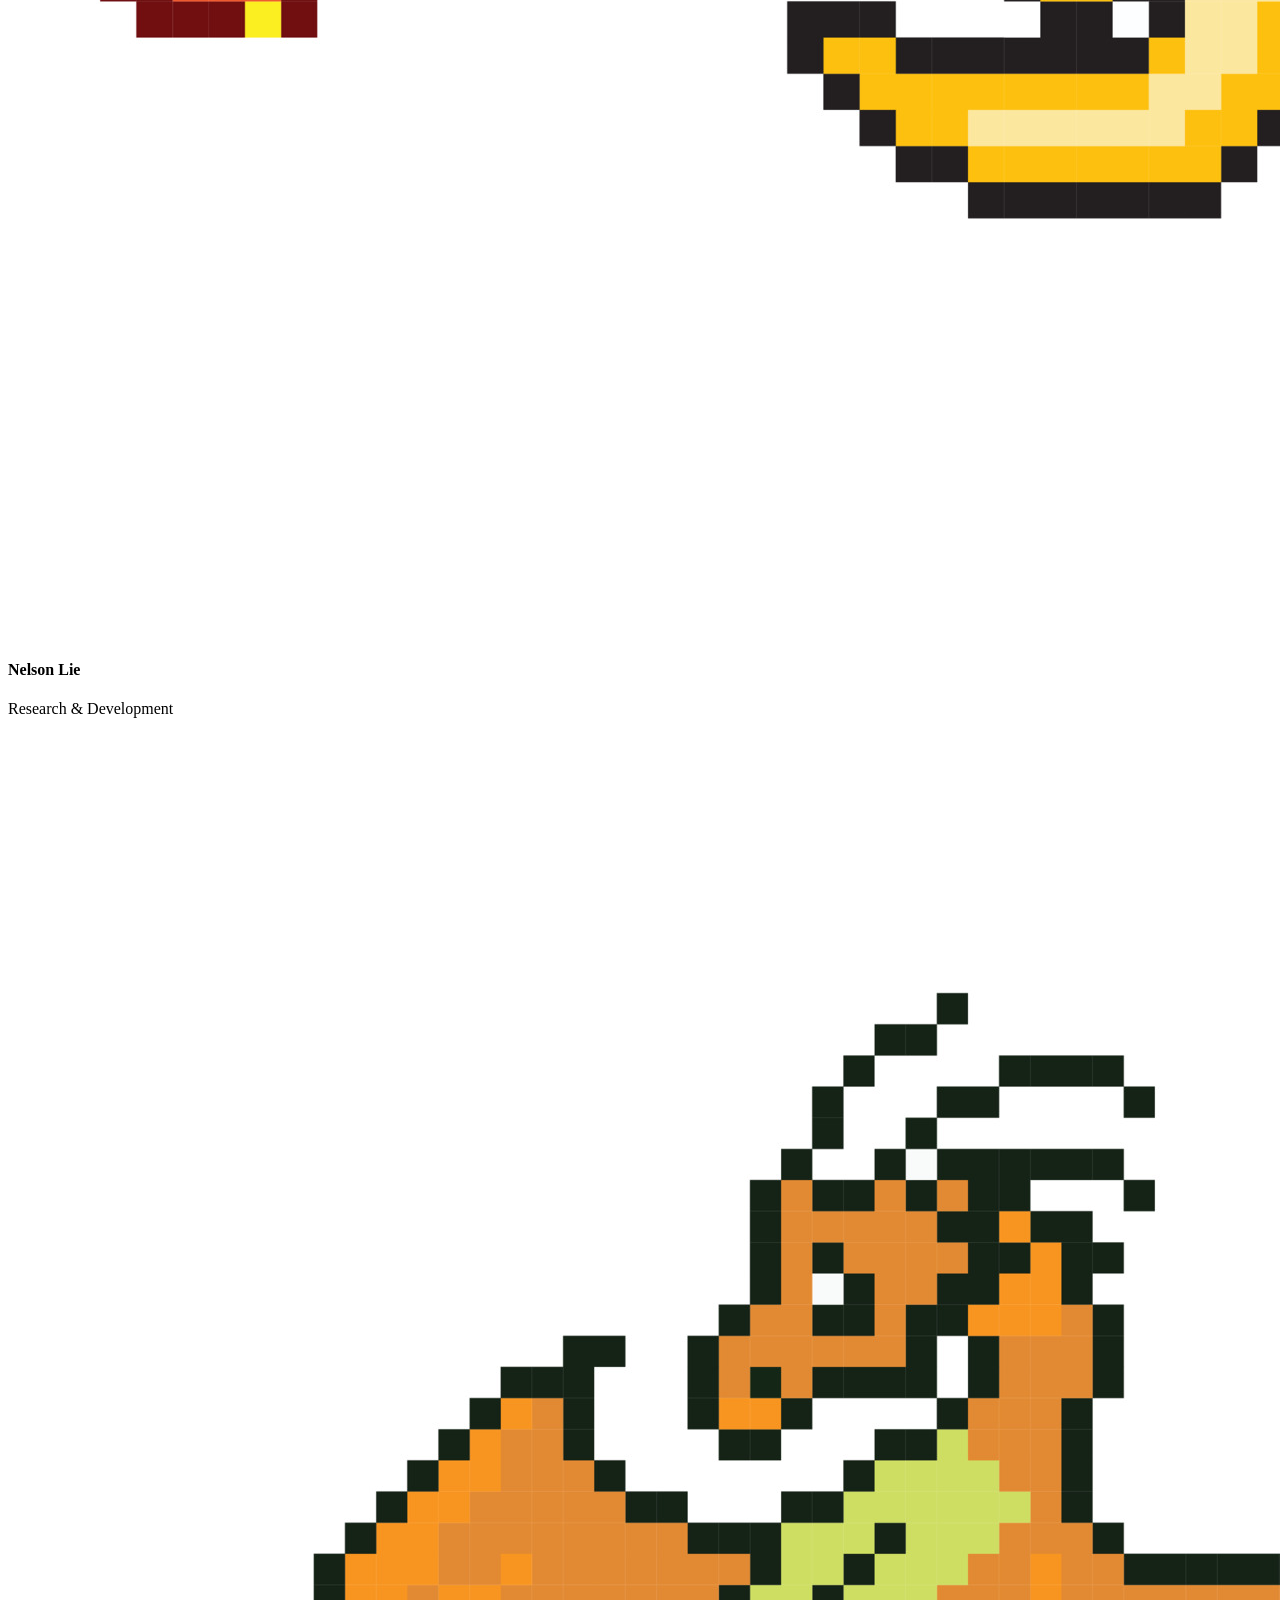
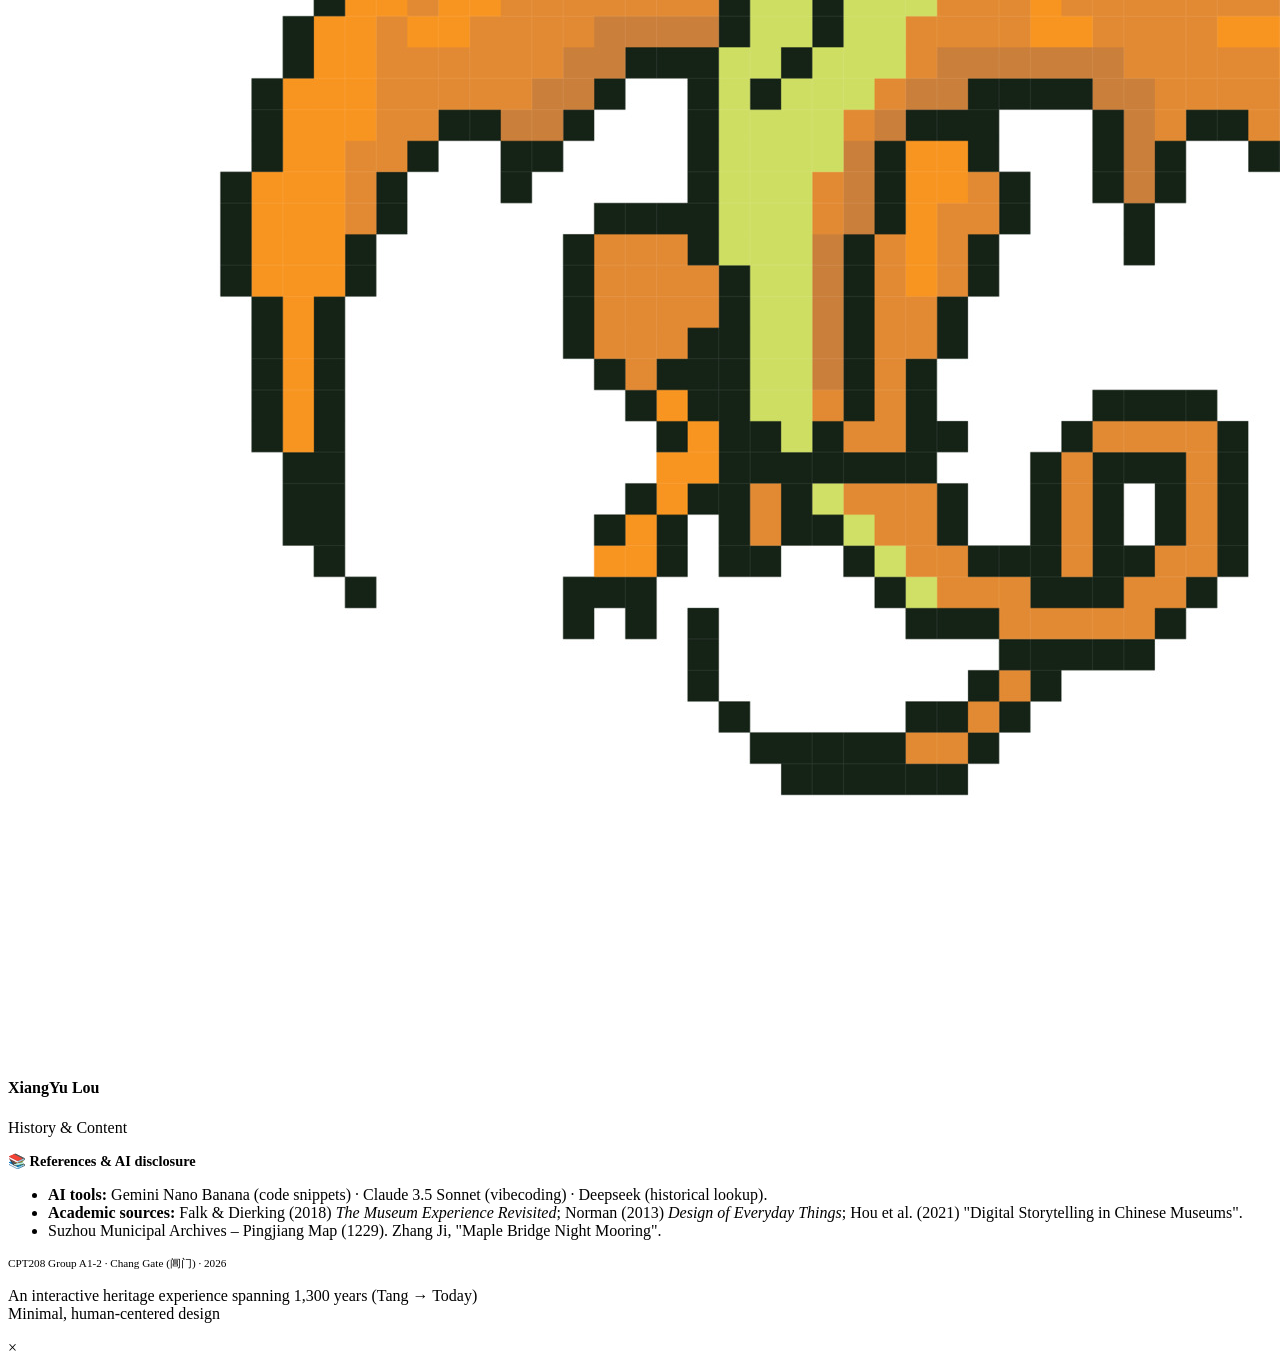
==== commit 0b46496c: "Update and rename potfolio.html to index.html" ====
--- a/index.html
+++ b/index.html
@@ -1,321 +1,161 @@
 <!DOCTYPE html>
 <html lang="en">
 <head>
-    <meta charset="UTF-8">
-    <meta name="viewport" content="width=device-width, initial-scale=1.0">
-    <title>Chronogate · Chang Gate Interactive Experience</title>
-    <link rel="stylesheet" href="style.css">
+  <meta charset="UTF-8">
+  <meta name="viewport" content="width=device-width, initial-scale=1.0">
+  <title>Chronogate · Chang Gate Portfolio</title>
+  <link rel="stylesheet" href="style.css">
 </head>
 <body>
+<div class="container">
+  
+  <div class="site-header">
+    <h1>Chronogate</h1>
+    <div class="subhead">Chang Gate · Suzhou · A Time-Travel Web Experience</div>
+  </div>
 
-<header>
-    <h1>Chronogate</h1>
-    <p>Enhancing the Chang Gate Experience · Suzhou, China</p>
-</header>
+  <section>
+    <div class="motivation-box">
+      <h2>Why this project?</h2>
+      <p><strong>Chang Gate (阊门)</strong> has stood in Suzhou for over 2,200 years. It witnessed the rise and fall of dynasties, but most visitors walk past without feeling that depth.</p>
+      <p>Museum plaques and Wikipedia are static. Audio guides are passive. How do you make 2,000 years of history <em>felt</em> in seconds?</p>
+      <div class="highlight">
+        <strong>Our answer →</strong> A web app that turns time into a swipe. Six eras, one slider, and a visual sepia fade from past to present.
+      </div>
+      <p style="margin-bottom:0;">No existing heritage tool lets you drag a timeline from Tang Dynasty to 2024 and watch the world lose its sepia. Chronogate fills that gap.</p>
+    </div>
+  </section>
 
-<main>
+  <section>
+    <h2>User journey</h2>
+    <div class="timeline-horizontal">
+      <div class="timeline-step"><div class="step-num">01</div><div class="step-title">Scan QR</div><div class="step-desc">Open on phone – no download</div></div>
+      <div class="timeline-step"><div class="step-num">02</div><div class="step-title">Tang Dynasty</div><div class="step-desc">First era: silk‑trade hub, sepia 0.8</div></div>
+      <div class="timeline-step"><div class="step-num">03</div><div class="step-title">Swipe →</div><div class="step-desc">Move through Song, Ming, Qing</div></div>
+      <div class="timeline-step"><div class="step-num">04</div><div class="step-title">Drag timeline</div><div class="step-desc">Jump to Republic or today</div></div>
+      <div class="timeline-step"><div class="step-num">05</div><div class="step-title">Present day</div><div class="step-desc">Full color – time connection made</div></div>
+    </div>
+  </section>
 
-    <section class="motivation-section">
-        <div class="motivation-content">
-            <h2>Why This Project?</h2>
-            <p><strong>Chang Gate (阊门) has stood in Suzhou for over 2,200 years.</strong> From the Han Dynasty through today, it has witnessed wars, dynasties, and the transformation of an ancient city into a modern metropolis.</p>
-            
-            <p>But most people walk past it without knowing what they've seen. Museum plaques are dense. Wikipedia is overwhelming. Audio guides are passive.</p>
-            
-            <div class="motivation-highlight">
-                <strong>So, we asked ourselves:</strong> How do you show 2,000 years of history in a way that actually makes someone <em>feel</em> it?
-            </div>
-            
-            <p><strong>Our answer:</strong> A web app that turns time into a swipe. Seven eras. Seven images. One slider. A visual cue that you're traveling into the past.</p>
-            
-            <p><strong>The gap we're filling:</strong> No existing heritage app lets you drag a timeline from 200 BCE to 2024 and watch history fade from sepia to color. That's what Chronogate does.</p>
+  <section>
+    <h2>Prototype in action</h2>
+    <p class="click-hint">📸 Click on any image to zoom</p>
+    <div class="demo-grid">
+      <div class="demo-card">
+        <div class="demo-img" data-full="IMG_3645.png">
+          <img src="IMG_3645.png" alt="Ming Dynasty main view">
         </div>
-    </section>
+        <h4>Chang Gate · Ming Dynasty</h4>
+        <p>Clean interface, era strip, swipe hint. The timeline slider lies below the photo.</p>
+      </div>
+      <div class="demo-card">
+        <div class="demo-img" data-full="IMG_3646.png">
+          <img src="IMG_3646.png" alt="Historical context panel">
+        </div>
+        <h4>Historical context</h4>
+        <p>Tap “i” to see citations from Ming Shilu, poetry, and primary sources.</p>
+      </div>
+    </div>
+  </section>
 
-    <section class="journey-section">
-        <h2>User Journey Map</h2>
-        <p style="text-align: center; max-width: 700px; margin: 0 auto 2rem;">How a student experiences Chang Gate through Chronogate</p>
-        
-        <div class="journey-container">
-            <div class="journey-step">
-                <div class="step-number">1</div>
-                <div class="step-content">
-                    <div class="step-title">📱 Scan QR Code</div>
-                    <div class="step-desc">Student sees QR code on classroom handout or museum poster. Scans with phone camera — no app download needed. Loading screen appears in 2 seconds.</div>
-                </div>
-            </div>
+  <section>
+    <h2>What makes it different</h2>
+    <div class="feature-mini-grid">
+      <div class="feature-mini"><span class="feature-emoji">🎚️</span> Timeline slider<br>↔️ 1,300 years</div>
+      <div class="feature-mini"><span class="feature-emoji">🎨</span> Sepia = distance<br>past → color now</div>
+      <div class="feature-mini"><span class="feature-emoji">📜</span> Poetry & archives<br>Zhang Ji, Ming Shilu</div>
+      <div class="feature-mini"><span class="feature-emoji">👆</span> Swipe gesture<br>feels like flipping time</div>
+      <div class="feature-mini"><span class="feature-emoji">📱</span> No app store<br>scan, play, share</div>
+      <div class="feature-mini"><span class="feature-emoji">🏛️</span> 6 living eras<br>Tang → Today</div>
+    </div>
+  </section>
 
-            <div class="journey-step">
-                <div class="step-number">2</div>
-                <div class="step-content">
-                    <div class="step-title">🏛️ Han Dynasty (200 BCE)</div>
-                    <div class="step-desc">Deep sepia image appears. Student reads short caption about the gate's origins. Taps the "i" button to learn more.</div>
-                </div>
-            </div>
+  <section>
+    <h2>Who it serves</h2>
+    <div class="persona-grid">
+      <div class="persona-card"><h3>Alex · 28, engineer</h3><p>Loves interactive reconstructions. Wants to dissect the sepia metaphor and timeline logic.</p></div>
+      <div class="persona-card"><h3>Miller family</h3><p>Weekend travellers. Kids swipe eras; parents tap for historical notes – no arguments.</p></div>
+      <div class="persona-card"><h3>Ms. Chen · teacher</h3><p>Needs a 5‑minute visual dynastic timeline. QR code → class discussion starts.</p></div>
+    </div>
+  </section>
 
-            <div class="journey-step">
-                <div class="step-number">3</div>
-                <div class="step-content">
-                    <div class="step-title">👆 Swipe to Travel</div>
-                    <div class="step-desc">Student swipes right → Tang Dynasty appears. Sepia lightens. Reads a famous poem from the Tang era in the info panel.</div>
-                </div>
-            </div>
+  <div class="tech-row">
+    <span class="tech-item">HTML5</span> <span>·</span>
+    <span class="tech-item">CSS3</span> <span>·</span>
+    <span class="tech-item">JavaScript (Vanilla)</span> <span>·</span>
+    <span class="tech-item">JSON</span> <span>·</span>
+    <span class="tech-item">GitHub Pages</span> <span>·</span>
+    <span class="tech-item">Claude.ai</span>
+  </div>
 
-            <div class="journey-step">
-                <div class="step-number">4</div>
-                <div class="step-content">
-                    <div class="step-title">🎚️ Drag Timeline</div>
-                    <div class="step-desc">Student discovers the timeline slider. Drags directly to Qing Dynasty — sees an actual 1880s photograph of Chang Gate.</div>
-                </div>
-            </div>
+  <div class="qr-block">
+    <img src="qr-code.png" alt="QR code to Chronogate">
+    <p style="margin-top: 0.5rem; font-size:0.85rem;">📲 Scan to time‑travel</p>
+    <div class="url-link">https://raymondharli.github.io/Grand-Vision-Canal/</div>
+  </div>
 
-            <div class="journey-step">
-                <div class="step-number">5</div>
-                <div class="step-content">
-                    <div class="step-title">📸 Present Day</div>
-                    <div class="step-desc">Reaches modern era — full color image. Now they understand: this gate has seen 22 centuries of change.</div>
-                </div>
-            </div>
+  <section>
+    <h2>Team</h2>
+    <div class="team-grid">
+      <div class="team-card"><img src="images/raymond.jpg" alt="Raymond"><h4>Raymond Harlie</h4><p>UX & Development</p></div>
+      <div class="team-card"><img src="images/nelson.jpg" alt="Nelson"><h4>Nelson Lie</h4><p>Research & Development</p></div>
+      <div class="team-card"><img src="images/xiangyu.jpg" alt="XiangYu"><h4>XiangYu Lou</h4><p>History & Content</p></div>
+    </div>
+  </section>
 
-            <div class="journey-step">
-                <div class="step-number">6</div>
-                <div class="step-content">
-                    <div class="step-title">💬 Share & Discuss</div>
-                    <div class="step-desc">Student screenshots their favorite era. Shares with classmates. Teacher uses it to start classroom discussion.</div>
-                </div>
-            </div>
-        </div>
+  <div class="ref-list">
+    <h3 style="font-size:0.9rem; margin-bottom:0.5rem;">📚 References & AI disclosure</h3>
+    <ul>
+      <li><strong>AI tools:</strong> Gemini Nano Banana (code snippets) · Claude 3.5 Sonnet (vibecoding) · Deepseek (historical lookup).</li>
+      <li><strong>Academic sources:</strong> Falk & Dierking (2018) <em>The Museum Experience Revisited</em>; Norman (2013) <em>Design of Everyday Things</em>; Hou et al. (2021) "Digital Storytelling in Chinese Museums".</li>
+      <li>Suzhou Municipal Archives – Pingjiang Map (1229). Zhang Ji, "Maple Bridge Night Mooring".</li>
+    </ul>
+    <p style="font-size:0.7rem; margin-top:0.8rem;">CPT208 Group A1-2 · Chang Gate (阊门) · 2026</p>
+  </div>
 
-        <div class="journey-flow">
-            <div class="flow-item">📱 Scan QR</div>
-            <div class="flow-arrow">→</div>
-            <div class="flow-item">🏛️ Explore Era</div>
-            <div class="flow-arrow">→</div>
-            <div class="flow-item">👆 Swipe</div>
-            <div class="flow-arrow">→</div>
-            <div class="flow-item">🎚️ Drag Timeline</div>
-            <div class="flow-arrow">→</div>
-            <div class="flow-item">📸 Connect</div>
-            <div class="flow-arrow">→</div>
-            <div class="flow-item">💬 Share</div>
-        </div>
-    </section>
+  <footer>
+    <p>An interactive heritage experience spanning 1,300 years (Tang → Today)<br>Minimal, human‑centered design</p>
+  </footer>
+</div>
 
-    <section class="demo-section">
-        <h2>Demo & Prototype</h2>
-        <p style="text-align: center;">Actual screenshots from the Chronogate web app</p>
-        
-        <div class="demo-grid">
-            <div class="demo-card">
-                <div class="demo-img">
-                    <img src="IMG_3645.png" alt="Chronogate main screen showing Ming Dynasty" onerror="this.innerHTML='<div class=demo-img-placeholder>📱 Chang Gate Main Screen<br>Ming Dynasty view</div>'">
-                </div>
-                <h4>Chang Gate · Main View</h4>
-                <p>The Ming Dynasty era screen showing the gate's grand fortification upgrades. Clean typography, swipe navigation, and era indicator.</p>
-            </div>
+<!-- Lightbox Modal -->
+<div id="lightbox" class="lightbox">
+  <span class="close-lightbox">&times;</span>
+  <img class="lightbox-content" id="lightbox-img">
+</div>
 
-            
-            <div class="demo-card">
-                <div class="demo-img">
-                    <img src="IMG_3646.png" alt="Historical context panel showing Ming Dynasty information" onerror="this.innerHTML='<div class=demo-img-placeholder>📜 Historical Context<br>Ming Dynasty details</div>'">
-                </div>
-                <h4>Historical Context Panel</h4>
-                <p>Tapping the "i" button reveals detailed historical information with citations from Ming Shilu (明實錄) and Suzhou Gazetteer.</p>
-            </div>
+<script>
+  // Get all demo images (the <img> inside .demo-img)
+  const demoImages = document.querySelectorAll('.demo-img img');
+  const lightbox = document.getElementById('lightbox');
+  const lightboxImg = document.getElementById('lightbox-img');
+  const closeBtn = document.querySelector('.close-lightbox');
 
-            
-            <div class="demo-card">
-                <div class="demo-img">
-                    <div class="demo-img-placeholder" style="background: #1a2a3a;">
-                        🎚️ Timeline Slider<br>
-                        Drag from Han → Present<br>
-                        Sepia fades as time advances
-                    </div>
-                </div>
-                <h4>Timeline Navigation</h4>
-                <p>Drag the handle or tap anywhere on the track to jump between 7 historical eras — from Han Dynasty to present day.</p>
-            </div>
+  demoImages.forEach(img => {
+    img.addEventListener('click', (e) => {
+      e.stopPropagation();
+      lightbox.style.display = 'flex';
+      lightboxImg.src = img.src;
+    });
+  });
 
-          
-            <div class="demo-card">
-                <div class="demo-img">
-                    <div class="demo-img-placeholder" style="background: #2c3e50;">
-                        👆 Swipe to Travel<br>
-                        Left/Right gestures<br>
-                        Seamless era transitions
-                    </div>
-                </div>
-                <h4>Swipe Navigation</h4>
-                <p>Intuitive swipe gestures let users "flip through time" like a photo album. Works on both mobile and desktop.</p>
-            </div>
-        </div>
-    </section>
+  // Close when clicking on the close button or outside the image
+  closeBtn.addEventListener('click', () => {
+    lightbox.style.display = 'none';
+  });
 
-    <section>
-        <h2>Key Features</h2>
-        <div class="feature-grid">
-            <div class="feature-item">
-                <div class="feature-icon">🎚️</div>
-                <div class="feature-title">Timeline Slider</div>
-                <p>Drag through 2,200 years of history instantly</p>
-            </div>
-            <div class="feature-item">
-                <div class="feature-icon">👆</div>
-                <div class="feature-title">Swipe Gestures</div>
-                <p>Intuitive touch navigation on any device</p>
-            </div>
-            <div class="feature-item">
-                <div class="feature-icon">🎨</div>
-                <div class="feature-title">Sepia-as-Time</div>
-                <p>Visual metaphor: deeper sepia = farther past</p>
-            </div>
-            <div class="feature-item">
-                <div class="feature-icon">📜</div>
-                <div class="feature-title">Historical Context</div>
-                <p>Citations, poetry, and primary sources</p>
-            </div>
-            <div class="feature-item">
-                <div class="feature-icon">📱</div>
-                <div class="feature-title">No Download</div>
-                <p>Works in any browser via QR code</p>
-            </div>
-            <div class="feature-item">
-                <div class="feature-icon">🌐</div>
-                <div class="feature-title">7 Eras</div>
-                <p>Han → Tang → Song → Ming → Qing → Republic → Today</p>
-            </div>
-        </div>
-    </section>
+  lightbox.addEventListener('click', (e) => {
+    if (e.target === lightbox) {
+      lightbox.style.display = 'none';
+    }
+  });
 
-    <section class="intro-section">
-        <h2>About Chronogate</h2>
-        <p>Chronogate is designed to revolutionize how visitors interact with the historic Chang Gate. By bridging cutting-edge technology with cultural heritage, Chronogate provides an immersive, easy-to-navigate, and deeply informative experience — from tech enthusiasts exploring architecture to students learning Chinese history.</p>
-    </section>
-
-    <section class="personas-section">
-        <h2>User Personas</h2>
-        <div class="card-container">
-            <div class="card">
-                <h3>Alex · Tech-Savvy Explorer</h3>
-                <p><strong>Age:</strong> 28 · Software Engineer</p>
-                <p><strong>Goals:</strong> Wants to explore intricate architectural details through interactive features and understand the technical execution of historical reconstructions.</p>
-                <p><strong>Pain point solved:</strong> Chronogate's timeline slider and sepia metaphor give Alex a satisfying "time-travel" mechanic to analyze.</p>
-            </div>
-
-            <div class="card">
-                <h3>The Miller Family · Casual Travelers</h3>
-                <p><strong>Profile:</strong> Family of four on weekend vacation</p>
-                <p><strong>Goals:</strong> Want to enjoy Chang Gate without being overwhelmed by dense plaques. Kids can swipe independently; parents tap for deeper context.</p>
-                <p><strong>Pain point solved:</strong> Everyone learns at their own pace — no one gets bored or frustrated.</p>
-            </div>
-
-            <div class="card">
-                <h3>Ms. Chen · History Teacher</h3>
-                <p><strong>Age:</strong> 45 · Middle School Teacher in Suzhou</p>
-                <p><strong>Goals:</strong> Needs a classroom-friendly tool that shows dynastic change without overwhelming students with text.</p>
-                <p><strong>Pain point solved:</strong> One QR code lets her whole class explore 2,200 years in 5 minutes. Visual timeline sparks discussion.</p>
-            </div>
-        </div>
-    </section>
-
-    
-    <section class="tech-section">
-        <h2>Built With</h2>
-        <div class="tech-badges">
-            <span class="tech-badge">HTML5</span>
-            <span class="tech-badge">CSS3</span>
-            <span class="tech-badge">JavaScript (Vanilla)</span>
-            <span class="tech-badge">JSON</span>
-            <span class="tech-badge">GitHub Pages</span>
-            <span class="tech-badge">Claude.ai</span>
-        </div>
-        <p style="margin-top: 1.5rem;">Lightweight, accessible, and works on any device with a browser — no app store required.</p>
-    </section>
-
-    <section class="qr-section">
-        <h2>Experience Chronogate</h2>
-        <p>Scan the QR code to try the interactive time-travel experience</p>
-       <div class="qr-placeholder">
-    <img src="qr-code.png" alt="QR Code to Chronogate app" style="width: 120px; height: 120px;">
-    <br>
-    <span style="font-size: 12px;">Scan to experience Chronogate</span>
-</div>
-        <p style="margin-top: 1rem; font-size: 0.85rem;">Or visit: <strong>https://raymondharli.github.io/Grand-Vision-Canal/</strong> </p>
-    </section>
-
-<section class="references-section">
-    <h2>References</h2>
-    
-    <div class="references-grid">
-        <div class="ref-card">
-            <h3>🤖 AI Disclosure</h3>
-            <p><strong>AI-generated content used in this project:</strong>
-            </p>
-            <ul>
-                <li>[1] Gemini Nano Banana, version 3.1, accessed on 2026-04-24, available
-                        at [https://gemini.google.com](https://gemini.google.com/). Used for generating code snippets and debug logics.
-                    </li>
-                <li>[2] Claude.ai (Anthropic), version 3.5 Sonnet, accessed on 2026-04-28, available
-                        at [https://claude.ai](https://claude.ai/). Used for vibecoding and debugging / verifying codes.
-                    </li>
-                <li>[3] Deepseek, version 3.2, accessed on 2026-04-28, available at (https://deepseek.com/).
-                        Used for looking up and researching historical information and references.
-                    </li>
-            </ul>
-        </div>
-    </div>
-</section>
-
-    <section class="developers-section">
-    <div class="section-header">
-        <p class="small-label">Behind The Experience</p>
-        <h2>The Keepers of Time</h2>
-        <p class="section-desc">
-            A team of designers, developers, and storytellers bringing Chang Gate's history to life.
-        </p>
-    </div>
-
-    <div class="team-grid">
-
-        <div class="team-card">
-            <div class="card-glow"></div>
-            <img src="images/raymond.jpg" alt="Raymond Harlie">
-            <div class="card-content">
-                <span class="role-tag">UX & Development</span>
-                <h3>Raymond Harlie</h3>
-                <p>Built and designed the interaction flow of the experience.</p>
-            </div>
-        </div>
-
-        <div class="team-card">
-            <div class="card-glow"></div>
-            <img src="images/nelson.jpg" alt="Nelson Lie">
-            <div class="card-content">
-                <span class="role-tag">Research & Development</span>
-                <h3>Nelson Lie</h3>
-                <p>Handled historical research and technical implementation.</p>
-            </div>
-        </div>
-
-        <div class="team-card">
-            <div class="card-glow"></div>
-            <img src="images/xiangyu.jpg" alt="XiangYu Lou">
-            <div class="card-content">
-                <span class="role-tag">History & Content</span>
-                <h3>XiangYu Lou</h3>
-                <p>Curated historical narratives and archival references.</p>
-            </div>
-        </div>
-
-    </div>
-</section>
-
-</main>
-
-<footer>
-    <p>&copy; CPT208 Group A1-2 · Chang Gate (阊门) · Suzhou, China</p>
-    <p style="font-size: 0.8rem; margin-top: 0.5rem;">An interactive heritage experience spanning 2,200 years</p>
-</footer>
-
+  // Close with Escape key
+  document.addEventListener('keydown', (e) => {
+    if (e.key === 'Escape' && lightbox.style.display === 'flex') {
+      lightbox.style.display = 'none';
+    }
+  });
+</script>
 </body>
 </html>
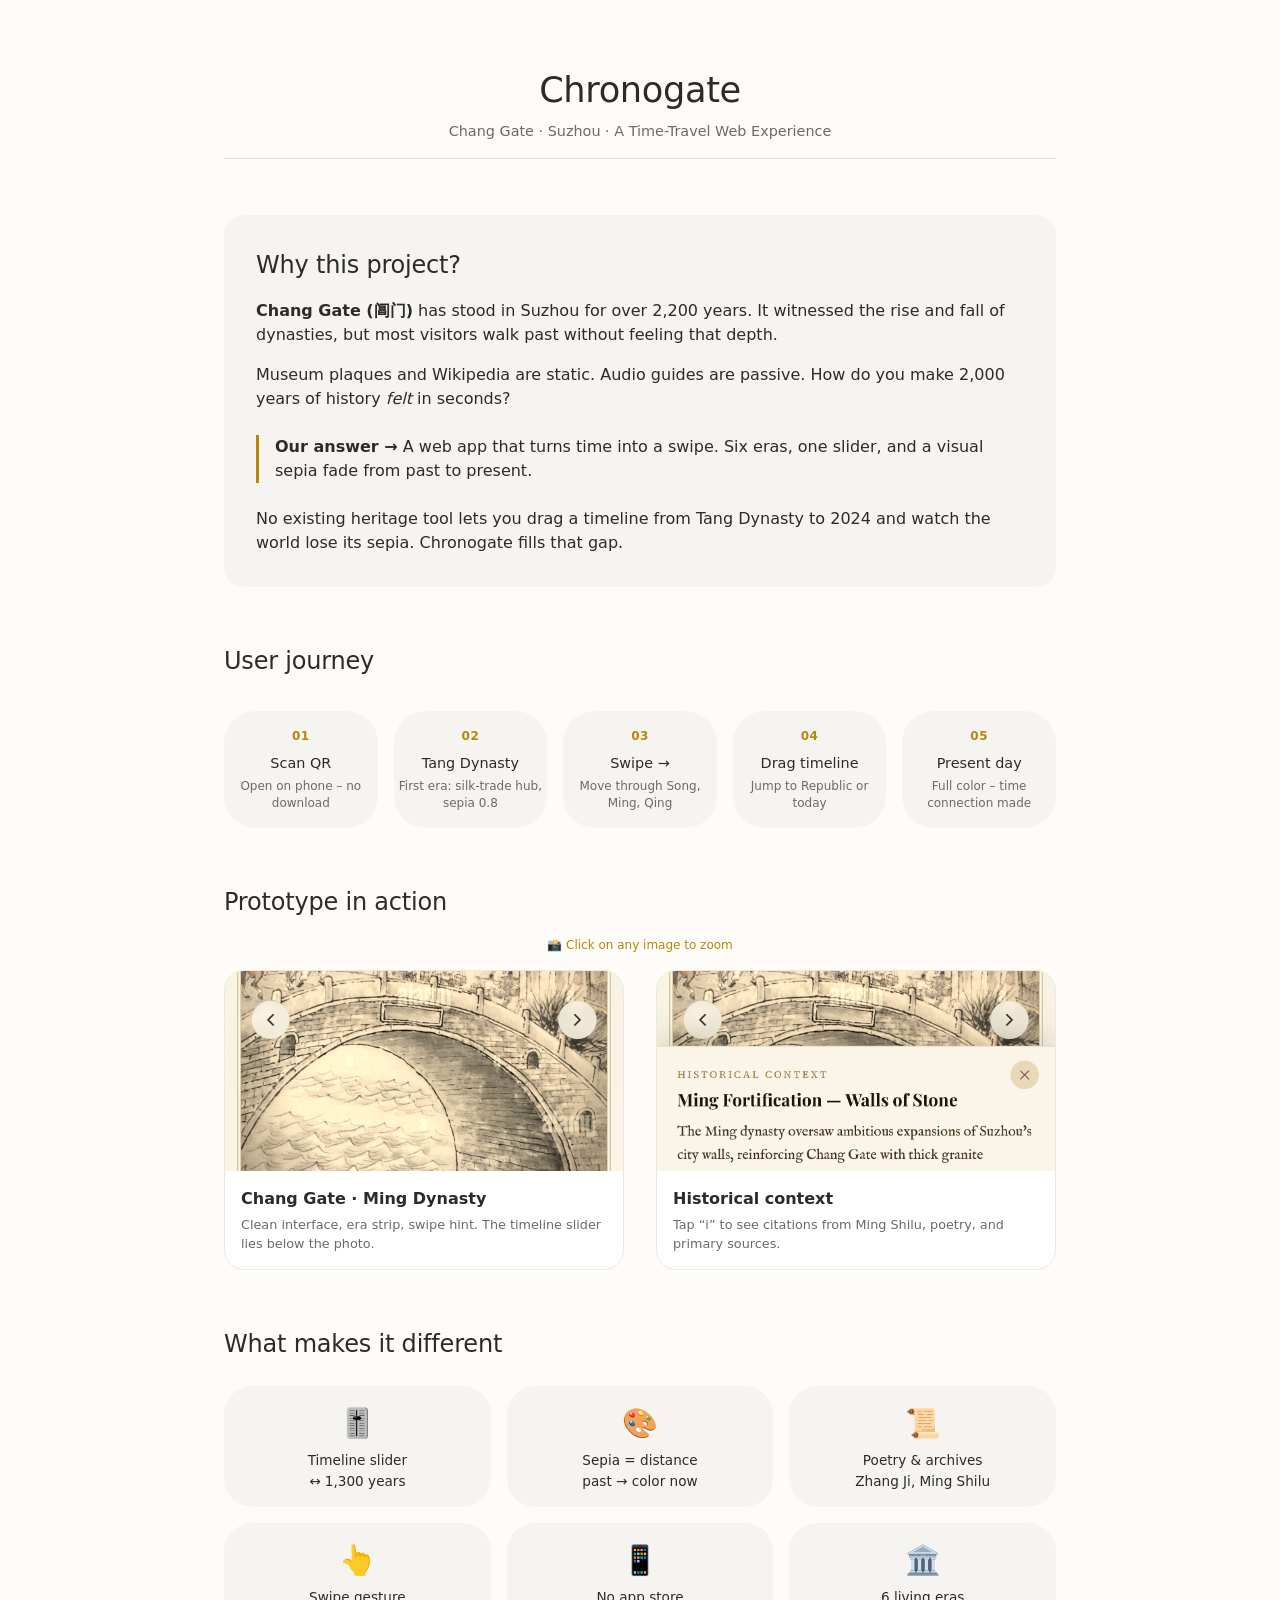
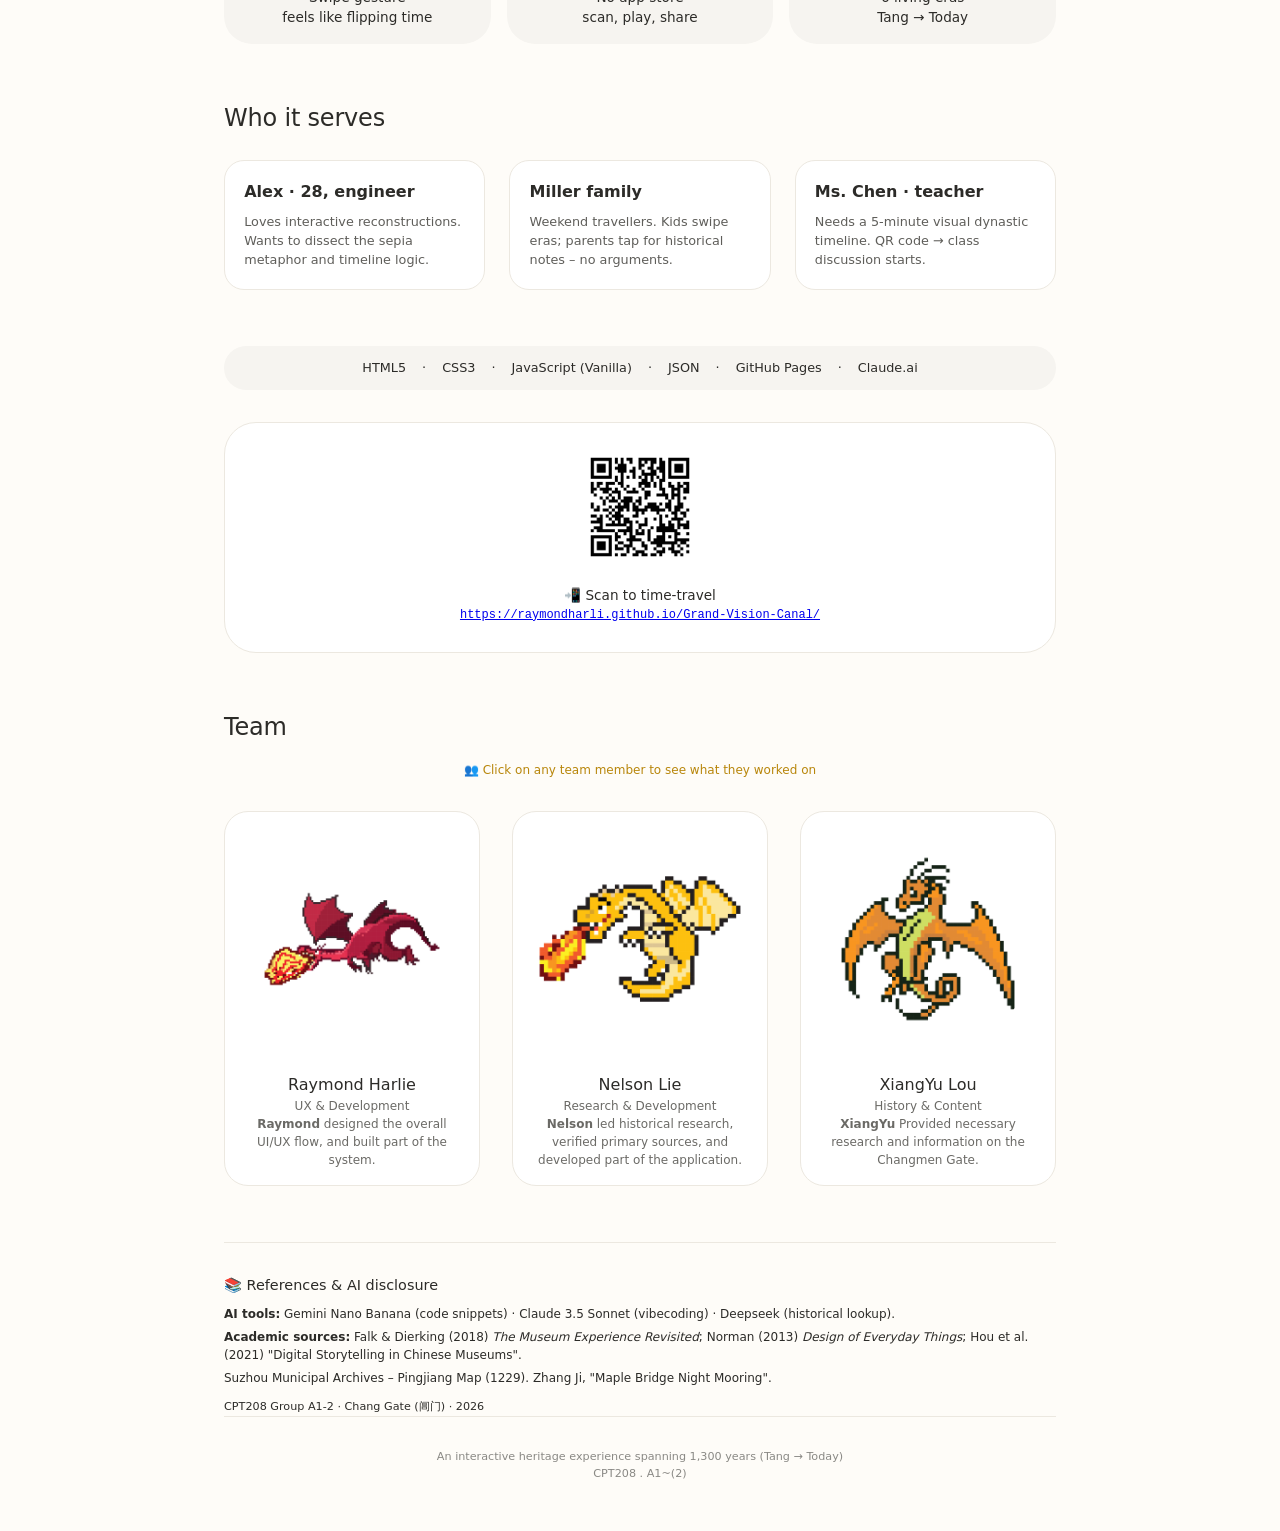
==== commit 66eda6fd: "Update index.html" ====
--- a/index.html
+++ b/index.html
@@ -91,15 +91,58 @@
   <div class="qr-block">
     <img src="qr-code.png" alt="QR code to Chronogate">
     <p style="margin-top: 0.5rem; font-size:0.85rem;">📲 Scan to time‑travel</p>
-    <div class="url-link">https://raymondharli.github.io/Grand-Vision-Canal/</div>
+    <div class="url-link">
+      <a href="https://raymondharli.github.io/Grand-Vision-Canal/" target="_blank" rel="noopener noreferrer">
+        https://raymondharli.github.io/Grand-Vision-Canal/
+      </a>
+    </div>
   </div>
 
   <section>
     <h2>Team</h2>
+    <p class="click-hint" style="margin-bottom:1rem;">👥 Click on any team member to see what they worked on</p>
     <div class="team-grid">
-      <div class="team-card"><img src="images/raymond.jpg" alt="Raymond"><h4>Raymond Harlie</h4><p>UX & Development</p></div>
-      <div class="team-card"><img src="images/nelson.jpg" alt="Nelson"><h4>Nelson Lie</h4><p>Research & Development</p></div>
-      <div class="team-card"><img src="images/xiangyu.jpg" alt="XiangYu"><h4>XiangYu Lou</h4><p>History & Content</p></div>
+      <!-- Raymond card (flippable) -->
+      <div class="team-card flip-card" onclick="this.classList.toggle('flipped')">
+        <div class="flip-inner">
+          <div class="flip-front">
+            <img src="images/raymond.jpg" alt="Raymond Harlie">
+            <h4>Raymond Harlie</h4>
+            <p>UX & Development</p>
+          </div>
+          <div class="flip-back">
+            <p><strong>Raymond</strong> designed the overall UI/UX flow, and built part of the system.</p>
+          </div>
+        </div>
+      </div>
+
+      <!-- Nelson card -->
+      <div class="team-card flip-card" onclick="this.classList.toggle('flipped')">
+        <div class="flip-inner">
+          <div class="flip-front">
+            <img src="images/nelson.jpg" alt="Nelson Lie">
+            <h4>Nelson Lie</h4>
+            <p>Research & Development</p>
+          </div>
+          <div class="flip-back">
+            <p><strong>Nelson</strong> led historical research, verified primary sources, and developed part of the application.</p>
+          </div>
+        </div>
+      </div>
+
+      <!-- XiangYu card -->
+      <div class="team-card flip-card" onclick="this.classList.toggle('flipped')">
+        <div class="flip-inner">
+          <div class="flip-front">
+            <img src="images/xiangyu.jpg" alt="XiangYu Lou">
+            <h4>XiangYu Lou</h4>
+            <p>History & Content</p>
+          </div>
+          <div class="flip-back">
+            <p><strong>XiangYu</strong> Provided necessary research and information on the Changmen Gate.</p>
+          </div>
+        </div>
+      </div>
     </div>
   </section>
 
@@ -114,7 +157,7 @@
   </div>
 
   <footer>
-    <p>An interactive heritage experience spanning 1,300 years (Tang → Today)<br>Minimal, human‑centered design</p>
+    <p>An interactive heritage experience spanning 1,300 years (Tang → Today)<br>CPT208 . A1~(2)</p>
   </footer>
 </div>
 
@@ -125,7 +168,7 @@
 </div>
 
 <script>
-  // Get all demo images (the <img> inside .demo-img)
+  // ---- Lightbox for demo images ----
   const demoImages = document.querySelectorAll('.demo-img img');
   const lightbox = document.getElementById('lightbox');
   const lightboxImg = document.getElementById('lightbox-img');
@@ -139,7 +182,6 @@
     });
   });
 
-  // Close when clicking on the close button or outside the image
   closeBtn.addEventListener('click', () => {
     lightbox.style.display = 'none';
   });
@@ -150,12 +192,12 @@
     }
   });
 
-  // Close with Escape key
   document.addEventListener('keydown', (e) => {
     if (e.key === 'Escape' && lightbox.style.display === 'flex') {
       lightbox.style.display = 'none';
     }
   });
+
 </script>
 </body>
 </html>
--- a/style.css
+++ b/style.css
@@ -0,0 +1,366 @@
+* {
+  margin: 0;
+  padding: 0;
+  box-sizing: border-box;
+}
+
+body {
+  background: #fefcf8;
+  font-family: system-ui, -apple-system, 'Segoe UI', Roboto, Helvetica, sans-serif;
+  color: #2c2b28;
+  line-height: 1.5;
+}
+
+.container {
+  max-width: 880px;
+  margin: 0 auto;
+  padding: 2rem 1.5rem;
+}
+
+h1 {
+  font-size: 2.2rem;
+  font-weight: 500;
+  letter-spacing: -0.01em;
+}
+
+h2 {
+  font-size: 1.5rem;
+  font-weight: 500;
+  margin-bottom: 1rem;
+  letter-spacing: -0.2px;
+}
+
+h3 {
+  font-size: 1.1rem;
+  font-weight: 500;
+  margin-bottom: 0.25rem;
+}
+
+.subhead {
+  color: #6b6a66;
+  font-size: 0.9rem;
+  margin-top: 0.25rem;
+}
+
+.site-header {
+  text-align: center;
+  padding: 2rem 0 1rem;
+  border-bottom: 1px solid #e6e3dc;
+}
+
+section {
+  margin: 3.5rem 0;
+}
+
+.motivation-box {
+  background: #f6f4f0;
+  padding: 2rem;
+  border-radius: 20px;
+}
+
+.motivation-box p {
+  margin-bottom: 1rem;
+  font-size: 1rem;
+  color: #2c2b28;
+}
+
+.highlight {
+  border-left: 3px solid #b8860b;
+  padding-left: 1rem;
+  font-style: normal;
+  margin: 1.5rem 0;
+  font-weight: 450;
+}
+
+.timeline-horizontal {
+  display: flex;
+  justify-content: space-between;
+  flex-wrap: wrap;
+  gap: 1rem;
+  margin: 2rem 0 1rem;
+}
+
+.timeline-step {
+  flex: 1;
+  min-width: 100px;
+  text-align: center;
+  padding: 1rem 0.25rem;
+  background: #f6f4f0;
+  border-radius: 32px;
+}
+
+.step-num {
+  font-weight: 600;
+  font-size: 0.75rem;
+  color: #b8860b;
+  letter-spacing: 0.5px;
+}
+
+.step-title {
+  font-weight: 500;
+  margin: 0.5rem 0 0.2rem;
+  font-size: 0.9rem;
+}
+
+.step-desc {
+  font-size: 0.75rem;
+  color: #6b6a66;
+  line-height: 1.4;
+}
+
+.demo-grid {
+  display: grid;
+  grid-template-columns: repeat(auto-fit, minmax(280px, 1fr));
+  gap: 2rem;
+  margin-top: 1rem;
+}
+
+.demo-card {
+  background: white;
+  border: 1px solid #ece8e0;
+  border-radius: 20px;
+  overflow: hidden;
+  transition: 0.2s;
+}
+
+.demo-card:hover {
+  transform: translateY(-3px);
+  border-color: #d4cdc0;
+}
+
+.demo-img {
+  width: 100%;
+  height: 200px;
+  background: #f0ede8;
+  display: flex;
+  align-items: center;
+  justify-content: center;
+  cursor: pointer;
+  transition: opacity 0.2s;
+}
+
+.demo-img:hover {
+  opacity: 0.95;
+}
+
+.demo-img img {
+  width: 100%;
+  height: 100%;
+  object-fit: cover;
+}
+
+.demo-card h4 {
+  padding: 1rem 1rem 0.25rem;
+  font-size: 1rem;
+}
+
+.demo-card p {
+  padding: 0 1rem 1rem;
+  font-size: 0.8rem;
+  color: #6b6a66;
+}
+
+.click-hint {
+  font-size: 0.75rem;
+  color: #b8860b;
+  text-align: center;
+  margin-bottom: 1rem;
+}
+
+.feature-mini-grid {
+  display: grid;
+  grid-template-columns: repeat(3, 1fr);
+  gap: 1rem;
+  margin: 1.5rem 0;
+}
+
+.feature-mini {
+  text-align: center;
+  padding: 1rem;
+  background: #f6f4f0;
+  border-radius: 28px;
+  font-size: 0.85rem;
+}
+
+.feature-emoji {
+  font-size: 1.8rem;
+  display: block;
+  margin-bottom: 0.3rem;
+}
+
+
+.persona-grid {
+  display: grid;
+  grid-template-columns: repeat(auto-fit, minmax(240px, 1fr));
+  gap: 1.5rem;
+  margin: 1.5rem 0;
+}
+
+.persona-card {
+  background: #ffffff;
+  border: 1px solid #ece8e0;
+  border-radius: 20px;
+  padding: 1.2rem;
+}
+
+.persona-card h3 {
+  font-size: 1rem;
+  font-weight: 600;
+}
+
+.persona-card p {
+  font-size: 0.8rem;
+  color: #5f5e5a;
+  margin-top: 0.5rem;
+}
+
+.tech-row {
+  background: #f6f4f0;
+  border-radius: 48px;
+  padding: 0.8rem 1.2rem;
+  display: flex;
+  flex-wrap: wrap;
+  justify-content: center;
+  gap: 1rem;
+  font-size: 0.8rem;
+  margin: 1rem 0;
+}
+
+.tech-item {
+  color: #2c2b28;
+}
+
+.qr-block {
+  text-align: center;
+  background: #ffffff;
+  border: 1px solid #ece8e0;
+  border-radius: 32px;
+  padding: 1.8rem;
+  margin: 2rem 0;
+}
+
+.qr-block img {
+  width: 110px;
+  height: 110px;
+  margin-bottom: 0.5rem;
+}
+
+.url-link {
+  font-family: monospace;
+  font-size: 0.75rem;
+  word-break: break-all;
+  color: #b8860b;
+}
+
+.team-grid {
+  display: grid;
+  grid-template-columns: repeat(auto-fit, minmax(180px, 1fr));
+  gap: 2rem;
+  margin-top: 2rem;
+}
+
+.team-card {
+  text-align: center;
+  border: 1px solid #ece8e0;
+  border-radius: 24px;
+  padding: 1rem;
+  background: white;
+}
+
+.team-card img {
+  width: 100%;
+  aspect-ratio: 1 / 1;
+  object-fit: cover;
+  border-radius: 50%;
+  margin-bottom: 1rem;
+  background: #e6e3dc;
+}
+
+.team-card h4 {
+  font-size: 1rem;
+  font-weight: 500;
+}
+
+.team-card p {
+  font-size: 0.75rem;
+  color: #6b6a66;
+}
+
+.ref-list {
+  font-size: 0.75rem;
+  border-top: 1px solid #ece8e0;
+  padding-top: 2rem;
+  margin-top: 1rem;
+}
+
+.ref-list ul {
+  list-style: none;
+  padding-left: 0;
+}
+
+.ref-list li {
+  margin-bottom: 0.3rem;
+}
+
+.lightbox {
+  display: none;
+  position: fixed;
+  top: 0;
+  left: 0;
+  width: 100%;
+  height: 100%;
+  background: rgba(0, 0, 0, 0.9);
+  justify-content: center;
+  align-items: center;
+  z-index: 1000;
+  cursor: pointer;
+}
+
+.lightbox-content {
+  max-width: 90%;
+  max-height: 90%;
+  object-fit: contain;
+  border-radius: 8px;
+  box-shadow: 0 4px 20px rgba(0,0,0,0.3);
+}
+
+.close-lightbox {
+  position: absolute;
+  top: 20px;
+  right: 35px;
+  color: #f1f1f1;
+  font-size: 40px;
+  font-weight: bold;
+  cursor: pointer;
+  transition: 0.3s;
+  z-index: 1001;
+}
+
+.close-lightbox:hover {
+  color: #bbb;
+}
+
+footer {
+  border-top: 1px solid #ece8e0;
+  padding: 2rem 0 1rem;
+  text-align: center;
+  font-size: 0.7rem;
+  color: #8a8985;
+}
+
+@media (max-width: 680px) {
+  .container {
+    padding: 1rem;
+  }
+  .feature-mini-grid {
+    grid-template-columns: repeat(2, 1fr);
+  }
+  .timeline-horizontal {
+    flex-direction: column;
+  }
+  .close-lightbox {
+    top: 15px;
+    right: 20px;
+    font-size: 30px;
+  }
+}
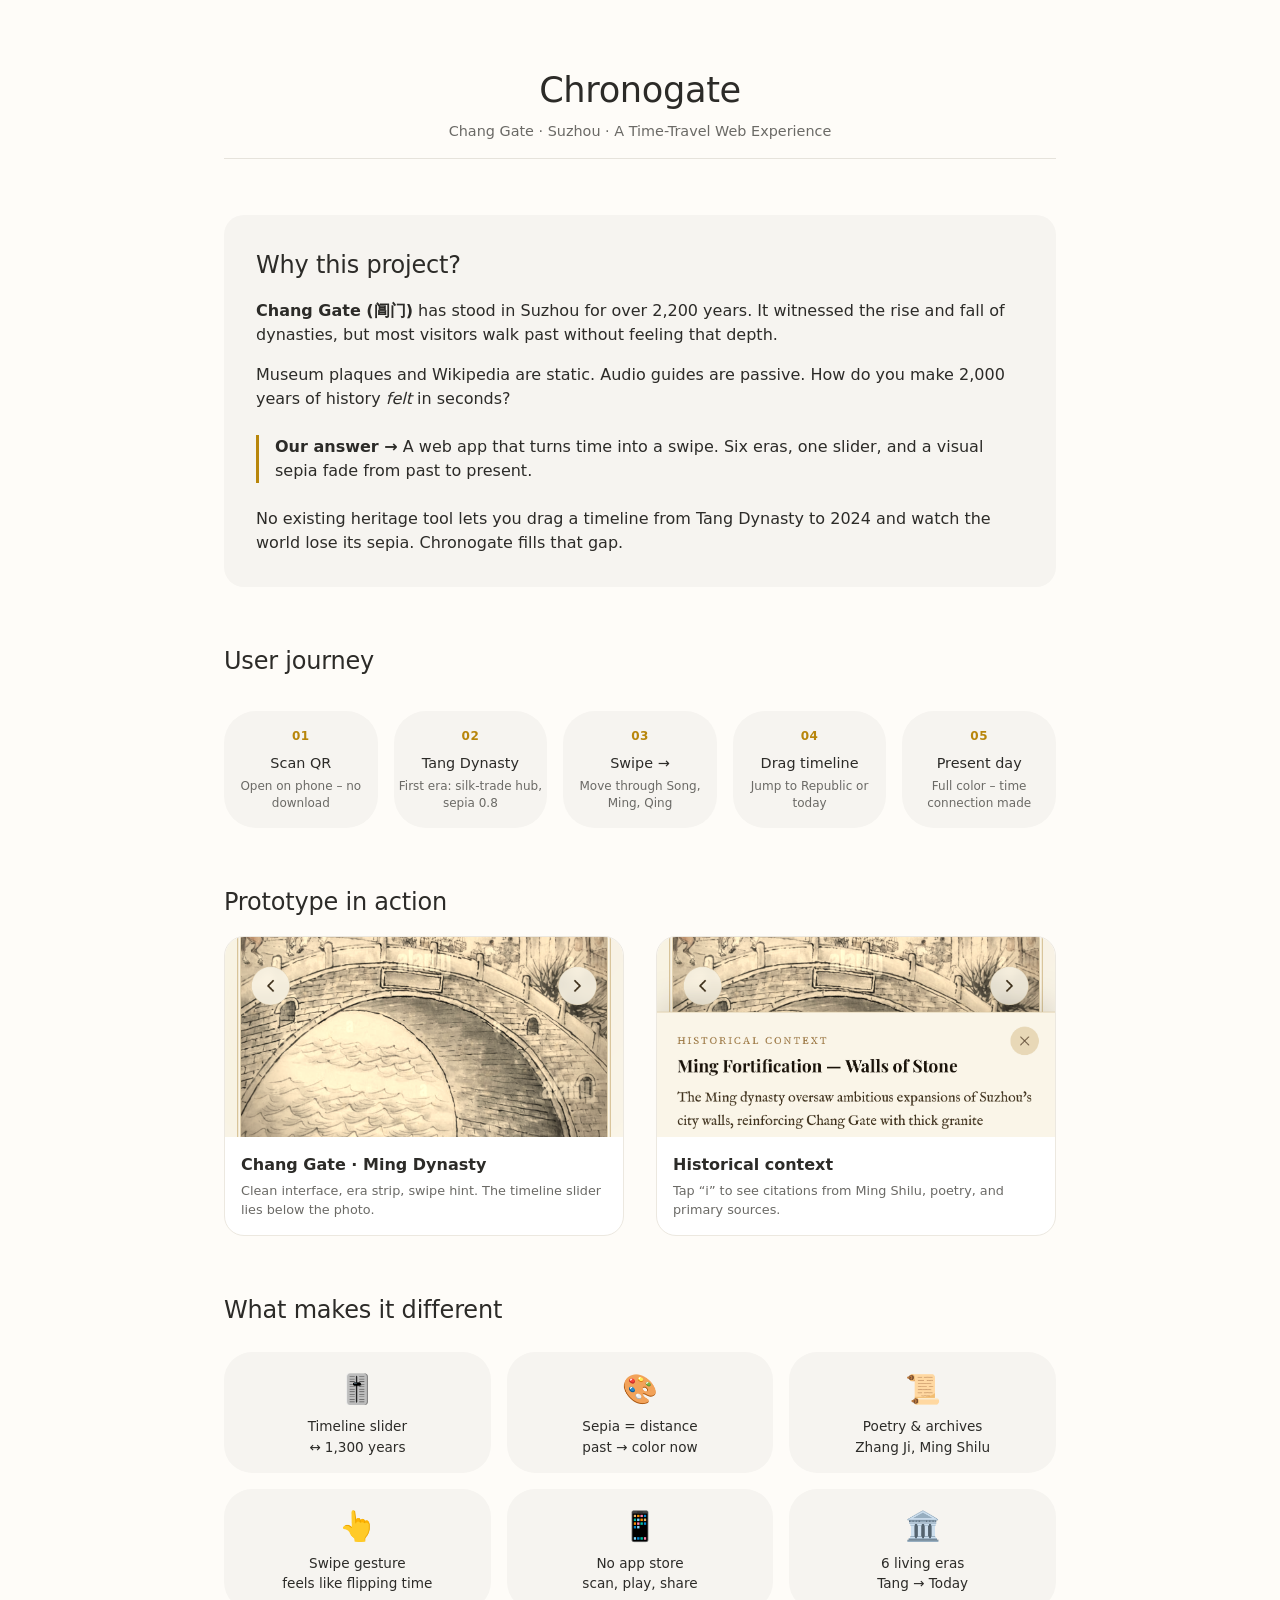
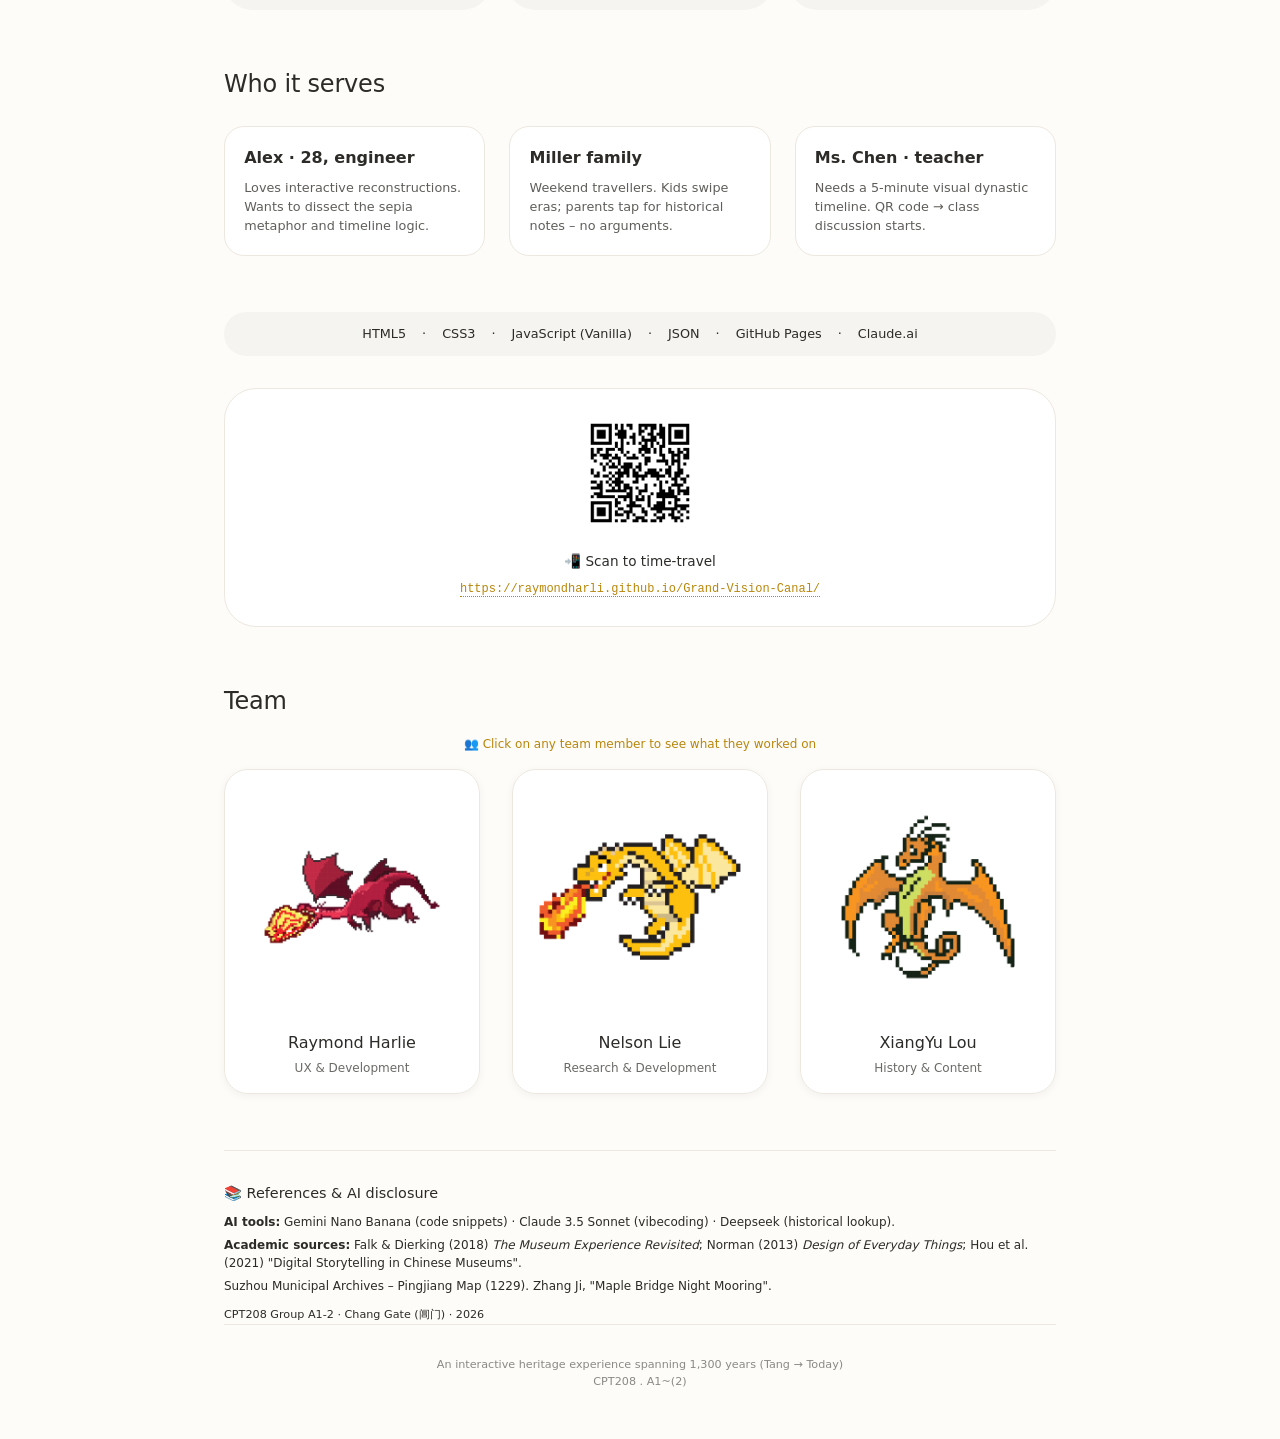
==== commit 9a7de478: "Update index.html" ====
--- a/index.html
+++ b/index.html
@@ -39,7 +39,7 @@
 
   <section>
     <h2>Prototype in action</h2>
-    <p class="click-hint">📸 Click on any image to zoom</p>
+    
     <div class="demo-grid">
       <div class="demo-card">
         <div class="demo-img" data-full="IMG_3645.png">
--- a/style.css
+++ b/style.css
@@ -187,7 +187,6 @@
   display: block;
   margin-bottom: 0.3rem;
 }
-
 
 .persona-grid {
   display: grid;
@@ -249,25 +248,78 @@
   font-family: monospace;
   font-size: 0.75rem;
   word-break: break-all;
+  margin-top: 0.5rem;
+}
+
+.url-link a {
   color: #b8860b;
+  text-decoration: none;
+  border-bottom: 1px dotted #b8860b;
+  transition: 0.2s;
+}
+
+.url-link a:hover {
+  color: #8b6508;
+  border-bottom-style: solid;
 }
 
 .team-grid {
   display: grid;
-  grid-template-columns: repeat(auto-fit, minmax(180px, 1fr));
+  grid-template-columns: repeat(auto-fit, minmax(240px, 1fr));
   gap: 2rem;
-  margin-top: 2rem;
-}
-
-.team-card {
-  text-align: center;
+  margin-top: 1rem;
+}
+
+.flip-card {
+  background-color: transparent;
+  perspective: 1000px;
+  cursor: pointer;
+  border: none;
+}
+
+.flip-inner {
+  position: relative;
+  width: 100%;
+  text-align: center;
+  transition: transform 0.6s;
+  transform-style: preserve-3d;
+  border-radius: 24px;
+  box-shadow: 0 2px 8px rgba(0,0,0,0.05);
+}
+
+.flip-card.flipped .flip-inner {
+  transform: rotateY(180deg);
+}
+
+.flip-front, .flip-back {
+  position: relative;
+  width: 100%;
+  backface-visibility: hidden;
+  border-radius: 24px;
+  background: white;
   border: 1px solid #ece8e0;
-  border-radius: 24px;
   padding: 1rem;
-  background: white;
-}
-
-.team-card img {
+  box-sizing: border-box;
+}
+
+.flip-front {
+  z-index: 2;
+}
+
+.flip-back {
+  position: absolute;
+  top: 0;
+  left: 0;
+  transform: rotateY(180deg);
+  height: 100%;
+  display: flex;
+  align-items: center;
+  justify-content: center;
+  flex-direction: column;
+  background: #fefcf8;
+}
+
+.flip-front img {
   width: 100%;
   aspect-ratio: 1 / 1;
   object-fit: cover;
@@ -276,14 +328,22 @@
   background: #e6e3dc;
 }
 
-.team-card h4 {
+.flip-front h4 {
   font-size: 1rem;
   font-weight: 500;
-}
-
-.team-card p {
+  margin-bottom: 0.25rem;
+}
+
+.flip-front p {
   font-size: 0.75rem;
   color: #6b6a66;
+}
+
+.flip-back p {
+  font-size: 0.85rem;
+  line-height: 1.5;
+  padding: 0.5rem;
+  color: #2c2b28;
 }
 
 .ref-list {
@@ -363,4 +423,10 @@
     right: 20px;
     font-size: 30px;
   }
-}
+  .team-grid {
+    gap: 1rem;
+  }
+  .flip-back p {
+    font-size: 0.75rem;
+  }
+}
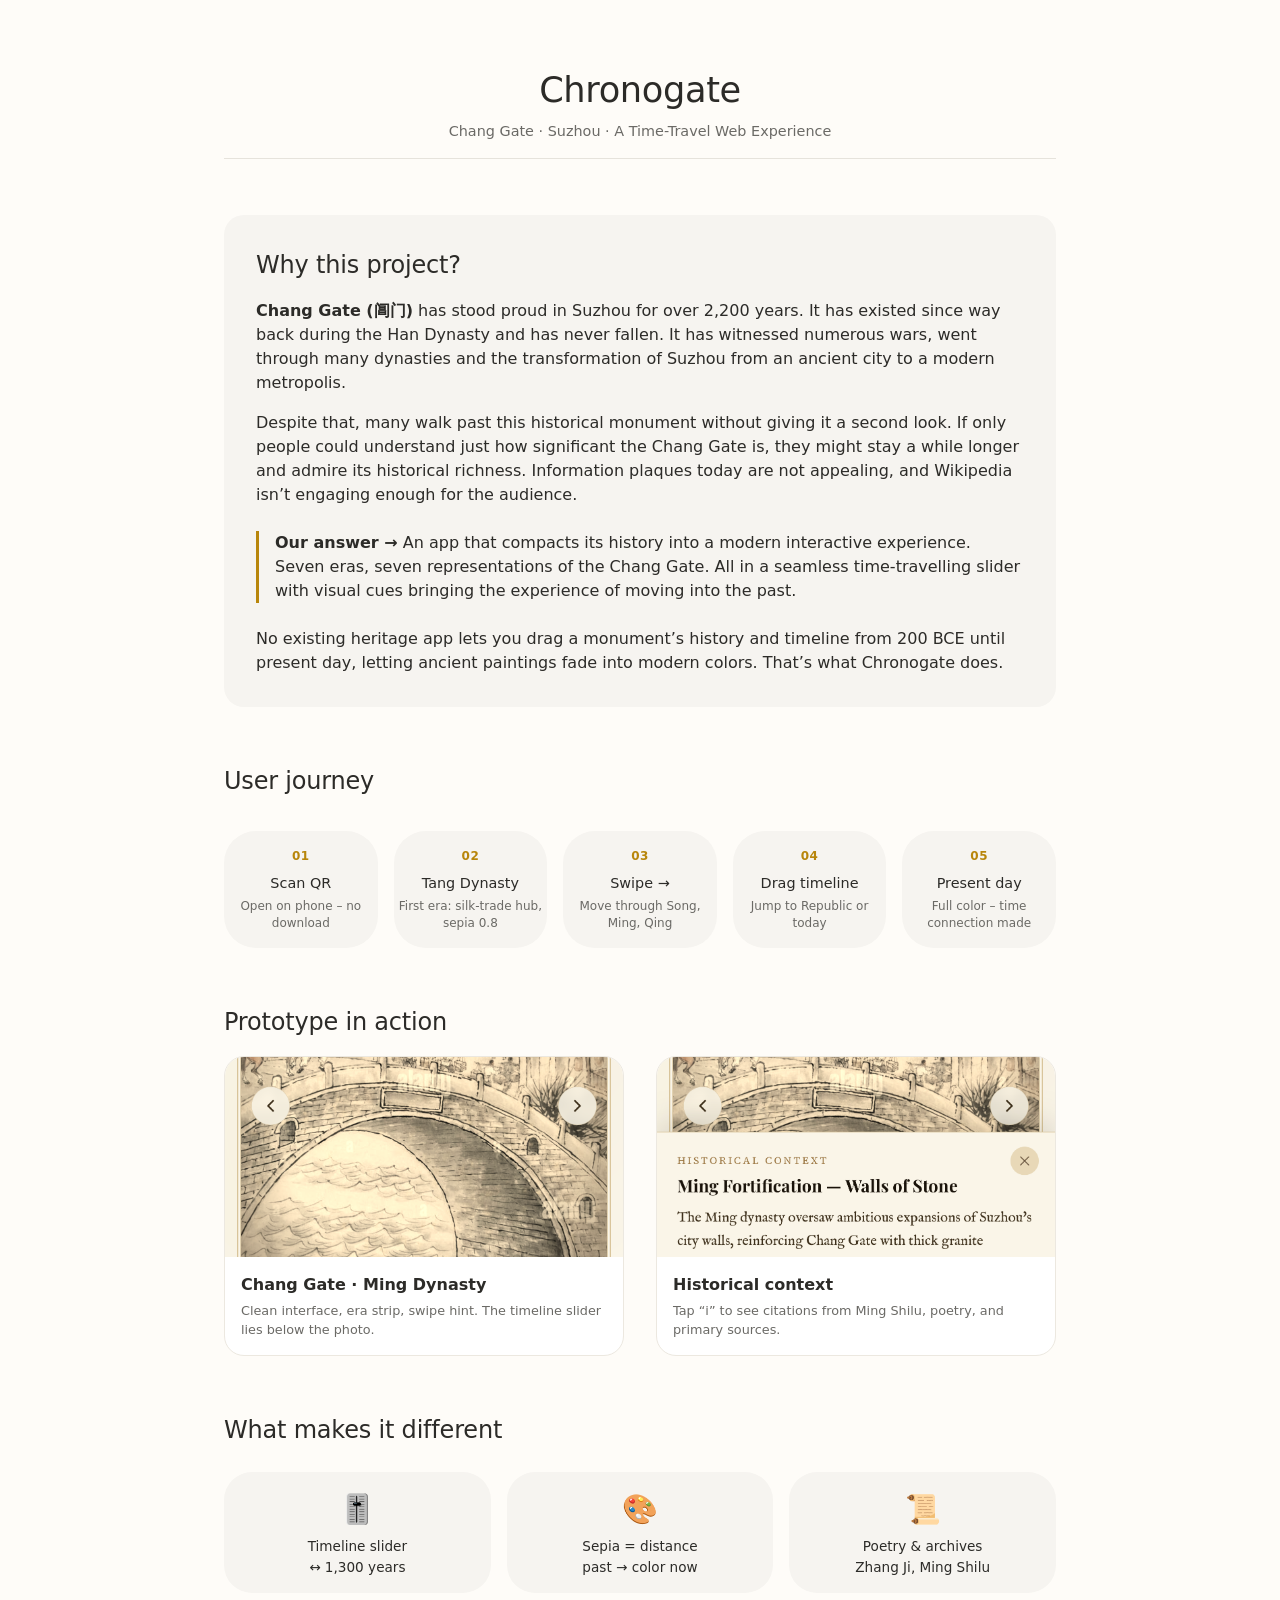
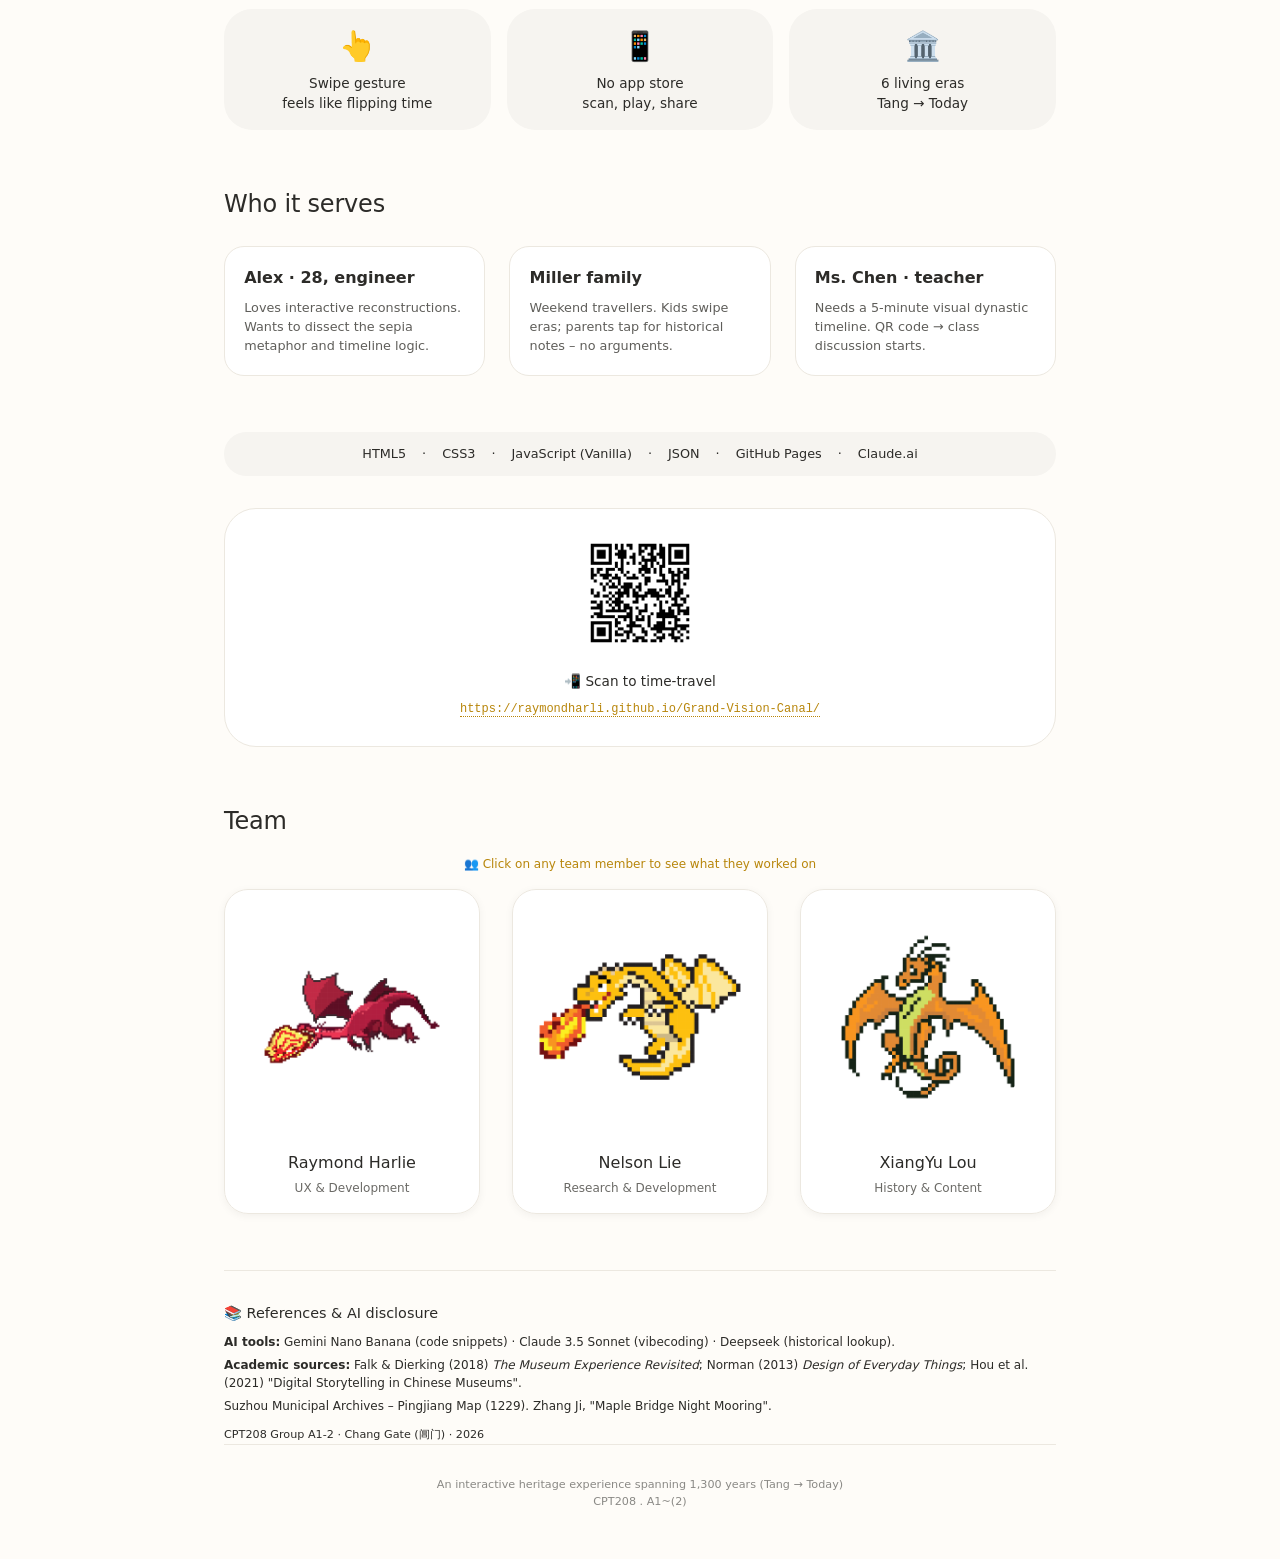
==== commit 4c3f98c9: "Update index.html" ====
--- a/index.html
+++ b/index.html
@@ -17,12 +17,17 @@
   <section>
     <div class="motivation-box">
       <h2>Why this project?</h2>
-      <p><strong>Chang Gate (阊门)</strong> has stood in Suzhou for over 2,200 years. It witnessed the rise and fall of dynasties, but most visitors walk past without feeling that depth.</p>
-      <p>Museum plaques and Wikipedia are static. Audio guides are passive. How do you make 2,000 years of history <em>felt</em> in seconds?</p>
+      <p><strong>Chang Gate (阊门)</strong> has stood proud in Suzhou for over 2,200 years. It has existed since way back during the Han Dynasty and has never fallen. 
+        It has witnessed numerous wars, went through many dynasties and the transformation of Suzhou from an ancient city to a modern metropolis.
+</p>
+      <p>Despite that, many walk past this historical monument without giving it a second look. If only people could understand just how significant the Chang Gate is, they might stay a while longer and admire its historical richness.
+        Information plaques today are not appealing, and Wikipedia isn’t engaging enough for the audience.</p>
       <div class="highlight">
-        <strong>Our answer →</strong> A web app that turns time into a swipe. Six eras, one slider, and a visual sepia fade from past to present.
-      </div>
-      <p style="margin-bottom:0;">No existing heritage tool lets you drag a timeline from Tang Dynasty to 2024 and watch the world lose its sepia. Chronogate fills that gap.</p>
+        <strong>Our answer →</strong> An app that compacts its history into a modern interactive experience. Seven eras, seven representations of the Chang Gate. 
+        All in a seamless time-travelling slider with visual cues bringing the experience of moving into the past.
+      </div>
+      <p style="margin-bottom:0;">No existing heritage app lets you drag a monument’s history and timeline from 200 BCE until present day, letting ancient paintings fade into modern colors. That’s what Chronogate does.
+</p>
     </div>
   </section>
 
